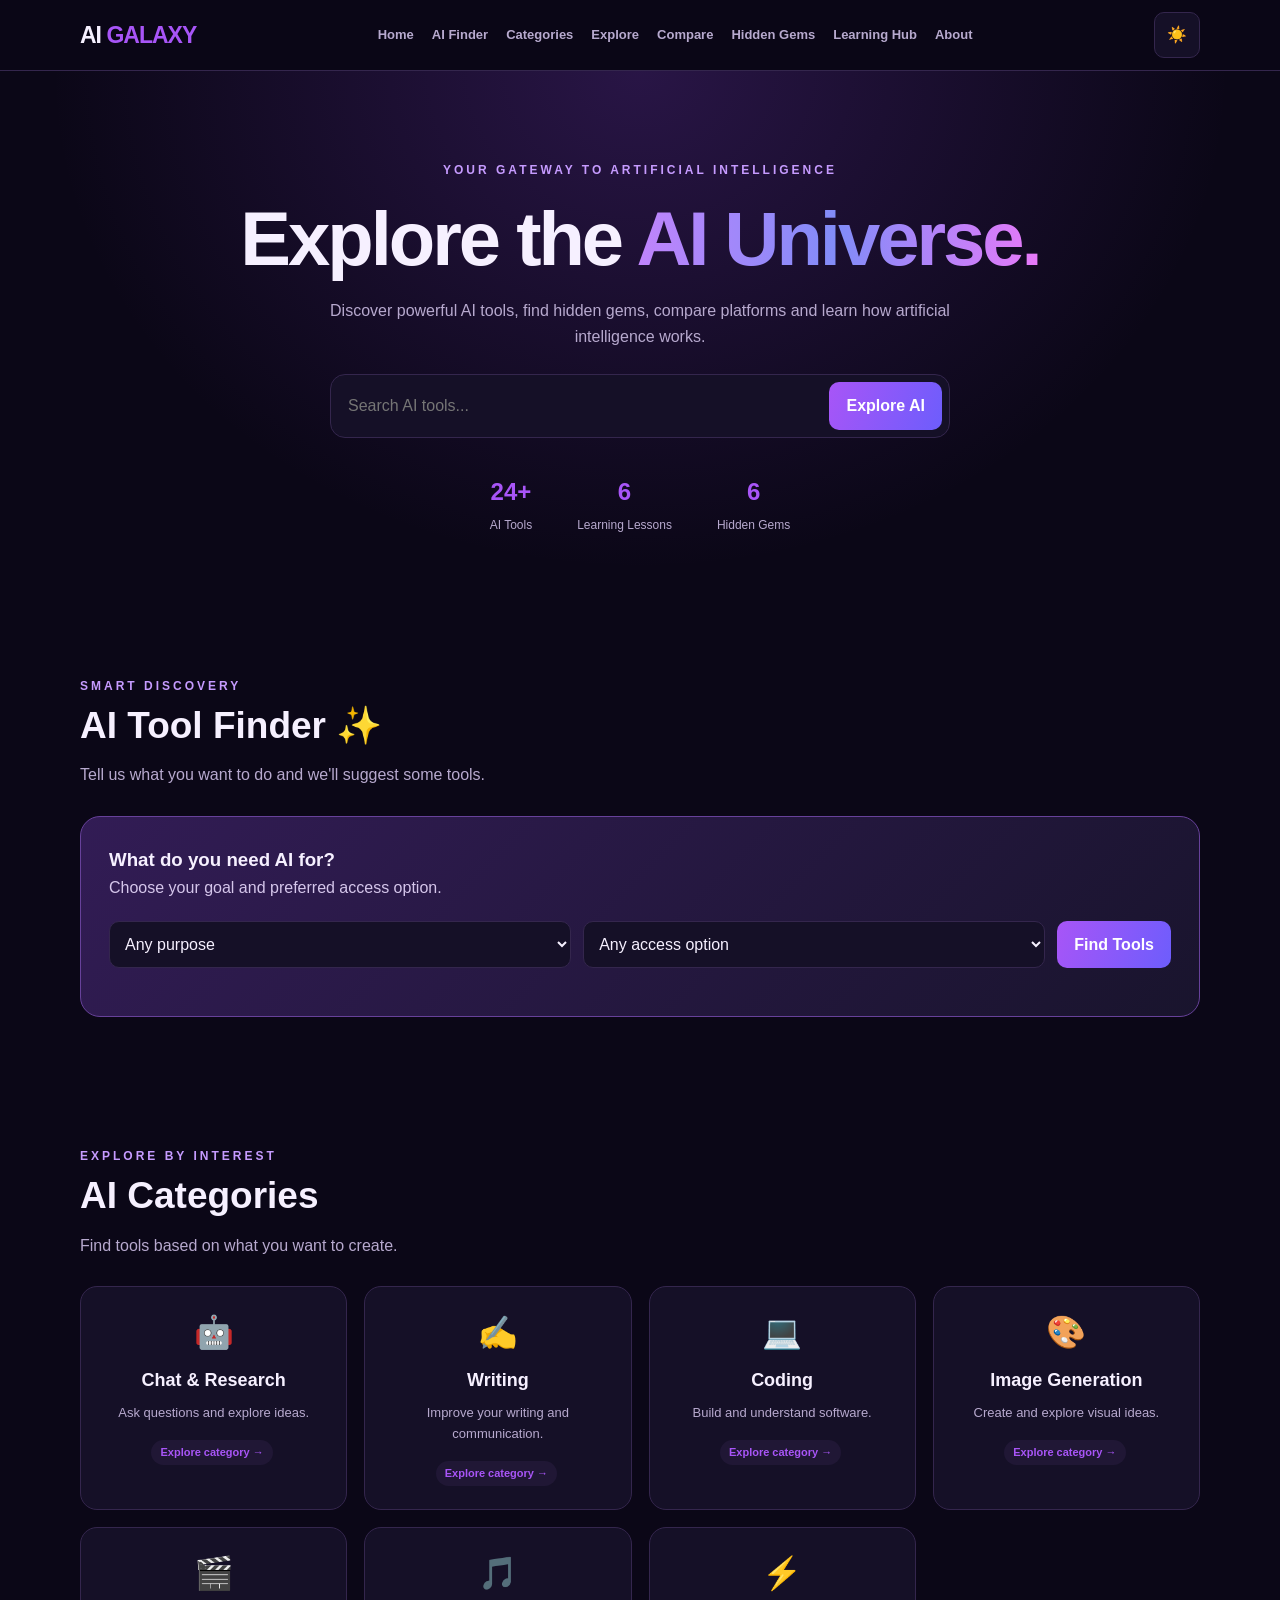
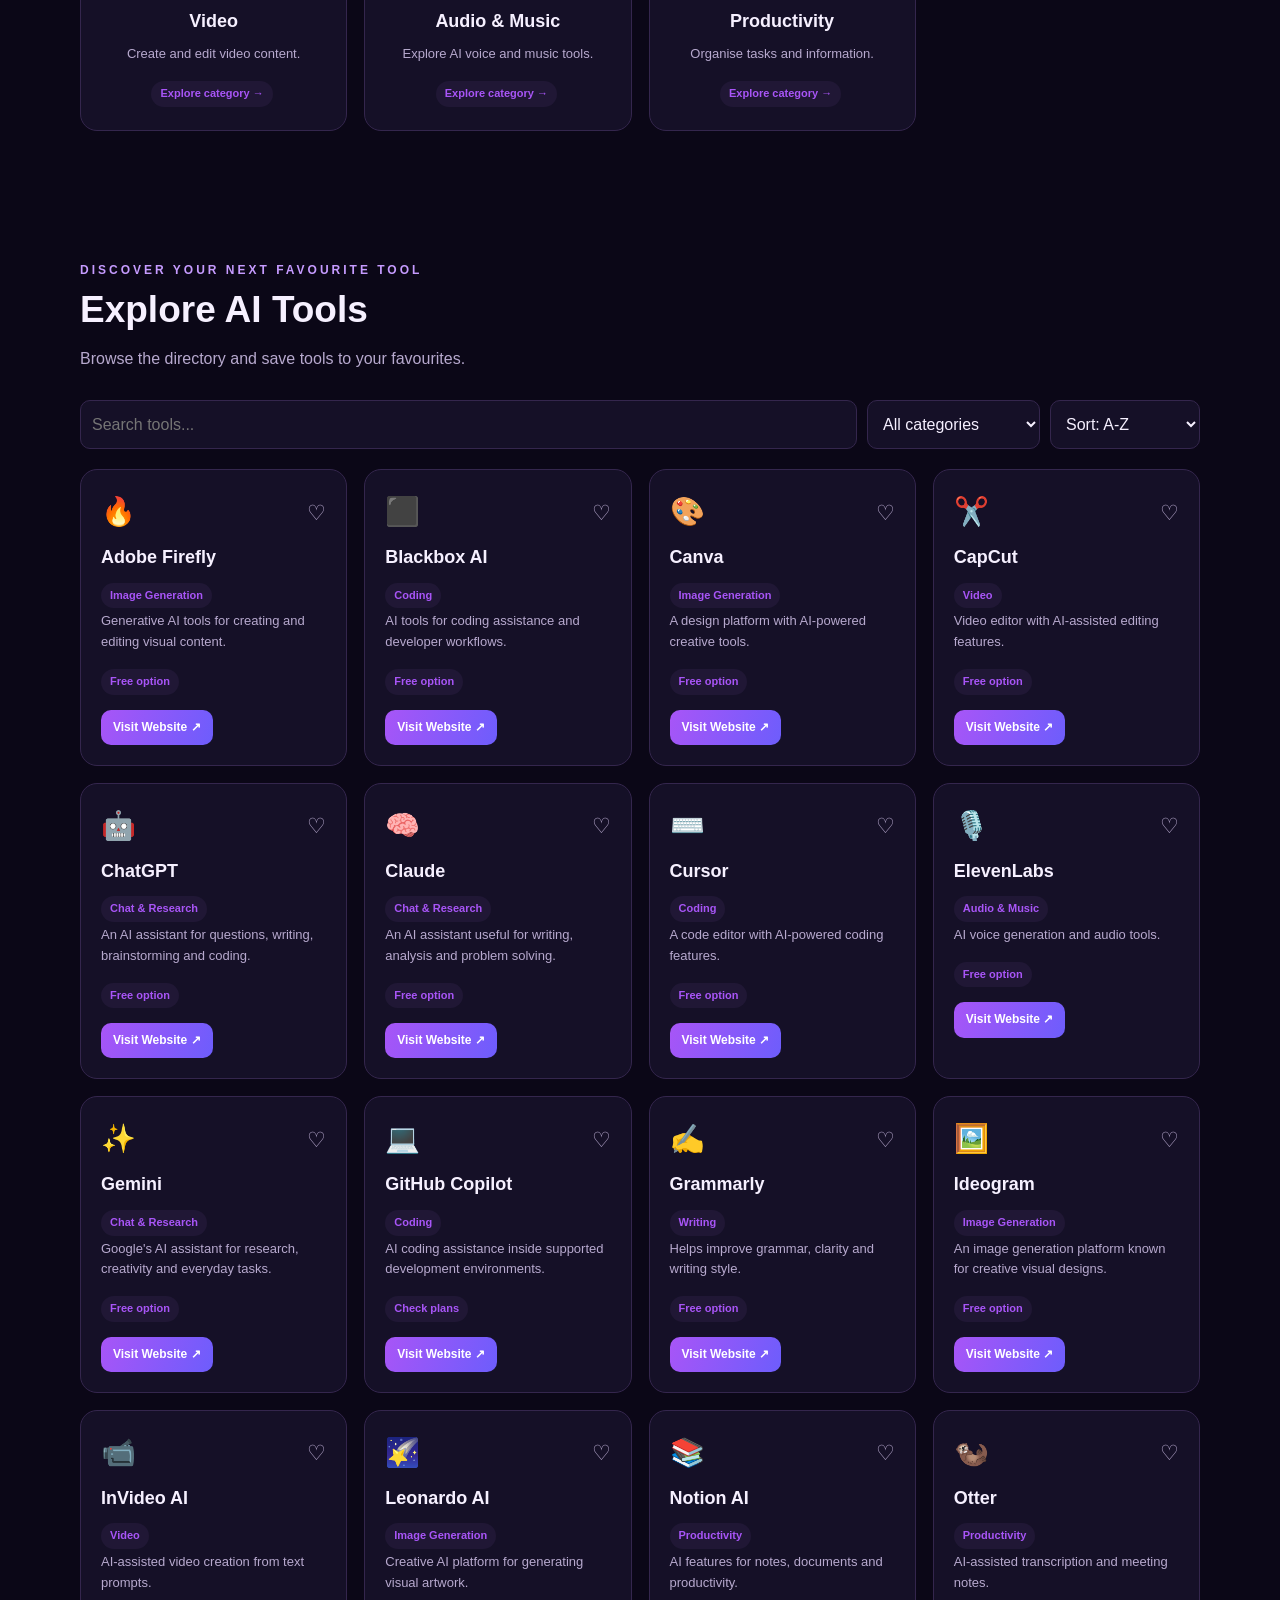
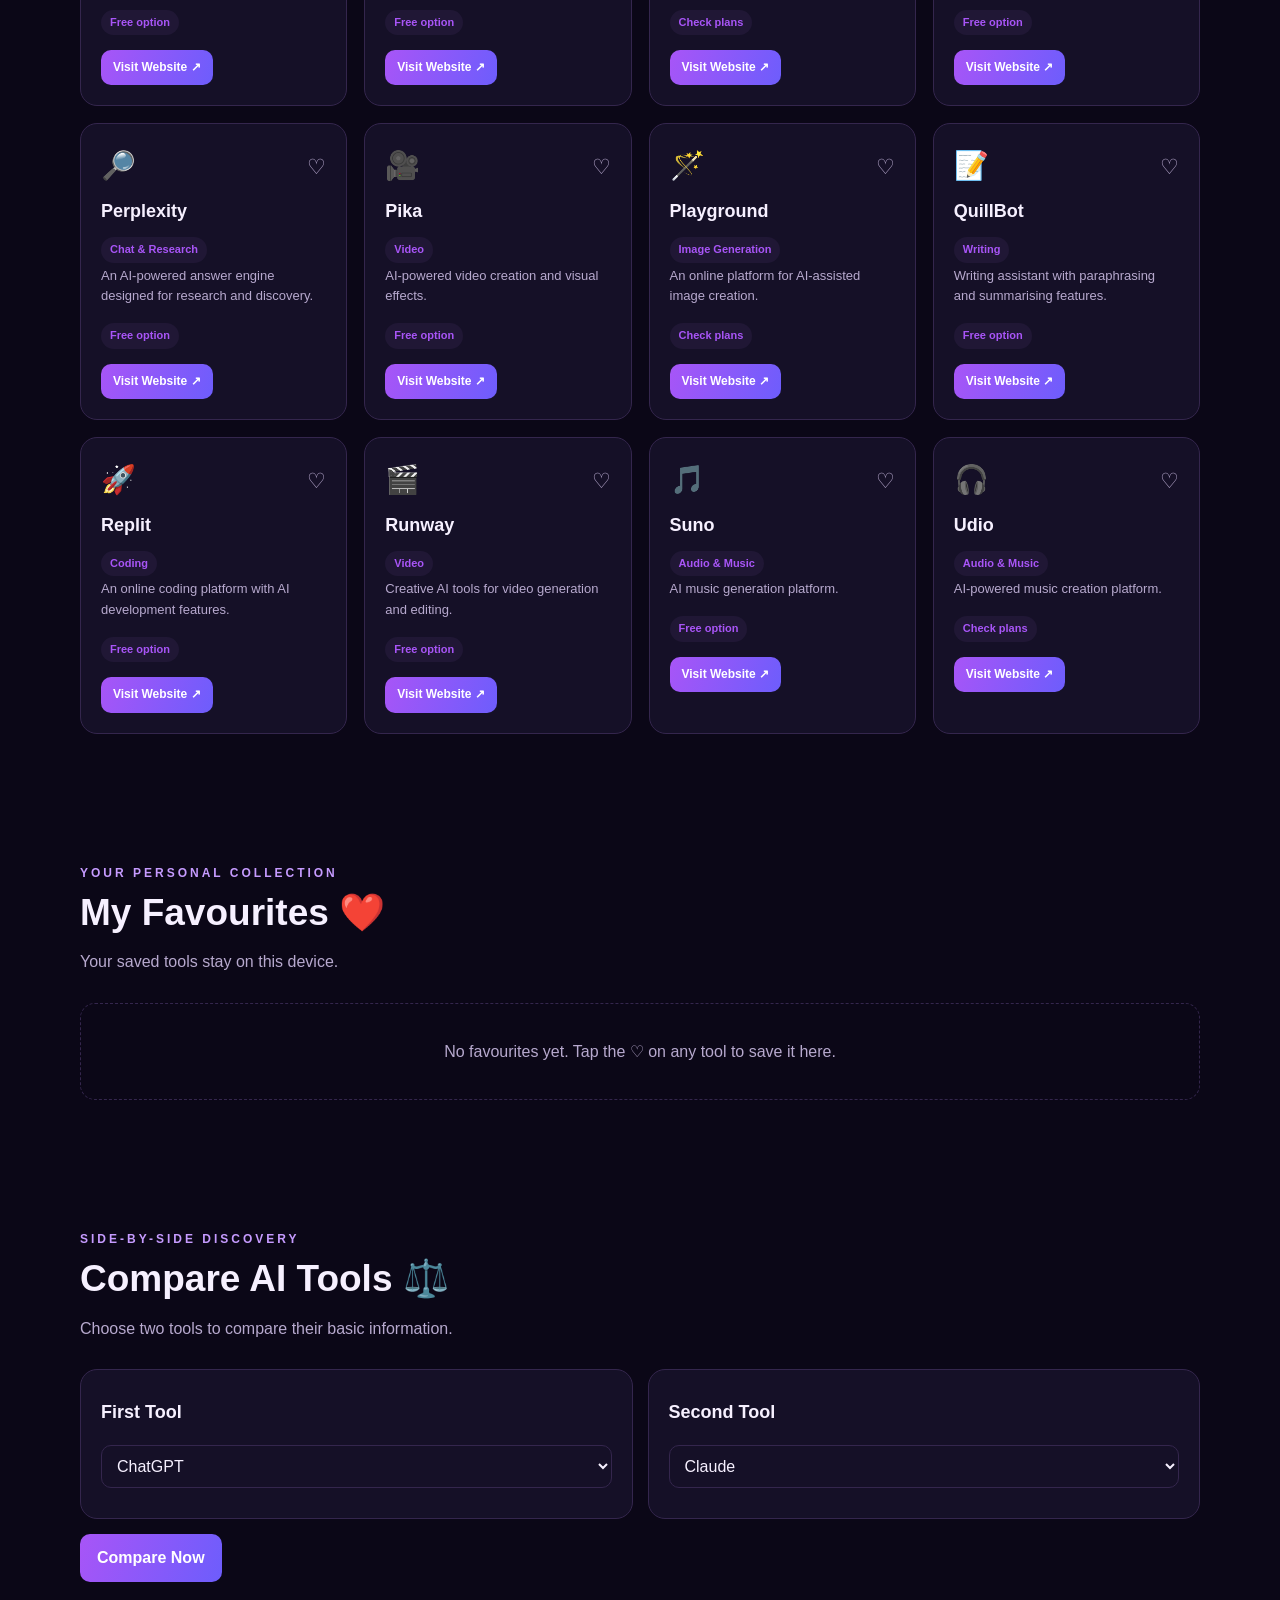
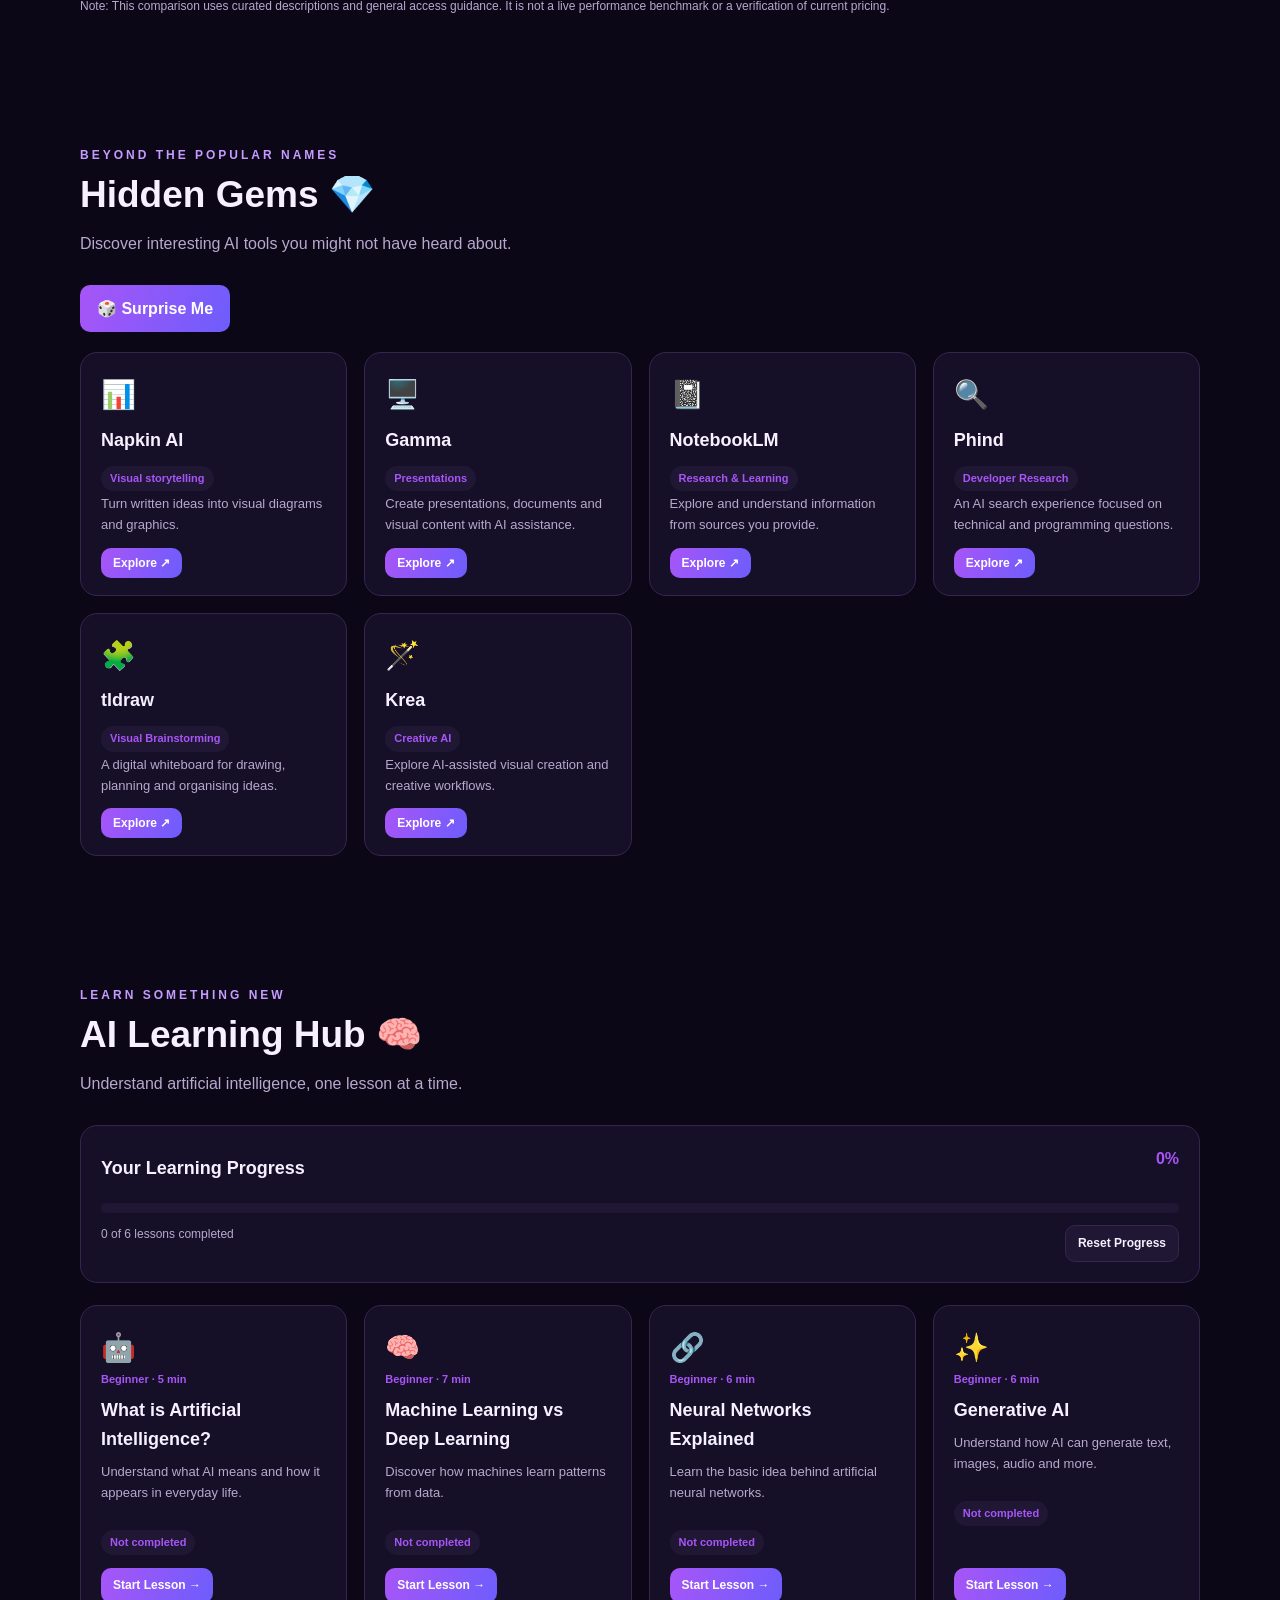
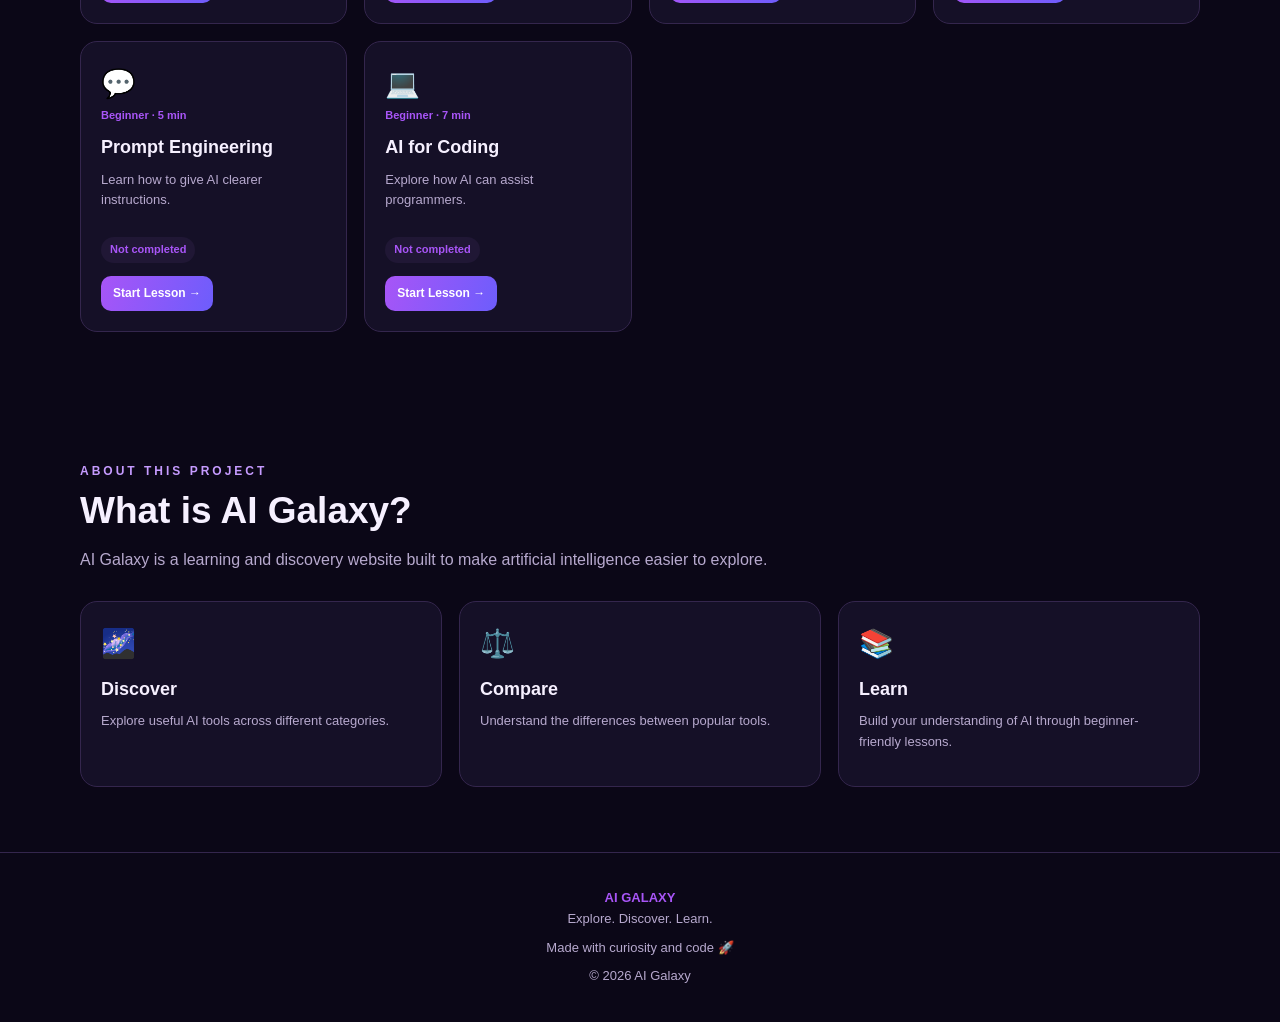
==== index.html @ e3baf044 "Add files via upload" ====
<!DOCTYPE html>
<html lang="en">
<head>
<meta charset="UTF-8">
<meta name="viewport" content="width=device-width, initial-scale=1.0">
<title>AI Galaxy | Explore the World of AI</title>
<meta name="description" content="Discover AI tools, compare platforms, explore hidden gems and learn artificial intelligence.">
<style>
:root {
  --bg:#0b0717;
  --surface:#151027;
  --surface2:#201735;
  --text:#f6f0ff;
  --muted:#b7a9ce;
  --primary:#a855f7;
  --secondary:#6d5dfc;
  --border:#34264d;
  --success:#4ade80;
}
body.light {
  --bg:#f5f0ff;
  --surface:#ffffff;
  --surface2:#eee6ff;
  --text:#211536;
  --muted:#685b7c;
  --primary:#8539d9;
  --secondary:#6151df;
  --border:#d9c9ef;
  --success:#168746;
}
* {box-sizing:border-box;margin:0;padding:0}
html {scroll-behavior:smooth;scroll-padding-top:90px}
body {
  font-family:Arial,Helvetica,sans-serif;
  background:var(--bg);
  color:var(--text);
  line-height:1.6;
  transition:background .25s,color .25s;
}
a {color:inherit;text-decoration:none}
button,select,input {font:inherit}
button {cursor:pointer}
.container {width:min(1120px,92%);margin:auto}
nav {
  position:sticky;top:0;z-index:100;
  background:color-mix(in srgb,var(--bg) 90%,transparent);
  backdrop-filter:blur(16px);
  border-bottom:1px solid var(--border);
}
.nav-inner {
  min-height:70px;display:flex;align-items:center;
  justify-content:space-between;gap:15px;
}
.logo {font-size:23px;font-weight:900;letter-spacing:-1px}
.logo span {color:var(--primary)}
.nav-links {display:flex;gap:18px;align-items:center;flex-wrap:wrap}
.nav-links a {font-size:13px;color:var(--muted);font-weight:700}
.nav-links a:hover {color:var(--primary)}
.theme-btn,.menu-btn {
  border:1px solid var(--border);background:var(--surface);
  color:var(--text);padding:9px 12px;border-radius:10px;
}
.menu-btn {display:none}
.hero {
  text-align:center;padding:90px 15px 75px;
  background:radial-gradient(ellipse at 50% 0%,#7137b84a,transparent 65%);
}
.eyebrow {
  color:#c69bff;font-size:12px;letter-spacing:3px;
  font-weight:800;text-transform:uppercase;
}
.hero h1 {
  font-size:clamp(40px,8vw,76px);
  line-height:1.08;margin:18px 0;
  letter-spacing:-3px;
}
.gradient {
  background:linear-gradient(90deg,#c084fc,#818cf8,#e879f9);
  -webkit-background-clip:text;background-clip:text;color:transparent;
}
.hero p {color:var(--muted);max-width:640px;margin:0 auto 25px}
.search-box {
  max-width:620px;margin:auto;display:flex;gap:8px;
  background:var(--surface);border:1px solid var(--border);
  padding:7px;border-radius:15px;
}
.search-box input {
  flex:1;min-width:0;background:transparent;border:0;
  outline:0;color:var(--text);padding:10px;
}
.btn {
  border:0;background:linear-gradient(110deg,var(--primary),var(--secondary));
  color:white;padding:11px 17px;border-radius:10px;
  font-weight:800;transition:.2s;
}
.btn:hover {transform:translateY(-2px);filter:brightness(1.12)}
.btn.secondary {
  background:var(--surface2);color:var(--text);
  border:1px solid var(--border);
}
.btn.small {padding:8px 12px;font-size:12px}
.stats {
  display:flex;justify-content:center;gap:45px;
  flex-wrap:wrap;margin-top:35px;
}
.stat strong {display:block;font-size:24px;color:var(--primary)}
.stat span {font-size:12px;color:var(--muted)}
section {padding:65px 0}
.section-head {margin-bottom:28px}
.section-head h2 {font-size:clamp(26px,5vw,37px);margin-bottom:7px}
.section-head p {color:var(--muted)}
.grid {
  display:grid;grid-template-columns:repeat(auto-fit,minmax(230px,1fr));
  gap:17px;
}
.card {
  background:var(--surface);border:1px solid var(--border);
  border-radius:17px;padding:20px;transition:.2s;
}
.card:hover {transform:translateY(-4px);border-color:var(--primary)}
.card h3 {font-size:18px;margin:8px 0}
.card p {font-size:13px;color:var(--muted);margin-bottom:13px}
.card-icon {font-size:28px}
.tag {
  display:inline-block;padding:4px 9px;border-radius:30px;
  background:var(--surface2);color:var(--primary);
  font-size:11px;font-weight:800;margin:3px 3px 3px 0;
}
.card-actions {display:flex;gap:8px;flex-wrap:wrap;margin-top:12px}
.category-card {text-align:center;cursor:pointer}
.category-card .card-icon {font-size:32px}
.toolbar {
  display:flex;gap:10px;flex-wrap:wrap;margin-bottom:20px;
}
.toolbar input,.toolbar select,.finder-box select,.compare-select {
  background:var(--surface);color:var(--text);
  border:1px solid var(--border);padding:11px;
  border-radius:10px;outline:none;
}
.toolbar input {flex:1;min-width:180px}
.toolbar select {min-width:150px}
.tool-top {display:flex;justify-content:space-between;gap:10px}
.fav-btn {
  border:0;background:transparent;color:var(--muted);
  font-size:21px;cursor:pointer;
}
.fav-btn.active {color:#ff6b9e}
.empty {
  text-align:center;color:var(--muted);
  padding:35px;border:1px dashed var(--border);
  border-radius:15px;grid-column:1/-1;
}
.finder-box {
  background:linear-gradient(135deg,#321c55,#19142d);
  border:1px solid #67419a;border-radius:20px;
  padding:28px;
}
.finder-box p {color:#d5c6eb}
.finder-controls {
  display:flex;gap:12px;flex-wrap:wrap;margin:20px 0;
}
.finder-controls select {flex:1;min-width:180px}
.result-box {
  background:#120d21;border:1px solid #68469a;
  border-radius:13px;padding:18px;margin-top:15px;
}
.compare-layout {
  display:grid;grid-template-columns:1fr 1fr;gap:15px;
}
.compare-select {width:100%;margin:10px 0}
.compare-result {
  display:grid;grid-template-columns:1fr 1fr;
  gap:12px;margin-top:20px;
}
.compare-result .card {min-width:0}
.compare-note {font-size:12px;color:var(--muted);margin-top:15px}
.lesson-card {display:flex;flex-direction:column}
.lesson-card .btn {margin-top:auto;align-self:flex-start}
.lesson-meta {font-size:11px;color:var(--primary);font-weight:800}
.progress-wrap {
  height:10px;background:var(--surface2);
  border-radius:20px;overflow:hidden;margin:12px 0;
}
.progress-bar {
  height:100%;width:0%;background:linear-gradient(90deg,#a855f7,#818cf8);
  transition:width .3s;
}
.progress-info {
  display:flex;justify-content:space-between;
  gap:10px;color:var(--muted);font-size:12px;
}
.lesson-panel {
  background:var(--surface);border:1px solid var(--primary);
  padding:25px;border-radius:18px;margin-top:22px;
}
.lesson-panel h3 {font-size:23px;margin:8px 0}
.lesson-content {color:var(--muted);margin:12px 0}
.lesson-content h4 {color:var(--text);margin-top:16px}
.lesson-content ul {padding-left:22px;margin:8px 0}
.quiz {
  background:var(--surface2);padding:18px;
  border-radius:13px;margin-top:20px;
}
.quiz-option {
  display:block;width:100%;text-align:left;
  background:var(--surface);border:1px solid var(--border);
  color:var(--text);padding:12px;border-radius:9px;
  margin:8px 0;
}
.quiz-option:hover {border-color:var(--primary)}
.quiz-option.correct {border-color:var(--success);background:#16874620}
.quiz-option.wrong {border-color:#ef6464;background:#ef646420}
.feedback {font-weight:700;margin-top:12px;font-size:13px}
footer {
  border-top:1px solid var(--border);padding:35px 0;
  text-align:center;color:var(--muted);font-size:13px;
}
footer strong {color:var(--primary)}
.hidden {display:none!important}
@media(max-width:850px) {
  .nav-links {
    display:none;position:absolute;top:70px;left:0;right:0;
    background:var(--surface);padding:20px;
    border-bottom:1px solid var(--border);
    flex-direction:column;align-items:flex-start;
  }
  .nav-links.open {display:flex}
  .menu-btn {display:block}
}
@media(max-width:600px) {
  .hero {padding-top:65px}
  .search-box {flex-direction:column}
  .stats {gap:20px}
  .compare-layout,.compare-result {grid-template-columns:1fr}
  section {padding:48px 0}
}
</style>
</head>

<body>
<nav>
 <div class="container nav-inner">
  <a class="logo" href="#home">AI <span>GALAXY</span></a>
  <div class="nav-links" id="navLinks">
   <a href="#home">Home</a>
   <a href="#finder">AI Finder</a>
   <a href="#categories">Categories</a>
   <a href="#explore">Explore</a>
   <a href="#compare">Compare</a>
   <a href="#gems">Hidden Gems</a>
   <a href="#learn">Learning Hub</a>
   <a href="#about">About</a>
  </div>
  <div style="display:flex;gap:8px">
   <button class="theme-btn" id="themeBtn" onclick="toggleTheme()">☀️</button>
   <button class="menu-btn" onclick="toggleMenu()">☰</button>
  </div>
 </div>
</nav>

<header class="hero" id="home">
 <div class="eyebrow">Your gateway to artificial intelligence</div>
 <h1>Explore the <span class="gradient">AI Universe.</span></h1>
 <p>Discover powerful AI tools, find hidden gems, compare platforms and learn how artificial intelligence works.</p>
 <div class="search-box">
  <input id="heroSearch" type="search" placeholder="Search AI tools...">
  <button class="btn" onclick="searchFromHero()">Explore AI</button>
 </div>
 <div class="stats">
  <div class="stat"><strong>24+</strong><span>AI Tools</span></div>
  <div class="stat"><strong>6</strong><span>Learning Lessons</span></div>
  <div class="stat"><strong>6</strong><span>Hidden Gems</span></div>
 </div>
</header>

<main class="container">

<section id="finder">
 <div class="section-head">
  <div class="eyebrow">Smart discovery</div>
  <h2>AI Tool Finder ✨</h2>
  <p>Tell us what you want to do and we'll suggest some tools.</p>
 </div>
 <div class="finder-box">
  <h3>What do you need AI for?</h3>
  <p>Choose your goal and preferred access option.</p>
  <div class="finder-controls">
   <select id="finderGoal">
    <option value="all">Any purpose</option>
    <option value="chat">Chat & Research</option>
    <option value="writing">Writing</option>
    <option value="coding">Coding</option>
    <option value="image">Image Generation</option>
    <option value="video">Video Editing</option>
    <option value="audio">Audio & Music</option>
    <option value="productivity">Productivity</option>
   </select>
   <select id="finderBudget">
    <option value="all">Any access option</option>
    <option value="free">Free option preferred</option>
   </select>
   <button class="btn" onclick="findTools()">Find Tools</button>
  </div>
  <div id="finderResults"></div>
 </div>
</section>

<section id="categories">
 <div class="section-head">
  <div class="eyebrow">Explore by interest</div>
  <h2>AI Categories</h2>
  <p>Find tools based on what you want to create.</p>
 </div>
 <div class="grid" id="categoryGrid"></div>
</section>

<section id="explore">
 <div class="section-head">
  <div class="eyebrow">Discover your next favourite tool</div>
  <h2>Explore AI Tools</h2>
  <p>Browse the directory and save tools to your favourites.</p>
 </div>
 <div class="toolbar">
  <input id="toolSearch" type="search" placeholder="Search tools..." oninput="renderTools()">
  <select id="categoryFilter" onchange="renderTools()">
   <option value="all">All categories</option>
   <option value="chat">Chat & Research</option>
   <option value="writing">Writing</option>
   <option value="coding">Coding</option>
   <option value="image">Image Generation</option>
   <option value="video">Video</option>
   <option value="audio">Audio & Music</option>
   <option value="productivity">Productivity</option>
  </select>
  <select id="sortFilter" onchange="renderTools()">
   <option value="name">Sort: A-Z</option>
   <option value="category">Sort: Category</option>
  </select>
 </div>
 <div class="grid" id="toolGrid"></div>
</section>

<section id="favourites">
 <div class="section-head">
  <div class="eyebrow">Your personal collection</div>
  <h2>My Favourites ❤️</h2>
  <p>Your saved tools stay on this device.</p>
 </div>
 <div class="grid" id="favouriteGrid"></div>
</section>

<section id="compare">
 <div class="section-head">
  <div class="eyebrow">Side-by-side discovery</div>
  <h2>Compare AI Tools ⚖️</h2>
  <p>Choose two tools to compare their basic information.</p>
 </div>
 <div class="compare-layout">
  <div class="card">
   <h3>First Tool</h3>
   <select id="compareA" class="compare-select"></select>
  </div>
  <div class="card">
   <h3>Second Tool</h3>
   <select id="compareB" class="compare-select"></select>
  </div>
 </div>
 <button class="btn" style="margin-top:15px" onclick="compareTools()">Compare Now</button>
 <div id="compareResult"></div>
 <p class="compare-note">Note: This comparison uses curated descriptions and general access guidance. It is not a live performance benchmark or a verification of current pricing.</p>
</section>

<section id="gems">
 <div class="section-head">
  <div class="eyebrow">Beyond the popular names</div>
  <h2>Hidden Gems 💎</h2>
  <p>Discover interesting AI tools you might not have heard about.</p>
 </div>
 <div style="margin-bottom:20px">
  <button class="btn" onclick="randomGem()">🎲 Surprise Me</button>
 </div>
 <div class="grid" id="gemGrid"></div>
</section>

<section id="learn">
 <div class="section-head">
  <div class="eyebrow">Learn something new</div>
  <h2>AI Learning Hub 🧠</h2>
  <p>Understand artificial intelligence, one lesson at a time.</p>
 </div>

 <div class="card" style="margin-bottom:22px">
  <div style="display:flex;justify-content:space-between;gap:10px;flex-wrap:wrap">
   <h3>Your Learning Progress</h3>
   <strong id="progressPercent" style="color:var(--primary)">0%</strong>
  </div>
  <div class="progress-wrap">
   <div class="progress-bar" id="progressBar"></div>
  </div>
  <div class="progress-info">
   <span id="progressText">0 of 6 lessons completed</span>
   <button class="btn secondary small" onclick="resetProgress()">Reset Progress</button>
  </div>
 </div>

 <div class="grid" id="lessonGrid"></div>
 <div id="lessonPanel"></div>
</section>

<section id="about">
 <div class="section-head">
  <div class="eyebrow">About this project</div>
  <h2>What is AI Galaxy?</h2>
  <p>AI Galaxy is a learning and discovery website built to make artificial intelligence easier to explore.</p>
 </div>
 <div class="grid">
  <div class="card">
   <div class="card-icon">🌌</div>
   <h3>Discover</h3>
   <p>Explore useful AI tools across different categories.</p>
  </div>
  <div class="card">
   <div class="card-icon">⚖️</div>
   <h3>Compare</h3>
   <p>Understand the differences between popular tools.</p>
  </div>
  <div class="card">
   <div class="card-icon">📚</div>
   <h3>Learn</h3>
   <p>Build your understanding of AI through beginner-friendly lessons.</p>
  </div>
 </div>
</section>
</main>

<footer>
 <div class="container">
  <strong>AI GALAXY</strong>
  <p>Explore. Discover. Learn.</p>
  <p style="margin-top:8px">Made with curiosity and code 🚀</p>
  <p style="margin-top:8px">© <span id="year"></span> AI Galaxy</p>
 </div>
</footer>

<script>
// -------------------- DATA --------------------

const tools = [
 {name:"ChatGPT",cat:"chat",icon:"🤖",desc:"An AI assistant for questions, writing, brainstorming and coding.",access:"Free option",url:"https://chatgpt.com"},
 {name:"Claude",cat:"chat",icon:"🧠",desc:"An AI assistant useful for writing, analysis and problem solving.",access:"Free option",url:"https://claude.ai"},
 {name:"Gemini",cat:"chat",icon:"✨",desc:"Google's AI assistant for research, creativity and everyday tasks.",access:"Free option",url:"https://gemini.google.com"},
 {name:"Perplexity",cat:"chat",icon:"🔎",desc:"An AI-powered answer engine designed for research and discovery.",access:"Free option",url:"https://www.perplexity.ai"},
 {name:"Grammarly",cat:"writing",icon:"✍️",desc:"Helps improve grammar, clarity and writing style.",access:"Free option",url:"https://www.grammarly.com"},
 {name:"QuillBot",cat:"writing",icon:"📝",desc:"Writing assistant with paraphrasing and summarising features.",access:"Free option",url:"https://quillbot.com"},
 {name:"GitHub Copilot",cat:"coding",icon:"💻",desc:"AI coding assistance inside supported development environments.",access:"Check plans",url:"https://github.com/features/copilot"},
 {name:"Cursor",cat:"coding",icon:"⌨️",desc:"A code editor with AI-powered coding features.",access:"Free option",url:"https://cursor.com"},
 {name:"Replit",cat:"coding",icon:"🚀",desc:"An online coding platform with AI development features.",access:"Free option",url:"https://replit.com"},
 {name:"Blackbox AI",cat:"coding",icon:"⬛",desc:"AI tools for coding assistance and developer workflows.",access:"Free option",url:"https://www.blackbox.ai"},
 {name:"Canva",cat:"image",icon:"🎨",desc:"A design platform with AI-powered creative tools.",access:"Free option",url:"https://www.canva.com"},
 {name:"Adobe Firefly",cat:"image",icon:"🔥",desc:"Generative AI tools for creating and editing visual content.",access:"Free option",url:"https://firefly.adobe.com"},
 {name:"Ideogram",cat:"image",icon:"🖼️",desc:"An image generation platform known for creative visual designs.",access:"Free option",url:"https://ideogram.ai"},
 {name:"Leonardo AI",cat:"image",icon:"🌠",desc:"Creative AI platform for generating visual artwork.",access:"Free option",url:"https://leonardo.ai"},
 {name:"Playground",cat:"image",icon:"🪄",desc:"An online platform for AI-assisted image creation.",access:"Check plans",url:"https://playground.com"},
 {name:"Runway",cat:"video",icon:"🎬",desc:"Creative AI tools for video generation and editing.",access:"Free option",url:"https://runwayml.com"},
 {name:"Pika",cat:"video",icon:"🎥",desc:"AI-powered video creation and visual effects.",access:"Free option",url:"https://pika.art"},
 {name:"CapCut",cat:"video",icon:"✂️",desc:"Video editor with AI-assisted editing features.",access:"Free option",url:"https://www.capcut.com"},
 {name:"InVideo AI",cat:"video",icon:"📹",desc:"AI-assisted video creation from text prompts.",access:"Free option",url:"https://invideo.io"},
 {name:"ElevenLabs",cat:"audio",icon:"🎙️",desc:"AI voice generation and audio tools.",access:"Free option",url:"https://elevenlabs.io"},
 {name:"Suno",cat:"audio",icon:"🎵",desc:"AI music generation platform.",access:"Free option",url:"https://suno.com"},
 {name:"Udio",cat:"audio",icon:"🎧",desc:"AI-powered music creation platform.",access:"Check plans",url:"https://www.udio.com"},
 {name:"Notion AI",cat:"productivity",icon:"📚",desc:"AI features for notes, documents and productivity.",access:"Check plans",url:"https://www.notion.com"},
 {name:"Otter",cat:"productivity",icon:"🦦",desc:"AI-assisted transcription and meeting notes.",access:"Free option",url:"https://otter.ai"}
];

const categories = [
 {id:"chat",name:"Chat & Research",icon:"🤖",desc:"Ask questions and explore ideas."},
 {id:"writing",name:"Writing",icon:"✍️",desc:"Improve your writing and communication."},
 {id:"coding",name:"Coding",icon:"💻",desc:"Build and understand software."},
 {id:"image",name:"Image Generation",icon:"🎨",desc:"Create and explore visual ideas."},
 {id:"video",name:"Video",icon:"🎬",desc:"Create and edit video content."},
 {id:"audio",name:"Audio & Music",icon:"🎵",desc:"Explore AI voice and music tools."},
 {id:"productivity",name:"Productivity",icon:"⚡",desc:"Organise tasks and information."}
];

const gems = [
 {name:"Napkin AI",icon:"📊",cat:"Visual storytelling",desc:"Turn written ideas into visual diagrams and graphics.",url:"https://www.napkin.ai"},
 {name:"Gamma",icon:"🖥️",cat:"Presentations",desc:"Create presentations, documents and visual content with AI assistance.",url:"https://gamma.app"},
 {name:"NotebookLM",icon:"📓",cat:"Research & Learning",desc:"Explore and understand information from sources you provide.",url:"https://notebooklm.google.com"},
 {name:"Phind",icon:"🔍",cat:"Developer Research",desc:"An AI search experience focused on technical and programming questions.",url:"https://www.phind.com"},
 {name:"tldraw",icon:"🧩",cat:"Visual Brainstorming",desc:"A digital whiteboard for drawing, planning and organising ideas.",url:"https://www.tldraw.com"},
 {name:"Krea",icon:"🪄",cat:"Creative AI",desc:"Explore AI-assisted visual creation and creative workflows.",url:"https://www.krea.ai"}
];

const lessons = [
 {
  id:1,title:"What is Artificial Intelligence?",icon:"🤖",level:"Beginner",time:"5 min",
  intro:"Understand what AI means and how it appears in everyday life.",
  content:`<p>Artificial Intelligence (AI) is a field of computer science that focuses on creating systems that can perform tasks normally associated with human intelligence.</p>
  <h4>Examples of AI</h4><ul><li>Voice assistants that understand questions.</li><li>Recommendation systems that suggest videos.</li><li>Computer programs that recognise objects in pictures.</li><li>Chatbots that generate responses.</li></ul>
  <h4>Does AI think exactly like a human?</h4><p>No. AI systems process information using algorithms and learned patterns. They can make mistakes and do not understand the world exactly as people do.</p>
  <h4>Remember</h4><p>AI is a broad field. Machine learning and deep learning are some of the technologies used within it.</p>`,
  question:"Which statement best describes Artificial Intelligence?",
  options:["A type of computer hardware","Computer systems performing tasks associated with human intelligence","A programming language","A computer screen"],answer:1,
  explanation:"AI describes computer systems designed to perform tasks associated with human intelligence."
 },
 {
  id:2,title:"Machine Learning vs Deep Learning",icon:"🧠",level:"Beginner",time:"7 min",
  intro:"Discover how machines learn patterns from data.",
  content:`<p>Machine Learning (ML) is a branch of AI in which systems learn patterns from data and use them to make predictions or decisions.</p>
  <h4>How does ML work?</h4><ul><li>Data is collected.</li><li>A model is trained using that data.</li><li>The model learns patterns.</li><li>It uses those patterns to make predictions on new data.</li></ul>
  <h4>What is Deep Learning?</h4><p>Deep Learning is a specialised part of machine learning. It uses neural networks with multiple layers to learn complex patterns.</p>
  <h4>Simple relationship</h4><p>AI is the broad field. ML is a part of AI. Deep Learning is a part of ML.</p>`,
  question:"Which statement is correct?",
  options:["ML is part of AI, and DL is part of ML","AI is part of DL","DL and AI are unrelated","ML is a type of computer monitor"],answer:0,
  explanation:"Machine learning is a branch of AI, and deep learning is a specialised branch of machine learning."
 },
 {
  id:3,title:"Neural Networks Explained",icon:"🔗",level:"Beginner",time:"6 min",
  intro:"Learn the basic idea behind artificial neural networks.",
  content:`<p>Artificial neural networks are computing systems loosely inspired by the way biological brains process information.</p>
  <h4>Basic structure</h4><ul><li><b>Input layer:</b> Receives information.</li><li><b>Hidden layers:</b> Process information and learn patterns.</li><li><b>Output layer:</b> Produces a result.</li></ul>
  <h4>Training</h4><p>During training, a network adjusts its internal parameters to reduce errors on training examples.</p>
  <h4>Where are they used?</h4><p>Image recognition, speech processing, translation and many generative AI systems use neural network techniques.</p>`,
  question:"Which layer receives the original information?",
  options:["Output layer","Input layer","Hidden layer","Storage layer"],answer:1,
  explanation:"The input layer receives the data that the network will process."
 },
 {
  id:4,title:"Generative AI",icon:"✨",level:"Beginner",time:"6 min",
  intro:"Understand how AI can generate text, images, audio and more.",
  content:`<p>Generative AI refers to systems that can create new content based on patterns learned during training.</p>
  <h4>What can it generate?</h4><ul><li>Text, explanations and summaries.</li><li>Images and illustrations.</li><li>Audio and synthetic voices.</li><li>Music and video.</li><li>Computer code.</li></ul>
  <h4>How does it work?</h4><p>Generative models learn statistical patterns from training data and use them to produce new outputs in response to an instruction or prompt.</p>
  <h4>Important limitation</h4><p>Generated content can be inaccurate, misleading or incomplete. Always check important information.</p>`,
  question:"What is a main purpose of generative AI?",
  options:["Only storing files","Creating new content based on learned patterns","Replacing computer hardware","Increasing internet speed"],answer:1,
  explanation:"Generative AI creates content such as text, images, audio and code."
 },
 {
  id:5,title:"Prompt Engineering",icon:"💬",level:"Beginner",time:"5 min",
  intro:"Learn how to give AI clearer instructions.",
  content:`<p>A prompt is the instruction or input you give to an AI system. Prompt engineering means designing clear and useful prompts to guide the system.</p>
  <h4>A useful prompt includes</h4><ul><li><b>Goal:</b> What do you want?</li><li><b>Context:</b> What background should the AI know?</li><li><b>Format:</b> Should the answer be a list, table or explanation?</li><li><b>Constraints:</b> What should it include or avoid?</li></ul>
  <h4>Example</h4><p>Instead of writing "Explain AI", try: "Explain artificial intelligence in simple language using three everyday examples and a short summary."</p>
  <h4>Tip</h4><p>If the response is not useful, refine your prompt and explain what needs to change.</p>`,
  question:"Which is generally the clearest prompt?",
  options:["Do something","AI help","Explain machine learning in simple language with two examples","Tell me everything"],answer:2,
  explanation:"A clear prompt specifies the topic, expected language and useful details."
 },
 {
  id:6,title:"AI for Coding",icon:"💻",level:"Beginner",time:"7 min",
  intro:"Explore how AI can assist programmers.",
  content:`<p>AI coding assistants can help programmers understand code, find errors, generate examples and explore unfamiliar concepts.</p>
  <h4>Common uses</h4><ul><li>Explain what a code block does.</li><li>Suggest ways to fix errors.</li><li>Generate starter examples.</li><li>Help write tests and documentation.</li><li>Explain programming concepts.</li></ul>
  <h4>Can AI replace learning to code?</h4><p>No. Understanding programming fundamentals is still important. AI-generated code can contain mistakes, so programmers need to review and test it.</p>
  <h4>Good practice</h4><p>Ask AI to explain the code, understand each part, then experiment and test it yourself.</p>`,
  question:"What should a programmer do with AI-generated code?",
  options:["Trust it without checking","Delete all their own code","Review, understand and test it","Assume it can never contain errors"],answer:2,
  explanation:"AI-generated code can contain mistakes. Review and test it before relying on it."
 }
];

// -------------------- THEME --------------------

function toggleTheme() {
 document.body.classList.toggle("light");
 const light = document.body.classList.contains("light");
 localStorage.setItem("aiGalaxyTheme",light?"light":"dark");
 document.getElementById("themeBtn").textContent=light?"🌙":"☀️";
}
if(localStorage.getItem("aiGalaxyTheme")==="light"){
 document.body.classList.add("light");
 document.getElementById("themeBtn").textContent="🌙";
}
function toggleMenu(){
 document.getElementById("navLinks").classList.toggle("open");
}
document.querySelectorAll(".nav-links a").forEach(a=>{
 a.addEventListener("click",()=>document.getElementById("navLinks").classList.remove("open"));
});
document.getElementById("year").textContent=new Date().getFullYear();

// -------------------- GENERAL HELPERS --------------------

function categoryName(id){
 const c=categories.find(x=>x.id===id);
 return c?c.name:id;
}
function toolCard(tool){
 const isFav=getFavourites().includes(tool.name);
 return `<article class="card">
  <div class="tool-top">
   <span class="card-icon">${tool.icon}</span>
   <button class="fav-btn ${isFav?"active":""}" title="Toggle favourite" onclick="toggleFavourite('${tool.name}')">${isFav?"♥":"♡"}</button>
  </div>
  <h3>${tool.name}</h3>
  <span class="tag">${categoryName(tool.cat)}</span>
  <p>${tool.desc}</p>
  <span class="tag">${tool.access}</span>
  <div class="card-actions">
   <a class="btn small" href="${tool.url}" target="_blank" rel="noopener noreferrer">Visit Website ↗</a>
  </div>
 </article>`;
}

// -------------------- CATEGORIES --------------------

function renderCategories(){
 document.getElementById("categoryGrid").innerHTML=categories.map(c=>`
 <div class="card category-card" onclick="filterCategory('${c.id}')">
  <div class="card-icon">${c.icon}</div>
  <h3>${c.name}</h3>
  <p>${c.desc}</p>
  <span class="tag">Explore category →</span>
 </div>`).join("");
}
function filterCategory(id){
 document.getElementById("categoryFilter").value=id;
 renderTools();
 document.getElementById("explore").scrollIntoView({behavior:"smooth"});
}

// -------------------- TOOL DIRECTORY --------------------

function renderTools(){
 let list=[...tools];
 const query=document.getElementById("toolSearch").value.toLowerCase().trim();
 const category=document.getElementById("categoryFilter").value;
 const sort=document.getElementById("sortFilter").value;
 if(query) list=list.filter(t=>(t.name+" "+t.desc+" "+categoryName(t.cat)).toLowerCase().includes(query));
 if(category!=="all") list=list.filter(t=>t.cat===category);
 list.sort((a,b)=>sort==="category"?(a.cat.localeCompare(b.cat)||a.name.localeCompare(b.name)):a.name.localeCompare(b.name));
 document.getElementById("toolGrid").innerHTML=list.length?list.map(toolCard).join(""):`<div class="empty">No tools found. Try another search.</div>`;
}
function searchFromHero(){
 document.getElementById("toolSearch").value=document.getElementById("heroSearch").value;
 document.getElementById("categoryFilter").value="all";
 renderTools();
 document.getElementById("explore").scrollIntoView({behavior:"smooth"});
}
document.getElementById("heroSearch").addEventListener("keydown",e=>{
 if(e.key==="Enter")searchFromHero();
});

// -------------------- FAVOURITES --------------------

function getFavourites(){
 try{return JSON.parse(localStorage.getItem("aiGalaxyFavourites")||"[]")}
 catch{return []}
}
function toggleFavourite(name){
 let favs=getFavourites();
 favs=favs.includes(name)?favs.filter(x=>x!==name):[...favs,name];
 localStorage.setItem("aiGalaxyFavourites",JSON.stringify(favs));
 renderTools();
 renderFavourites();
}
function renderFavourites(){
 const favs=getFavourites();
 const list=tools.filter(t=>favs.includes(t.name));
 document.getElementById("favouriteGrid").innerHTML=list.length?list.map(toolCard).join(""):`<div class="empty">No favourites yet. Tap the ♡ on any tool to save it here.</div>`;
}

// -------------------- AI FINDER --------------------

function findTools(){
 const goal=document.getElementById("finderGoal").value;
 const budget=document.getElementById("finderBudget").value;
 let list=tools;
 if(goal!=="all")list=list.filter(t=>t.cat===goal);
 if(budget==="free")list=list.filter(t=>t.access==="Free option");
 const results=document.getElementById("finderResults");
 results.innerHTML=list.length?`<div class="result-box"><h3>Here are some suggestions ✨</h3><div class="grid" style="margin-top:15px">${list.slice(0,4).map(toolCard).join("")}</div></div>`:`<div class="result-box">No matching tools found. Try changing your choices.</div>`;
}

// -------------------- COMPARISON --------------------

function setupCompare(){
 const options=tools.map(t=>`<option value="${t.name}">${t.name}</option>`).join("");
 document.getElementById("compareA").innerHTML=options;
 document.getElementById("compareB").innerHTML=options;
 document.getElementById("compareB").value="Claude";
}
function compareTools(){
 const a=tools.find(t=>t.name===document.getElementById("compareA").value);
 const b=tools.find(t=>t.name===document.getElementById("compareB").value);
 const result=document.getElementById("compareResult");
 if(!a||!b)return;
 if(a.name===b.name){
  result.innerHTML=`<div class="empty">Choose two different tools to compare.</div>`;
  return;
 }
 result.innerHTML=`<div class="compare-result">
 ${[a,b].map(t=>`<div class="card">
 <div class="card-icon">${t.icon}</div><h3>${t.name}</h3>
 <span class="tag">${categoryName(t.cat)}</span>
 <p>${t.desc}</p><strong>${t.access}</strong>
 <div class="card-actions"><a class="btn small" href="${t.url}" target="_blank" rel="noopener noreferrer">Visit ↗</a></div>
 </div>`).join("")}</div>`;
}

// -------------------- HIDDEN GEMS --------------------

function renderGems(){
 document.getElementById("gemGrid").innerHTML=gems.map(g=>`
 <article class="card">
  <div class="card-icon">${g.icon}</div>
  <h3>${g.name}</h3>
  <span class="tag">${g.cat}</span>
  <p>${g.desc}</p>
  <a class="btn small" href="${g.url}" target="_blank" rel="noopener noreferrer">Explore ↗</a>
 </article>`).join("");
}
function randomGem(){
 const gem=gems[Math.floor(Math.random()*gems.length)];
 document.getElementById("gemGrid").innerHTML=`
 <article class="card" style="border-color:var(--primary)">
  <div class="card-icon">${gem.icon}</div><h3>${gem.name}</h3>
  <span class="tag">${gem.cat}</span><p>${gem.desc}</p>
  <a class="btn small" href="${gem.url}" target="_blank" rel="noopener noreferrer">Explore ↗</a>
 </article>`+gems.filter(g=>g.name!==gem.name).map(g=>`
 <article class="card"><div class="card-icon">${g.icon}</div><h3>${g.name}</h3><span class="tag">${g.cat}</span><p>${g.desc}</p><a class="btn small" href="${g.url}" target="_blank" rel="noopener noreferrer">Explore ↗</a></article>`).join("");
}

// -------------------- LEARNING HUB --------------------

function getCompleted(){
 try{return JSON.parse(localStorage.getItem("aiGalaxyLessons")||"[]")}
 catch{return []}
}
function saveCompleted(list){
 localStorage.setItem("aiGalaxyLessons",JSON.stringify(list));
}
function renderProgress(){
 const completed=getCompleted();
 const percent=Math.round(completed.length/lessons.length*100);
 document.getElementById("progressBar").style.width=percent+"%";
 document.getElementById("progressPercent").textContent=percent+"%";
 document.getElementById("progressText").textContent=`${completed.length} of ${lessons.length} lessons completed`;
}
function renderLessons(){
 const completed=getCompleted();
 document.getElementById("lessonGrid").innerHTML=lessons.map(l=>`
 <article class="card lesson-card">
  <div class="card-icon">${l.icon}</div>
  <div class="lesson-meta">${l.level} · ${l.time}</div>
  <h3>${l.title}</h3>
  <p>${l.intro}</p>
  <div style="margin:10px 0">
   ${completed.includes(l.id)?'<span class="tag">✓ Completed</span>':'<span class="tag">Not completed</span>'}
  </div>
  <button class="btn small" onclick="openLesson(${l.id})">${completed.includes(l.id)?"Review Lesson":"Start Lesson"} →</button>
 </article>`).join("");
 renderProgress();
}
function openLesson(id){
 const lesson=lessons.find(l=>l.id===id);
 if(!lesson)return;
 document.getElementById("lessonPanel").innerHTML=`
 <div class="lesson-panel" id="activeLesson">
  <div class="lesson-meta">LESSON ${lesson.id} · ${lesson.time}</div>
  <h3>${lesson.icon} ${lesson.title}</h3>
  <div class="lesson-content">${lesson.content}</div>
  <div class="quiz">
   <h3>🧩 Quick Knowledge Check</h3>
   <p>${lesson.question}</p>
   <div id="quizOptions">
    ${lesson.options.map((o,i)=>`<button class="quiz-option" onclick="answerQuiz(${lesson.id},${i})">${String.fromCharCode(65+i)}. ${o}</button>`).join("")}
   </div>
   <div class="feedback" id="quizFeedback"></div>
  </div>
  <div style="display:flex;gap:10px;flex-wrap:wrap;margin-top:18px">
   <button class="btn secondary" onclick="closeLesson()">Close Lesson</button>
   <button class="btn" id="completeBtn" onclick="completeLesson(${lesson.id})">Mark as Completed ✓</button>
  </div>
 </div>`;
 document.getElementById("activeLesson").scrollIntoView({behavior:"smooth",block:"start"});
}
function answerQuiz(id,selected){
 const lesson=lessons.find(l=>l.id===id);
 if(!lesson)return;
 const buttons=document.querySelectorAll("#quizOptions .quiz-option");
 buttons.forEach((button,i)=>{
  button.disabled=true;
  if(i===lesson.answer)button.classList.add("correct");
  else if(i===selected)button.classList.add("wrong");
 });
 const feedback=document.getElementById("quizFeedback");
 if(selected===lesson.answer){
  feedback.textContent="✓ Correct! "+lesson.explanation;
  feedback.style.color="var(--success)";
 }else{
  feedback.textContent="Not quite! "+lesson.explanation;
  feedback.style.color="#ef7777";
 }
}
function completeLesson(id){
 const completed=getCompleted();
 if(!completed.includes(id))completed.push(id);
 saveCompleted(completed);
 renderLessons();
 const btn=document.getElementById("completeBtn");
 if(btn){btn.textContent="✓ Lesson Completed";btn.disabled=true;}
}
function closeLesson(){
 document.getElementById("lessonPanel").innerHTML="";
}
function resetProgress(){
 if(!confirm("Are you sure you want to reset all lesson progress?"))return;
 saveCompleted([]);
 renderLessons();
 closeLesson();
}

// -------------------- STARTUP --------------------

renderCategories();
renderTools();
renderFavourites();
setupCompare();
renderGems();
renderLessons();
</script>
</body>
</html>
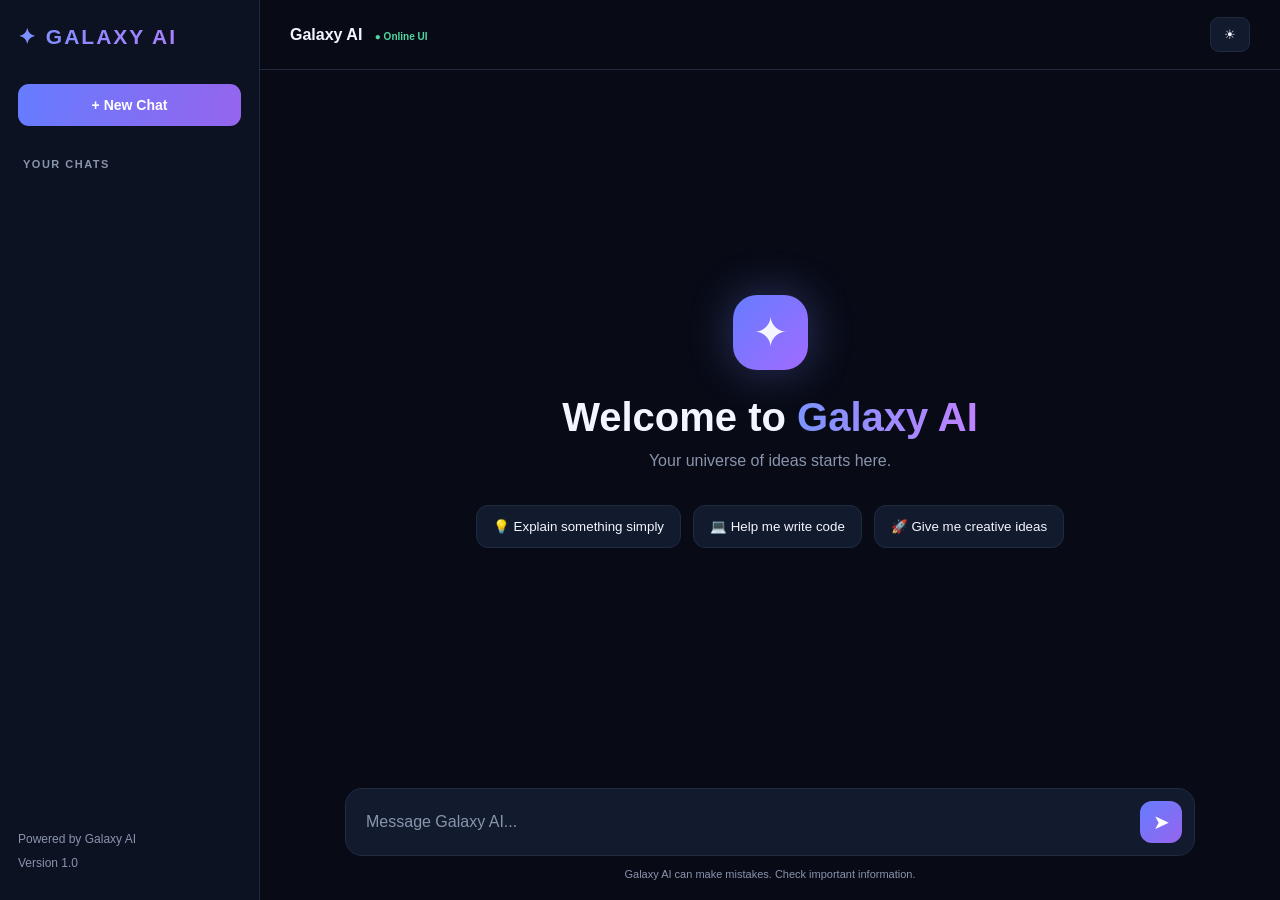
==== commit b2ee18bb: "Add files via upload" ====
--- a/index.html
+++ b/index.html
@@ -2,825 +2,68 @@
 <!DOCTYPE html>
 <html lang="en">
 <head>
-<meta charset="UTF-8">
-<meta name="viewport" content="width=device-width, initial-scale=1.0">
-<title>AI Galaxy | Explore the World of AI</title>
-<meta name="description" content="Discover AI tools, compare platforms, explore hidden gems and learn artificial intelligence.">
-<style>
-:root {
-  --bg:#0b0717;
-  --surface:#151027;
-  --surface2:#201735;
-  --text:#f6f0ff;
-  --muted:#b7a9ce;
-  --primary:#a855f7;
-  --secondary:#6d5dfc;
-  --border:#34264d;
-  --success:#4ade80;
-}
-body.light {
-  --bg:#f5f0ff;
-  --surface:#ffffff;
-  --surface2:#eee6ff;
-  --text:#211536;
-  --muted:#685b7c;
-  --primary:#8539d9;
-  --secondary:#6151df;
-  --border:#d9c9ef;
-  --success:#168746;
-}
-* {box-sizing:border-box;margin:0;padding:0}
-html {scroll-behavior:smooth;scroll-padding-top:90px}
-body {
-  font-family:Arial,Helvetica,sans-serif;
-  background:var(--bg);
-  color:var(--text);
-  line-height:1.6;
-  transition:background .25s,color .25s;
-}
-a {color:inherit;text-decoration:none}
-button,select,input {font:inherit}
-button {cursor:pointer}
-.container {width:min(1120px,92%);margin:auto}
-nav {
-  position:sticky;top:0;z-index:100;
-  background:color-mix(in srgb,var(--bg) 90%,transparent);
-  backdrop-filter:blur(16px);
-  border-bottom:1px solid var(--border);
-}
-.nav-inner {
-  min-height:70px;display:flex;align-items:center;
-  justify-content:space-between;gap:15px;
-}
-.logo {font-size:23px;font-weight:900;letter-spacing:-1px}
-.logo span {color:var(--primary)}
-.nav-links {display:flex;gap:18px;align-items:center;flex-wrap:wrap}
-.nav-links a {font-size:13px;color:var(--muted);font-weight:700}
-.nav-links a:hover {color:var(--primary)}
-.theme-btn,.menu-btn {
-  border:1px solid var(--border);background:var(--surface);
-  color:var(--text);padding:9px 12px;border-radius:10px;
-}
-.menu-btn {display:none}
-.hero {
-  text-align:center;padding:90px 15px 75px;
-  background:radial-gradient(ellipse at 50% 0%,#7137b84a,transparent 65%);
-}
-.eyebrow {
-  color:#c69bff;font-size:12px;letter-spacing:3px;
-  font-weight:800;text-transform:uppercase;
-}
-.hero h1 {
-  font-size:clamp(40px,8vw,76px);
-  line-height:1.08;margin:18px 0;
-  letter-spacing:-3px;
-}
-.gradient {
-  background:linear-gradient(90deg,#c084fc,#818cf8,#e879f9);
-  -webkit-background-clip:text;background-clip:text;color:transparent;
-}
-.hero p {color:var(--muted);max-width:640px;margin:0 auto 25px}
-.search-box {
-  max-width:620px;margin:auto;display:flex;gap:8px;
-  background:var(--surface);border:1px solid var(--border);
-  padding:7px;border-radius:15px;
-}
-.search-box input {
-  flex:1;min-width:0;background:transparent;border:0;
-  outline:0;color:var(--text);padding:10px;
-}
-.btn {
-  border:0;background:linear-gradient(110deg,var(--primary),var(--secondary));
-  color:white;padding:11px 17px;border-radius:10px;
-  font-weight:800;transition:.2s;
-}
-.btn:hover {transform:translateY(-2px);filter:brightness(1.12)}
-.btn.secondary {
-  background:var(--surface2);color:var(--text);
-  border:1px solid var(--border);
-}
-.btn.small {padding:8px 12px;font-size:12px}
-.stats {
-  display:flex;justify-content:center;gap:45px;
-  flex-wrap:wrap;margin-top:35px;
-}
-.stat strong {display:block;font-size:24px;color:var(--primary)}
-.stat span {font-size:12px;color:var(--muted)}
-section {padding:65px 0}
-.section-head {margin-bottom:28px}
-.section-head h2 {font-size:clamp(26px,5vw,37px);margin-bottom:7px}
-.section-head p {color:var(--muted)}
-.grid {
-  display:grid;grid-template-columns:repeat(auto-fit,minmax(230px,1fr));
-  gap:17px;
-}
-.card {
-  background:var(--surface);border:1px solid var(--border);
-  border-radius:17px;padding:20px;transition:.2s;
-}
-.card:hover {transform:translateY(-4px);border-color:var(--primary)}
-.card h3 {font-size:18px;margin:8px 0}
-.card p {font-size:13px;color:var(--muted);margin-bottom:13px}
-.card-icon {font-size:28px}
-.tag {
-  display:inline-block;padding:4px 9px;border-radius:30px;
-  background:var(--surface2);color:var(--primary);
-  font-size:11px;font-weight:800;margin:3px 3px 3px 0;
-}
-.card-actions {display:flex;gap:8px;flex-wrap:wrap;margin-top:12px}
-.category-card {text-align:center;cursor:pointer}
-.category-card .card-icon {font-size:32px}
-.toolbar {
-  display:flex;gap:10px;flex-wrap:wrap;margin-bottom:20px;
-}
-.toolbar input,.toolbar select,.finder-box select,.compare-select {
-  background:var(--surface);color:var(--text);
-  border:1px solid var(--border);padding:11px;
-  border-radius:10px;outline:none;
-}
-.toolbar input {flex:1;min-width:180px}
-.toolbar select {min-width:150px}
-.tool-top {display:flex;justify-content:space-between;gap:10px}
-.fav-btn {
-  border:0;background:transparent;color:var(--muted);
-  font-size:21px;cursor:pointer;
-}
-.fav-btn.active {color:#ff6b9e}
-.empty {
-  text-align:center;color:var(--muted);
-  padding:35px;border:1px dashed var(--border);
-  border-radius:15px;grid-column:1/-1;
-}
-.finder-box {
-  background:linear-gradient(135deg,#321c55,#19142d);
-  border:1px solid #67419a;border-radius:20px;
-  padding:28px;
-}
-.finder-box p {color:#d5c6eb}
-.finder-controls {
-  display:flex;gap:12px;flex-wrap:wrap;margin:20px 0;
-}
-.finder-controls select {flex:1;min-width:180px}
-.result-box {
-  background:#120d21;border:1px solid #68469a;
-  border-radius:13px;padding:18px;margin-top:15px;
-}
-.compare-layout {
-  display:grid;grid-template-columns:1fr 1fr;gap:15px;
-}
-.compare-select {width:100%;margin:10px 0}
-.compare-result {
-  display:grid;grid-template-columns:1fr 1fr;
-  gap:12px;margin-top:20px;
-}
-.compare-result .card {min-width:0}
-.compare-note {font-size:12px;color:var(--muted);margin-top:15px}
-.lesson-card {display:flex;flex-direction:column}
-.lesson-card .btn {margin-top:auto;align-self:flex-start}
-.lesson-meta {font-size:11px;color:var(--primary);font-weight:800}
-.progress-wrap {
-  height:10px;background:var(--surface2);
-  border-radius:20px;overflow:hidden;margin:12px 0;
-}
-.progress-bar {
-  height:100%;width:0%;background:linear-gradient(90deg,#a855f7,#818cf8);
-  transition:width .3s;
-}
-.progress-info {
-  display:flex;justify-content:space-between;
-  gap:10px;color:var(--muted);font-size:12px;
-}
-.lesson-panel {
-  background:var(--surface);border:1px solid var(--primary);
-  padding:25px;border-radius:18px;margin-top:22px;
-}
-.lesson-panel h3 {font-size:23px;margin:8px 0}
-.lesson-content {color:var(--muted);margin:12px 0}
-.lesson-content h4 {color:var(--text);margin-top:16px}
-.lesson-content ul {padding-left:22px;margin:8px 0}
-.quiz {
-  background:var(--surface2);padding:18px;
-  border-radius:13px;margin-top:20px;
-}
-.quiz-option {
-  display:block;width:100%;text-align:left;
-  background:var(--surface);border:1px solid var(--border);
-  color:var(--text);padding:12px;border-radius:9px;
-  margin:8px 0;
-}
-.quiz-option:hover {border-color:var(--primary)}
-.quiz-option.correct {border-color:var(--success);background:#16874620}
-.quiz-option.wrong {border-color:#ef6464;background:#ef646420}
-.feedback {font-weight:700;margin-top:12px;font-size:13px}
-footer {
-  border-top:1px solid var(--border);padding:35px 0;
-  text-align:center;color:var(--muted);font-size:13px;
-}
-footer strong {color:var(--primary)}
-.hidden {display:none!important}
-@media(max-width:850px) {
-  .nav-links {
-    display:none;position:absolute;top:70px;left:0;right:0;
-    background:var(--surface);padding:20px;
-    border-bottom:1px solid var(--border);
-    flex-direction:column;align-items:flex-start;
-  }
-  .nav-links.open {display:flex}
-  .menu-btn {display:block}
-}
-@media(max-width:600px) {
-  .hero {padding-top:65px}
-  .search-box {flex-direction:column}
-  .stats {gap:20px}
-  .compare-layout,.compare-result {grid-template-columns:1fr}
-  section {padding:48px 0}
-}
-</style>
+  <meta charset="UTF-8">
+  <meta name="viewport" content="width=device-width, initial-scale=1.0">
+  <title>Galaxy AI</title>
+  <link rel="stylesheet" href="style.css">
 </head>
+<body>
 
-<body>
-<nav>
- <div class="container nav-inner">
-  <a class="logo" href="#home">AI <span>GALAXY</span></a>
-  <div class="nav-links" id="navLinks">
-   <a href="#home">Home</a>
-   <a href="#finder">AI Finder</a>
-   <a href="#categories">Categories</a>
-   <a href="#explore">Explore</a>
-   <a href="#compare">Compare</a>
-   <a href="#gems">Hidden Gems</a>
-   <a href="#learn">Learning Hub</a>
-   <a href="#about">About</a>
-  </div>
-  <div style="display:flex;gap:8px">
-   <button class="theme-btn" id="themeBtn" onclick="toggleTheme()">☀️</button>
-   <button class="menu-btn" onclick="toggleMenu()">☰</button>
-  </div>
- </div>
-</nav>
+  <aside class="sidebar">
+    <div class="brand">✦ GALAXY AI</div>
 
-<header class="hero" id="home">
- <div class="eyebrow">Your gateway to artificial intelligence</div>
- <h1>Explore the <span class="gradient">AI Universe.</span></h1>
- <p>Discover powerful AI tools, find hidden gems, compare platforms and learn how artificial intelligence works.</p>
- <div class="search-box">
-  <input id="heroSearch" type="search" placeholder="Search AI tools...">
-  <button class="btn" onclick="searchFromHero()">Explore AI</button>
- </div>
- <div class="stats">
-  <div class="stat"><strong>24+</strong><span>AI Tools</span></div>
-  <div class="stat"><strong>6</strong><span>Learning Lessons</span></div>
-  <div class="stat"><strong>6</strong><span>Hidden Gems</span></div>
- </div>
-</header>
+    <button id="newChatBtn" class="new-chat">
+      + New Chat
+    </button>
 
-<main class="container">
+    <h3>YOUR CHATS</h3>
+    <div id="history" class="history"></div>
 
-<section id="finder">
- <div class="section-head">
-  <div class="eyebrow">Smart discovery</div>
-  <h2>AI Tool Finder ✨</h2>
-  <p>Tell us what you want to do and we'll suggest some tools.</p>
- </div>
- <div class="finder-box">
-  <h3>What do you need AI for?</h3>
-  <p>Choose your goal and preferred access option.</p>
-  <div class="finder-controls">
-   <select id="finderGoal">
-    <option value="all">Any purpose</option>
-    <option value="chat">Chat & Research</option>
-    <option value="writing">Writing</option>
-    <option value="coding">Coding</option>
-    <option value="image">Image Generation</option>
-    <option value="video">Video Editing</option>
-    <option value="audio">Audio & Music</option>
-    <option value="productivity">Productivity</option>
-   </select>
-   <select id="finderBudget">
-    <option value="all">Any access option</option>
-    <option value="free">Free option preferred</option>
-   </select>
-   <button class="btn" onclick="findTools()">Find Tools</button>
-  </div>
-  <div id="finderResults"></div>
- </div>
-</section>
+    <div class="sidebar-bottom">
+      <p>Powered by Galaxy AI</p>
+      <span>Version 1.0</span>
+    </div>
+  </aside>
 
-<section id="categories">
- <div class="section-head">
-  <div class="eyebrow">Explore by interest</div>
-  <h2>AI Categories</h2>
-  <p>Find tools based on what you want to create.</p>
- </div>
- <div class="grid" id="categoryGrid"></div>
-</section>
+  <main class="main">
+    <header>
+      <button id="menuBtn" class="menu-btn">☰</button>
+      <div class="model-name">Galaxy AI <span>● Online UI</span></div>
+      <button id="themeBtn" class="theme-btn">☀</button>
+    </header>
 
-<section id="explore">
- <div class="section-head">
-  <div class="eyebrow">Discover your next favourite tool</div>
-  <h2>Explore AI Tools</h2>
-  <p>Browse the directory and save tools to your favourites.</p>
- </div>
- <div class="toolbar">
-  <input id="toolSearch" type="search" placeholder="Search tools..." oninput="renderTools()">
-  <select id="categoryFilter" onchange="renderTools()">
-   <option value="all">All categories</option>
-   <option value="chat">Chat & Research</option>
-   <option value="writing">Writing</option>
-   <option value="coding">Coding</option>
-   <option value="image">Image Generation</option>
-   <option value="video">Video</option>
-   <option value="audio">Audio & Music</option>
-   <option value="productivity">Productivity</option>
-  </select>
-  <select id="sortFilter" onchange="renderTools()">
-   <option value="name">Sort: A-Z</option>
-   <option value="category">Sort: Category</option>
-  </select>
- </div>
- <div class="grid" id="toolGrid"></div>
-</section>
+    <section id="chatArea" class="chat-area">
+      <div id="welcome" class="welcome">
+        <div class="logo">✦</div>
+        <h1>Welcome to <span>Galaxy AI</span></h1>
+        <p>Your universe of ideas starts here.</p>
 
-<section id="favourites">
- <div class="section-head">
-  <div class="eyebrow">Your personal collection</div>
-  <h2>My Favourites ❤️</h2>
-  <p>Your saved tools stay on this device.</p>
- </div>
- <div class="grid" id="favouriteGrid"></div>
-</section>
+        <div class="suggestions">
+          <button class="suggestion">💡 Explain something simply</button>
+          <button class="suggestion">💻 Help me write code</button>
+          <button class="suggestion">🚀 Give me creative ideas</button>
+        </div>
+      </div>
 
-<section id="compare">
- <div class="section-head">
-  <div class="eyebrow">Side-by-side discovery</div>
-  <h2>Compare AI Tools ⚖️</h2>
-  <p>Choose two tools to compare their basic information.</p>
- </div>
- <div class="compare-layout">
-  <div class="card">
-   <h3>First Tool</h3>
-   <select id="compareA" class="compare-select"></select>
-  </div>
-  <div class="card">
-   <h3>Second Tool</h3>
-   <select id="compareB" class="compare-select"></select>
-  </div>
- </div>
- <button class="btn" style="margin-top:15px" onclick="compareTools()">Compare Now</button>
- <div id="compareResult"></div>
- <p class="compare-note">Note: This comparison uses curated descriptions and general access guidance. It is not a live performance benchmark or a verification of current pricing.</p>
-</section>
+      <div id="messages" class="messages"></div>
+    </section>
 
-<section id="gems">
- <div class="section-head">
-  <div class="eyebrow">Beyond the popular names</div>
-  <h2>Hidden Gems 💎</h2>
-  <p>Discover interesting AI tools you might not have heard about.</p>
- </div>
- <div style="margin-bottom:20px">
-  <button class="btn" onclick="randomGem()">🎲 Surprise Me</button>
- </div>
- <div class="grid" id="gemGrid"></div>
-</section>
+    <div class="composer-area">
+      <form id="chatForm" class="composer">
+        <textarea
+          id="userInput"
+          placeholder="Message Galaxy AI..."
+          rows="1"
+          required
+        ></textarea>
+        <button type="submit" id="sendBtn">➤</button>
+      </form>
+      <p class="disclaimer">
+        Galaxy AI can make mistakes. Check important information.
+      </p>
+    </div>
+  </main>
 
-<section id="learn">
- <div class="section-head">
-  <div class="eyebrow">Learn something new</div>
-  <h2>AI Learning Hub 🧠</h2>
-  <p>Understand artificial intelligence, one lesson at a time.</p>
- </div>
-
- <div class="card" style="margin-bottom:22px">
-  <div style="display:flex;justify-content:space-between;gap:10px;flex-wrap:wrap">
-   <h3>Your Learning Progress</h3>
-   <strong id="progressPercent" style="color:var(--primary)">0%</strong>
-  </div>
-  <div class="progress-wrap">
-   <div class="progress-bar" id="progressBar"></div>
-  </div>
-  <div class="progress-info">
-   <span id="progressText">0 of 6 lessons completed</span>
-   <button class="btn secondary small" onclick="resetProgress()">Reset Progress</button>
-  </div>
- </div>
-
- <div class="grid" id="lessonGrid"></div>
- <div id="lessonPanel"></div>
-</section>
-
-<section id="about">
- <div class="section-head">
-  <div class="eyebrow">About this project</div>
-  <h2>What is AI Galaxy?</h2>
-  <p>AI Galaxy is a learning and discovery website built to make artificial intelligence easier to explore.</p>
- </div>
- <div class="grid">
-  <div class="card">
-   <div class="card-icon">🌌</div>
-   <h3>Discover</h3>
-   <p>Explore useful AI tools across different categories.</p>
-  </div>
-  <div class="card">
-   <div class="card-icon">⚖️</div>
-   <h3>Compare</h3>
-   <p>Understand the differences between popular tools.</p>
-  </div>
-  <div class="card">
-   <div class="card-icon">📚</div>
-   <h3>Learn</h3>
-   <p>Build your understanding of AI through beginner-friendly lessons.</p>
-  </div>
- </div>
-</section>
-</main>
-
-<footer>
- <div class="container">
-  <strong>AI GALAXY</strong>
-  <p>Explore. Discover. Learn.</p>
-  <p style="margin-top:8px">Made with curiosity and code 🚀</p>
-  <p style="margin-top:8px">© <span id="year"></span> AI Galaxy</p>
- </div>
-</footer>
-
-<script>
-// -------------------- DATA --------------------
-
-const tools = [
- {name:"ChatGPT",cat:"chat",icon:"🤖",desc:"An AI assistant for questions, writing, brainstorming and coding.",access:"Free option",url:"https://chatgpt.com"},
- {name:"Claude",cat:"chat",icon:"🧠",desc:"An AI assistant useful for writing, analysis and problem solving.",access:"Free option",url:"https://claude.ai"},
- {name:"Gemini",cat:"chat",icon:"✨",desc:"Google's AI assistant for research, creativity and everyday tasks.",access:"Free option",url:"https://gemini.google.com"},
- {name:"Perplexity",cat:"chat",icon:"🔎",desc:"An AI-powered answer engine designed for research and discovery.",access:"Free option",url:"https://www.perplexity.ai"},
- {name:"Grammarly",cat:"writing",icon:"✍️",desc:"Helps improve grammar, clarity and writing style.",access:"Free option",url:"https://www.grammarly.com"},
- {name:"QuillBot",cat:"writing",icon:"📝",desc:"Writing assistant with paraphrasing and summarising features.",access:"Free option",url:"https://quillbot.com"},
- {name:"GitHub Copilot",cat:"coding",icon:"💻",desc:"AI coding assistance inside supported development environments.",access:"Check plans",url:"https://github.com/features/copilot"},
- {name:"Cursor",cat:"coding",icon:"⌨️",desc:"A code editor with AI-powered coding features.",access:"Free option",url:"https://cursor.com"},
- {name:"Replit",cat:"coding",icon:"🚀",desc:"An online coding platform with AI development features.",access:"Free option",url:"https://replit.com"},
- {name:"Blackbox AI",cat:"coding",icon:"⬛",desc:"AI tools for coding assistance and developer workflows.",access:"Free option",url:"https://www.blackbox.ai"},
- {name:"Canva",cat:"image",icon:"🎨",desc:"A design platform with AI-powered creative tools.",access:"Free option",url:"https://www.canva.com"},
- {name:"Adobe Firefly",cat:"image",icon:"🔥",desc:"Generative AI tools for creating and editing visual content.",access:"Free option",url:"https://firefly.adobe.com"},
- {name:"Ideogram",cat:"image",icon:"🖼️",desc:"An image generation platform known for creative visual designs.",access:"Free option",url:"https://ideogram.ai"},
- {name:"Leonardo AI",cat:"image",icon:"🌠",desc:"Creative AI platform for generating visual artwork.",access:"Free option",url:"https://leonardo.ai"},
- {name:"Playground",cat:"image",icon:"🪄",desc:"An online platform for AI-assisted image creation.",access:"Check plans",url:"https://playground.com"},
- {name:"Runway",cat:"video",icon:"🎬",desc:"Creative AI tools for video generation and editing.",access:"Free option",url:"https://runwayml.com"},
- {name:"Pika",cat:"video",icon:"🎥",desc:"AI-powered video creation and visual effects.",access:"Free option",url:"https://pika.art"},
- {name:"CapCut",cat:"video",icon:"✂️",desc:"Video editor with AI-assisted editing features.",access:"Free option",url:"https://www.capcut.com"},
- {name:"InVideo AI",cat:"video",icon:"📹",desc:"AI-assisted video creation from text prompts.",access:"Free option",url:"https://invideo.io"},
- {name:"ElevenLabs",cat:"audio",icon:"🎙️",desc:"AI voice generation and audio tools.",access:"Free option",url:"https://elevenlabs.io"},
- {name:"Suno",cat:"audio",icon:"🎵",desc:"AI music generation platform.",access:"Free option",url:"https://suno.com"},
- {name:"Udio",cat:"audio",icon:"🎧",desc:"AI-powered music creation platform.",access:"Check plans",url:"https://www.udio.com"},
- {name:"Notion AI",cat:"productivity",icon:"📚",desc:"AI features for notes, documents and productivity.",access:"Check plans",url:"https://www.notion.com"},
- {name:"Otter",cat:"productivity",icon:"🦦",desc:"AI-assisted transcription and meeting notes.",access:"Free option",url:"https://otter.ai"}
-];
-
-const categories = [
- {id:"chat",name:"Chat & Research",icon:"🤖",desc:"Ask questions and explore ideas."},
- {id:"writing",name:"Writing",icon:"✍️",desc:"Improve your writing and communication."},
- {id:"coding",name:"Coding",icon:"💻",desc:"Build and understand software."},
- {id:"image",name:"Image Generation",icon:"🎨",desc:"Create and explore visual ideas."},
- {id:"video",name:"Video",icon:"🎬",desc:"Create and edit video content."},
- {id:"audio",name:"Audio & Music",icon:"🎵",desc:"Explore AI voice and music tools."},
- {id:"productivity",name:"Productivity",icon:"⚡",desc:"Organise tasks and information."}
-];
-
-const gems = [
- {name:"Napkin AI",icon:"📊",cat:"Visual storytelling",desc:"Turn written ideas into visual diagrams and graphics.",url:"https://www.napkin.ai"},
- {name:"Gamma",icon:"🖥️",cat:"Presentations",desc:"Create presentations, documents and visual content with AI assistance.",url:"https://gamma.app"},
- {name:"NotebookLM",icon:"📓",cat:"Research & Learning",desc:"Explore and understand information from sources you provide.",url:"https://notebooklm.google.com"},
- {name:"Phind",icon:"🔍",cat:"Developer Research",desc:"An AI search experience focused on technical and programming questions.",url:"https://www.phind.com"},
- {name:"tldraw",icon:"🧩",cat:"Visual Brainstorming",desc:"A digital whiteboard for drawing, planning and organising ideas.",url:"https://www.tldraw.com"},
- {name:"Krea",icon:"🪄",cat:"Creative AI",desc:"Explore AI-assisted visual creation and creative workflows.",url:"https://www.krea.ai"}
-];
-
-const lessons = [
- {
-  id:1,title:"What is Artificial Intelligence?",icon:"🤖",level:"Beginner",time:"5 min",
-  intro:"Understand what AI means and how it appears in everyday life.",
-  content:`<p>Artificial Intelligence (AI) is a field of computer science that focuses on creating systems that can perform tasks normally associated with human intelligence.</p>
-  <h4>Examples of AI</h4><ul><li>Voice assistants that understand questions.</li><li>Recommendation systems that suggest videos.</li><li>Computer programs that recognise objects in pictures.</li><li>Chatbots that generate responses.</li></ul>
-  <h4>Does AI think exactly like a human?</h4><p>No. AI systems process information using algorithms and learned patterns. They can make mistakes and do not understand the world exactly as people do.</p>
-  <h4>Remember</h4><p>AI is a broad field. Machine learning and deep learning are some of the technologies used within it.</p>`,
-  question:"Which statement best describes Artificial Intelligence?",
-  options:["A type of computer hardware","Computer systems performing tasks associated with human intelligence","A programming language","A computer screen"],answer:1,
-  explanation:"AI describes computer systems designed to perform tasks associated with human intelligence."
- },
- {
-  id:2,title:"Machine Learning vs Deep Learning",icon:"🧠",level:"Beginner",time:"7 min",
-  intro:"Discover how machines learn patterns from data.",
-  content:`<p>Machine Learning (ML) is a branch of AI in which systems learn patterns from data and use them to make predictions or decisions.</p>
-  <h4>How does ML work?</h4><ul><li>Data is collected.</li><li>A model is trained using that data.</li><li>The model learns patterns.</li><li>It uses those patterns to make predictions on new data.</li></ul>
-  <h4>What is Deep Learning?</h4><p>Deep Learning is a specialised part of machine learning. It uses neural networks with multiple layers to learn complex patterns.</p>
-  <h4>Simple relationship</h4><p>AI is the broad field. ML is a part of AI. Deep Learning is a part of ML.</p>`,
-  question:"Which statement is correct?",
-  options:["ML is part of AI, and DL is part of ML","AI is part of DL","DL and AI are unrelated","ML is a type of computer monitor"],answer:0,
-  explanation:"Machine learning is a branch of AI, and deep learning is a specialised branch of machine learning."
- },
- {
-  id:3,title:"Neural Networks Explained",icon:"🔗",level:"Beginner",time:"6 min",
-  intro:"Learn the basic idea behind artificial neural networks.",
-  content:`<p>Artificial neural networks are computing systems loosely inspired by the way biological brains process information.</p>
-  <h4>Basic structure</h4><ul><li><b>Input layer:</b> Receives information.</li><li><b>Hidden layers:</b> Process information and learn patterns.</li><li><b>Output layer:</b> Produces a result.</li></ul>
-  <h4>Training</h4><p>During training, a network adjusts its internal parameters to reduce errors on training examples.</p>
-  <h4>Where are they used?</h4><p>Image recognition, speech processing, translation and many generative AI systems use neural network techniques.</p>`,
-  question:"Which layer receives the original information?",
-  options:["Output layer","Input layer","Hidden layer","Storage layer"],answer:1,
-  explanation:"The input layer receives the data that the network will process."
- },
- {
-  id:4,title:"Generative AI",icon:"✨",level:"Beginner",time:"6 min",
-  intro:"Understand how AI can generate text, images, audio and more.",
-  content:`<p>Generative AI refers to systems that can create new content based on patterns learned during training.</p>
-  <h4>What can it generate?</h4><ul><li>Text, explanations and summaries.</li><li>Images and illustrations.</li><li>Audio and synthetic voices.</li><li>Music and video.</li><li>Computer code.</li></ul>
-  <h4>How does it work?</h4><p>Generative models learn statistical patterns from training data and use them to produce new outputs in response to an instruction or prompt.</p>
-  <h4>Important limitation</h4><p>Generated content can be inaccurate, misleading or incomplete. Always check important information.</p>`,
-  question:"What is a main purpose of generative AI?",
-  options:["Only storing files","Creating new content based on learned patterns","Replacing computer hardware","Increasing internet speed"],answer:1,
-  explanation:"Generative AI creates content such as text, images, audio and code."
- },
- {
-  id:5,title:"Prompt Engineering",icon:"💬",level:"Beginner",time:"5 min",
-  intro:"Learn how to give AI clearer instructions.",
-  content:`<p>A prompt is the instruction or input you give to an AI system. Prompt engineering means designing clear and useful prompts to guide the system.</p>
-  <h4>A useful prompt includes</h4><ul><li><b>Goal:</b> What do you want?</li><li><b>Context:</b> What background should the AI know?</li><li><b>Format:</b> Should the answer be a list, table or explanation?</li><li><b>Constraints:</b> What should it include or avoid?</li></ul>
-  <h4>Example</h4><p>Instead of writing "Explain AI", try: "Explain artificial intelligence in simple language using three everyday examples and a short summary."</p>
-  <h4>Tip</h4><p>If the response is not useful, refine your prompt and explain what needs to change.</p>`,
-  question:"Which is generally the clearest prompt?",
-  options:["Do something","AI help","Explain machine learning in simple language with two examples","Tell me everything"],answer:2,
-  explanation:"A clear prompt specifies the topic, expected language and useful details."
- },
- {
-  id:6,title:"AI for Coding",icon:"💻",level:"Beginner",time:"7 min",
-  intro:"Explore how AI can assist programmers.",
-  content:`<p>AI coding assistants can help programmers understand code, find errors, generate examples and explore unfamiliar concepts.</p>
-  <h4>Common uses</h4><ul><li>Explain what a code block does.</li><li>Suggest ways to fix errors.</li><li>Generate starter examples.</li><li>Help write tests and documentation.</li><li>Explain programming concepts.</li></ul>
-  <h4>Can AI replace learning to code?</h4><p>No. Understanding programming fundamentals is still important. AI-generated code can contain mistakes, so programmers need to review and test it.</p>
-  <h4>Good practice</h4><p>Ask AI to explain the code, understand each part, then experiment and test it yourself.</p>`,
-  question:"What should a programmer do with AI-generated code?",
-  options:["Trust it without checking","Delete all their own code","Review, understand and test it","Assume it can never contain errors"],answer:2,
-  explanation:"AI-generated code can contain mistakes. Review and test it before relying on it."
- }
-];
-
-// -------------------- THEME --------------------
-
-function toggleTheme() {
- document.body.classList.toggle("light");
- const light = document.body.classList.contains("light");
- localStorage.setItem("aiGalaxyTheme",light?"light":"dark");
- document.getElementById("themeBtn").textContent=light?"🌙":"☀️";
-}
-if(localStorage.getItem("aiGalaxyTheme")==="light"){
- document.body.classList.add("light");
- document.getElementById("themeBtn").textContent="🌙";
-}
-function toggleMenu(){
- document.getElementById("navLinks").classList.toggle("open");
-}
-document.querySelectorAll(".nav-links a").forEach(a=>{
- a.addEventListener("click",()=>document.getElementById("navLinks").classList.remove("open"));
-});
-document.getElementById("year").textContent=new Date().getFullYear();
-
-// -------------------- GENERAL HELPERS --------------------
-
-function categoryName(id){
- const c=categories.find(x=>x.id===id);
- return c?c.name:id;
-}
-function toolCard(tool){
- const isFav=getFavourites().includes(tool.name);
- return `<article class="card">
-  <div class="tool-top">
-   <span class="card-icon">${tool.icon}</span>
-   <button class="fav-btn ${isFav?"active":""}" title="Toggle favourite" onclick="toggleFavourite('${tool.name}')">${isFav?"♥":"♡"}</button>
-  </div>
-  <h3>${tool.name}</h3>
-  <span class="tag">${categoryName(tool.cat)}</span>
-  <p>${tool.desc}</p>
-  <span class="tag">${tool.access}</span>
-  <div class="card-actions">
-   <a class="btn small" href="${tool.url}" target="_blank" rel="noopener noreferrer">Visit Website ↗</a>
-  </div>
- </article>`;
-}
-
-// -------------------- CATEGORIES --------------------
-
-function renderCategories(){
- document.getElementById("categoryGrid").innerHTML=categories.map(c=>`
- <div class="card category-card" onclick="filterCategory('${c.id}')">
-  <div class="card-icon">${c.icon}</div>
-  <h3>${c.name}</h3>
-  <p>${c.desc}</p>
-  <span class="tag">Explore category →</span>
- </div>`).join("");
-}
-function filterCategory(id){
- document.getElementById("categoryFilter").value=id;
- renderTools();
- document.getElementById("explore").scrollIntoView({behavior:"smooth"});
-}
-
-// -------------------- TOOL DIRECTORY --------------------
-
-function renderTools(){
- let list=[...tools];
- const query=document.getElementById("toolSearch").value.toLowerCase().trim();
- const category=document.getElementById("categoryFilter").value;
- const sort=document.getElementById("sortFilter").value;
- if(query) list=list.filter(t=>(t.name+" "+t.desc+" "+categoryName(t.cat)).toLowerCase().includes(query));
- if(category!=="all") list=list.filter(t=>t.cat===category);
- list.sort((a,b)=>sort==="category"?(a.cat.localeCompare(b.cat)||a.name.localeCompare(b.name)):a.name.localeCompare(b.name));
- document.getElementById("toolGrid").innerHTML=list.length?list.map(toolCard).join(""):`<div class="empty">No tools found. Try another search.</div>`;
-}
-function searchFromHero(){
- document.getElementById("toolSearch").value=document.getElementById("heroSearch").value;
- document.getElementById("categoryFilter").value="all";
- renderTools();
- document.getElementById("explore").scrollIntoView({behavior:"smooth"});
-}
-document.getElementById("heroSearch").addEventListener("keydown",e=>{
- if(e.key==="Enter")searchFromHero();
-});
-
-// -------------------- FAVOURITES --------------------
-
-function getFavourites(){
- try{return JSON.parse(localStorage.getItem("aiGalaxyFavourites")||"[]")}
- catch{return []}
-}
-function toggleFavourite(name){
- let favs=getFavourites();
- favs=favs.includes(name)?favs.filter(x=>x!==name):[...favs,name];
- localStorage.setItem("aiGalaxyFavourites",JSON.stringify(favs));
- renderTools();
- renderFavourites();
-}
-function renderFavourites(){
- const favs=getFavourites();
- const list=tools.filter(t=>favs.includes(t.name));
- document.getElementById("favouriteGrid").innerHTML=list.length?list.map(toolCard).join(""):`<div class="empty">No favourites yet. Tap the ♡ on any tool to save it here.</div>`;
-}
-
-// -------------------- AI FINDER --------------------
-
-function findTools(){
- const goal=document.getElementById("finderGoal").value;
- const budget=document.getElementById("finderBudget").value;
- let list=tools;
- if(goal!=="all")list=list.filter(t=>t.cat===goal);
- if(budget==="free")list=list.filter(t=>t.access==="Free option");
- const results=document.getElementById("finderResults");
- results.innerHTML=list.length?`<div class="result-box"><h3>Here are some suggestions ✨</h3><div class="grid" style="margin-top:15px">${list.slice(0,4).map(toolCard).join("")}</div></div>`:`<div class="result-box">No matching tools found. Try changing your choices.</div>`;
-}
-
-// -------------------- COMPARISON --------------------
-
-function setupCompare(){
- const options=tools.map(t=>`<option value="${t.name}">${t.name}</option>`).join("");
- document.getElementById("compareA").innerHTML=options;
- document.getElementById("compareB").innerHTML=options;
- document.getElementById("compareB").value="Claude";
-}
-function compareTools(){
- const a=tools.find(t=>t.name===document.getElementById("compareA").value);
- const b=tools.find(t=>t.name===document.getElementById("compareB").value);
- const result=document.getElementById("compareResult");
- if(!a||!b)return;
- if(a.name===b.name){
-  result.innerHTML=`<div class="empty">Choose two different tools to compare.</div>`;
-  return;
- }
- result.innerHTML=`<div class="compare-result">
- ${[a,b].map(t=>`<div class="card">
- <div class="card-icon">${t.icon}</div><h3>${t.name}</h3>
- <span class="tag">${categoryName(t.cat)}</span>
- <p>${t.desc}</p><strong>${t.access}</strong>
- <div class="card-actions"><a class="btn small" href="${t.url}" target="_blank" rel="noopener noreferrer">Visit ↗</a></div>
- </div>`).join("")}</div>`;
-}
-
-// -------------------- HIDDEN GEMS --------------------
-
-function renderGems(){
- document.getElementById("gemGrid").innerHTML=gems.map(g=>`
- <article class="card">
-  <div class="card-icon">${g.icon}</div>
-  <h3>${g.name}</h3>
-  <span class="tag">${g.cat}</span>
-  <p>${g.desc}</p>
-  <a class="btn small" href="${g.url}" target="_blank" rel="noopener noreferrer">Explore ↗</a>
- </article>`).join("");
-}
-function randomGem(){
- const gem=gems[Math.floor(Math.random()*gems.length)];
- document.getElementById("gemGrid").innerHTML=`
- <article class="card" style="border-color:var(--primary)">
-  <div class="card-icon">${gem.icon}</div><h3>${gem.name}</h3>
-  <span class="tag">${gem.cat}</span><p>${gem.desc}</p>
-  <a class="btn small" href="${gem.url}" target="_blank" rel="noopener noreferrer">Explore ↗</a>
- </article>`+gems.filter(g=>g.name!==gem.name).map(g=>`
- <article class="card"><div class="card-icon">${g.icon}</div><h3>${g.name}</h3><span class="tag">${g.cat}</span><p>${g.desc}</p><a class="btn small" href="${g.url}" target="_blank" rel="noopener noreferrer">Explore ↗</a></article>`).join("");
-}
-
-// -------------------- LEARNING HUB --------------------
-
-function getCompleted(){
- try{return JSON.parse(localStorage.getItem("aiGalaxyLessons")||"[]")}
- catch{return []}
-}
-function saveCompleted(list){
- localStorage.setItem("aiGalaxyLessons",JSON.stringify(list));
-}
-function renderProgress(){
- const completed=getCompleted();
- const percent=Math.round(completed.length/lessons.length*100);
- document.getElementById("progressBar").style.width=percent+"%";
- document.getElementById("progressPercent").textContent=percent+"%";
- document.getElementById("progressText").textContent=`${completed.length} of ${lessons.length} lessons completed`;
-}
-function renderLessons(){
- const completed=getCompleted();
- document.getElementById("lessonGrid").innerHTML=lessons.map(l=>`
- <article class="card lesson-card">
-  <div class="card-icon">${l.icon}</div>
-  <div class="lesson-meta">${l.level} · ${l.time}</div>
-  <h3>${l.title}</h3>
-  <p>${l.intro}</p>
-  <div style="margin:10px 0">
-   ${completed.includes(l.id)?'<span class="tag">✓ Completed</span>':'<span class="tag">Not completed</span>'}
-  </div>
-  <button class="btn small" onclick="openLesson(${l.id})">${completed.includes(l.id)?"Review Lesson":"Start Lesson"} →</button>
- </article>`).join("");
- renderProgress();
-}
-function openLesson(id){
- const lesson=lessons.find(l=>l.id===id);
- if(!lesson)return;
- document.getElementById("lessonPanel").innerHTML=`
- <div class="lesson-panel" id="activeLesson">
-  <div class="lesson-meta">LESSON ${lesson.id} · ${lesson.time}</div>
-  <h3>${lesson.icon} ${lesson.title}</h3>
-  <div class="lesson-content">${lesson.content}</div>
-  <div class="quiz">
-   <h3>🧩 Quick Knowledge Check</h3>
-   <p>${lesson.question}</p>
-   <div id="quizOptions">
-    ${lesson.options.map((o,i)=>`<button class="quiz-option" onclick="answerQuiz(${lesson.id},${i})">${String.fromCharCode(65+i)}. ${o}</button>`).join("")}
-   </div>
-   <div class="feedback" id="quizFeedback"></div>
-  </div>
-  <div style="display:flex;gap:10px;flex-wrap:wrap;margin-top:18px">
-   <button class="btn secondary" onclick="closeLesson()">Close Lesson</button>
-   <button class="btn" id="completeBtn" onclick="completeLesson(${lesson.id})">Mark as Completed ✓</button>
-  </div>
- </div>`;
- document.getElementById("activeLesson").scrollIntoView({behavior:"smooth",block:"start"});
-}
-function answerQuiz(id,selected){
- const lesson=lessons.find(l=>l.id===id);
- if(!lesson)return;
- const buttons=document.querySelectorAll("#quizOptions .quiz-option");
- buttons.forEach((button,i)=>{
-  button.disabled=true;
-  if(i===lesson.answer)button.classList.add("correct");
-  else if(i===selected)button.classList.add("wrong");
- });
- const feedback=document.getElementById("quizFeedback");
- if(selected===lesson.answer){
-  feedback.textContent="✓ Correct! "+lesson.explanation;
-  feedback.style.color="var(--success)";
- }else{
-  feedback.textContent="Not quite! "+lesson.explanation;
-  feedback.style.color="#ef7777";
- }
-}
-function completeLesson(id){
- const completed=getCompleted();
- if(!completed.includes(id))completed.push(id);
- saveCompleted(completed);
- renderLessons();
- const btn=document.getElementById("completeBtn");
- if(btn){btn.textContent="✓ Lesson Completed";btn.disabled=true;}
-}
-function closeLesson(){
- document.getElementById("lessonPanel").innerHTML="";
-}
-function resetProgress(){
- if(!confirm("Are you sure you want to reset all lesson progress?"))return;
- saveCompleted([]);
- renderLessons();
- closeLesson();
-}
-
-// -------------------- STARTUP --------------------
-
-renderCategories();
-renderTools();
-renderFavourites();
-setupCompare();
-renderGems();
-renderLessons();
-</script>
+  <script src="script.js"></script>
 </body>
 </html>
--- a/style.css
+++ b/style.css
@@ -0,0 +1,323 @@
+
+* {
+  margin: 0;
+  padding: 0;
+  box-sizing: border-box;
+}
+
+:root {
+  --bg: #080b16;
+  --sidebar: #0d1222;
+  --card: #121a2d;
+  --border: #202b42;
+  --text: #f4f6ff;
+  --muted: #8994ad;
+  --accent: #7887ff;
+  --accent2: #a16bff;
+}
+
+body {
+  min-height: 100vh;
+  display: flex;
+  background: var(--bg);
+  color: var(--text);
+  font-family: Inter, Arial, sans-serif;
+  overflow: hidden;
+}
+
+.sidebar {
+  width: 260px;
+  background: var(--sidebar);
+  border-right: 1px solid var(--border);
+  padding: 25px 18px;
+  display: flex;
+  flex-direction: column;
+}
+
+.brand {
+  font-size: 21px;
+  font-weight: 800;
+  letter-spacing: 2px;
+  margin-bottom: 35px;
+  background: linear-gradient(90deg, #7a91ff, #bd78ff);
+  background-clip: text;
+  -webkit-text-fill-color: transparent;
+}
+
+.new-chat {
+  background: linear-gradient(100deg, #667cff, #9565ed);
+  border: none;
+  color: white;
+  padding: 13px;
+  border-radius: 11px;
+  font-size: 14px;
+  cursor: pointer;
+  font-weight: 700;
+}
+
+.sidebar h3 {
+  font-size: 11px;
+  color: var(--muted);
+  margin: 32px 5px 15px;
+  letter-spacing: 1.5px;
+}
+
+.history {
+  display: flex;
+  flex-direction: column;
+  gap: 8px;
+  overflow-y: auto;
+}
+
+.history button {
+  background: transparent;
+  color: var(--muted);
+  border: none;
+  text-align: left;
+  padding: 11px;
+  border-radius: 8px;
+  cursor: pointer;
+}
+
+.history button:hover {
+  background: var(--card);
+  color: var(--text);
+}
+
+.sidebar-bottom {
+  margin-top: auto;
+  color: var(--muted);
+  font-size: 12px;
+  line-height: 2;
+}
+
+.main {
+  flex: 1;
+  display: flex;
+  flex-direction: column;
+  min-width: 0;
+}
+
+header {
+  height: 70px;
+  border-bottom: 1px solid var(--border);
+  display: flex;
+  align-items: center;
+  justify-content: space-between;
+  padding: 0 30px;
+}
+
+.model-name {
+  font-weight: 700;
+  font-size: 16px;
+}
+
+.model-name span {
+  color: #51d6a1;
+  font-size: 10px;
+  margin-left: 8px;
+}
+
+.theme-btn,
+.menu-btn {
+  background: var(--card);
+  color: var(--text);
+  border: 1px solid var(--border);
+  padding: 9px 13px;
+  border-radius: 9px;
+  cursor: pointer;
+}
+
+.menu-btn {
+  display: none;
+}
+
+.chat-area {
+  flex: 1;
+  overflow-y: auto;
+  padding: 30px 20px;
+}
+
+.welcome {
+  min-height: 100%;
+  display: flex;
+  align-items: center;
+  justify-content: center;
+  flex-direction: column;
+  text-align: center;
+}
+
+.logo {
+  width: 75px;
+  height: 75px;
+  border-radius: 24px;
+  display: grid;
+  place-items: center;
+  font-size: 42px;
+  background: linear-gradient(135deg, #667cff, #a16bff);
+  box-shadow: 0 0 45px #7887ff55;
+  margin-bottom: 25px;
+}
+
+.welcome h1 {
+  font-size: clamp(25px, 5vw, 40px);
+  margin-bottom: 12px;
+}
+
+.welcome h1 span {
+  background: linear-gradient(90deg, #7c94ff, #bf81ff);
+  background-clip: text;
+  -webkit-text-fill-color: transparent;
+}
+
+.welcome p {
+  color: var(--muted);
+  margin-bottom: 35px;
+}
+
+.suggestions {
+  display: flex;
+  justify-content: center;
+  flex-wrap: wrap;
+  gap: 12px;
+  max-width: 650px;
+}
+
+.suggestion {
+  background: var(--card);
+  border: 1px solid var(--border);
+  color: var(--text);
+  padding: 13px 16px;
+  border-radius: 12px;
+  cursor: pointer;
+}
+
+.suggestion:hover {
+  border-color: var(--accent);
+}
+
+.messages {
+  max-width: 850px;
+  margin: auto;
+}
+
+.message {
+  padding: 16px 20px;
+  margin: 15px 0;
+  border-radius: 15px;
+  line-height: 1.7;
+  white-space: pre-wrap;
+  overflow-wrap: anywhere;
+}
+
+.user-message {
+  background: #222e50;
+  margin-left: auto;
+  max-width: 80%;
+}
+
+.ai-message {
+  background: var(--card);
+  border: 1px solid var(--border);
+  margin-right: auto;
+  max-width: 90%;
+}
+
+.composer-area {
+  padding: 15px 20px 20px;
+}
+
+.composer {
+  max-width: 850px;
+  margin: auto;
+  display: flex;
+  align-items: center;
+  gap: 10px;
+  background: var(--card);
+  border: 1px solid var(--border);
+  border-radius: 17px;
+  padding: 12px;
+}
+
+.composer:focus-within {
+  border-color: var(--accent);
+}
+
+.composer textarea {
+  flex: 1;
+  resize: none;
+  background: transparent;
+  border: none;
+  outline: none;
+  color: var(--text);
+  font: inherit;
+  max-height: 140px;
+  padding: 8px;
+}
+
+.composer textarea::placeholder {
+  color: var(--muted);
+}
+
+.composer button {
+  background: linear-gradient(135deg, #667cff, #9565ed);
+  color: white;
+  border: none;
+  width: 42px;
+  height: 42px;
+  border-radius: 12px;
+  cursor: pointer;
+  font-size: 20px;
+}
+
+.disclaimer {
+  text-align: center;
+  color: var(--muted);
+  font-size: 11px;
+  margin-top: 12px;
+}
+
+body.light {
+  --bg: #f4f6fc;
+  --sidebar: #ffffff;
+  --card: #ffffff;
+  --border: #e0e5f0;
+  --text: #192139;
+  --muted: #68738b;
+}
+
+@media (max-width: 700px) {
+  .sidebar {
+    position: fixed;
+    z-index: 5;
+    left: -270px;
+    top: 0;
+    bottom: 0;
+    transition: left 0.25s;
+  }
+
+  .sidebar.open {
+    left: 0;
+  }
+
+  .menu-btn {
+    display: block;
+  }
+
+  header {
+    padding: 0 15px;
+  }
+
+  .chat-area {
+    padding: 20px 12px;
+  }
+
+  .suggestions {
+    flex-direction: column;
+    width: 100%;
+  }
+
+  .suggestion {
+    width: 100%;
+  }
+}
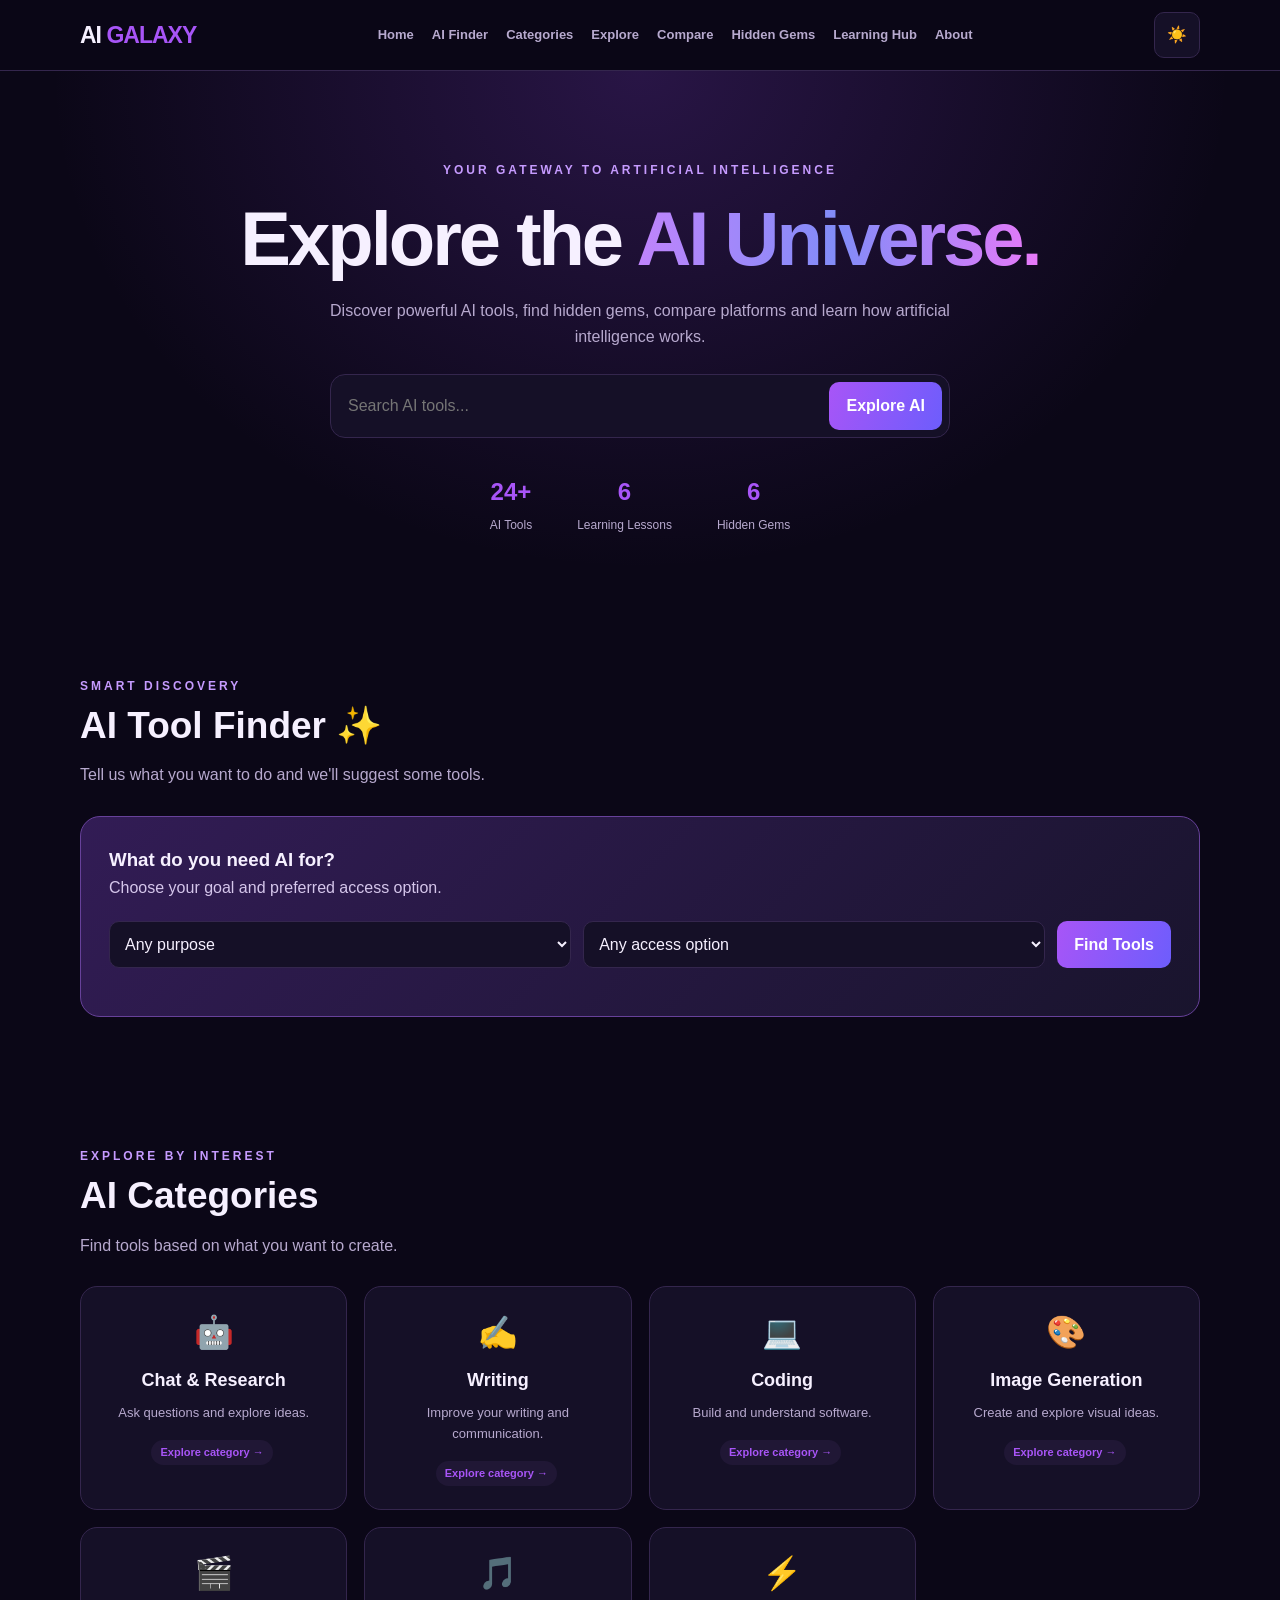
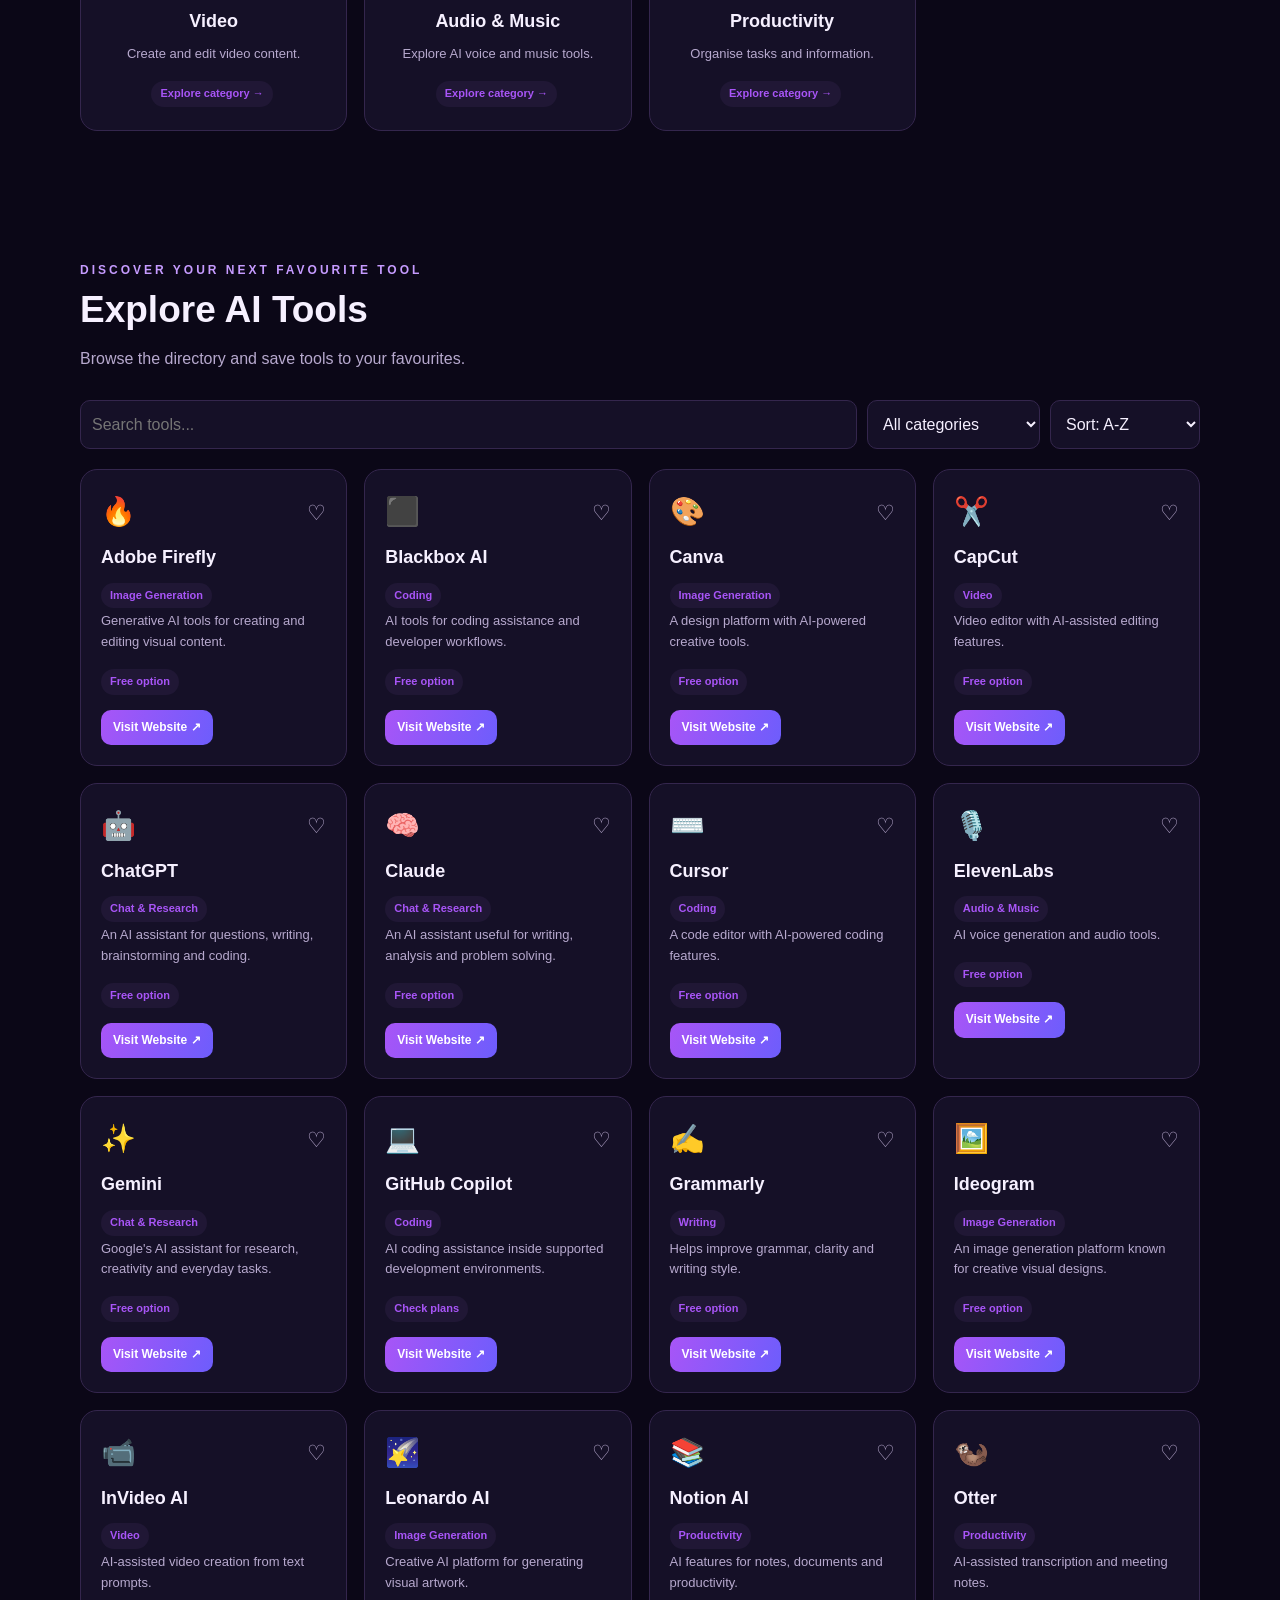
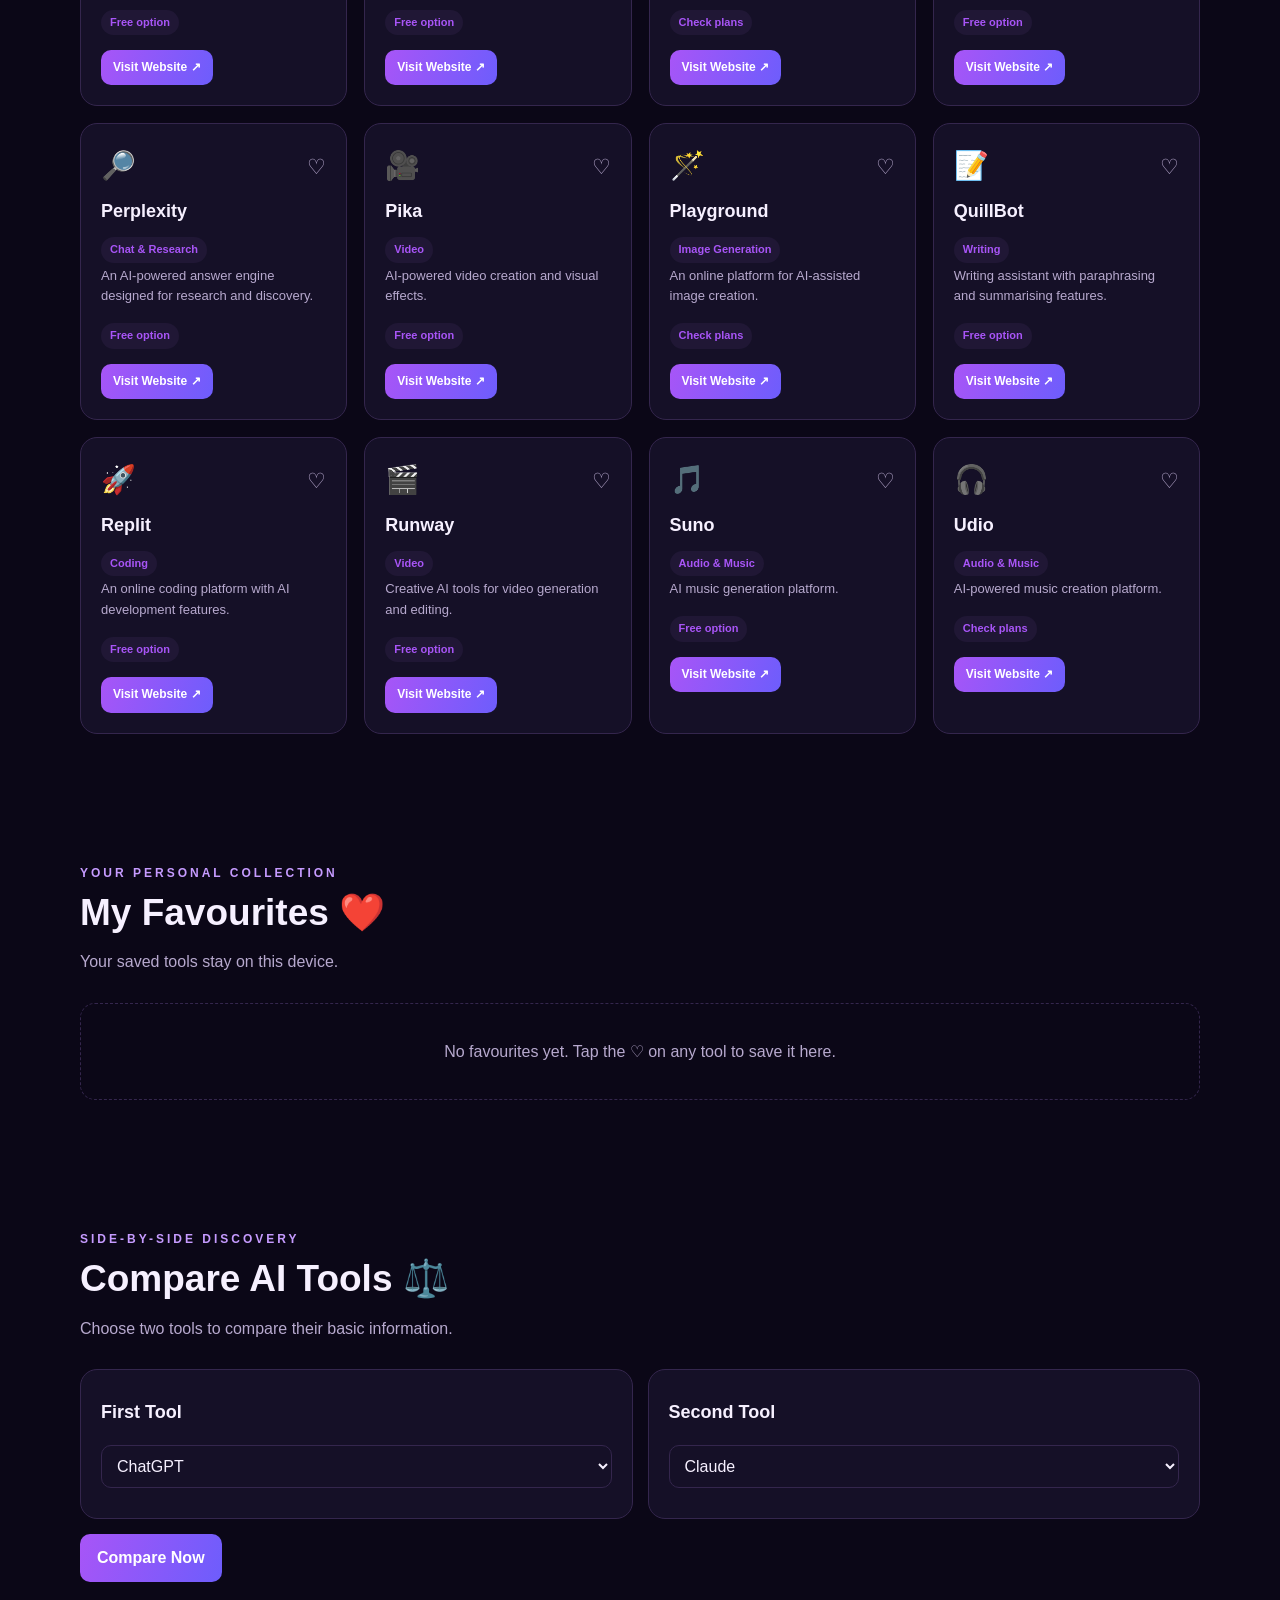
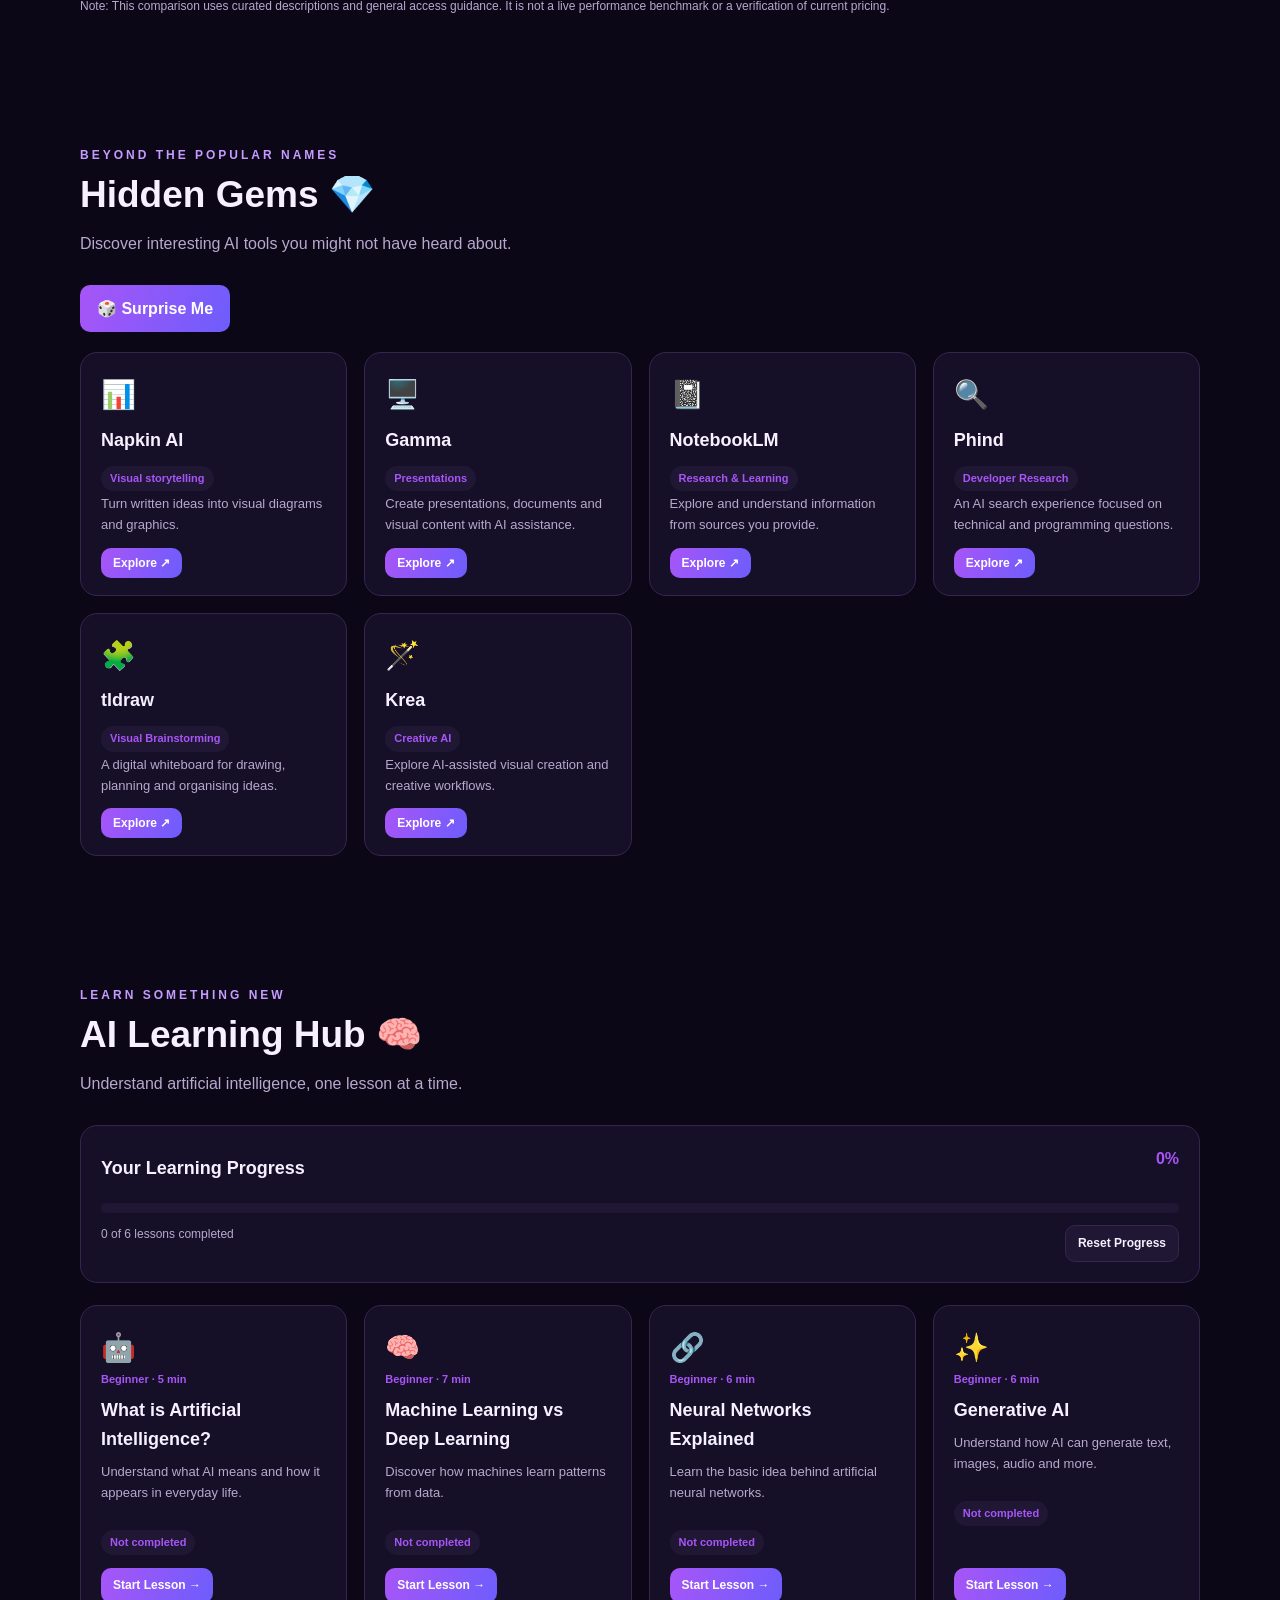
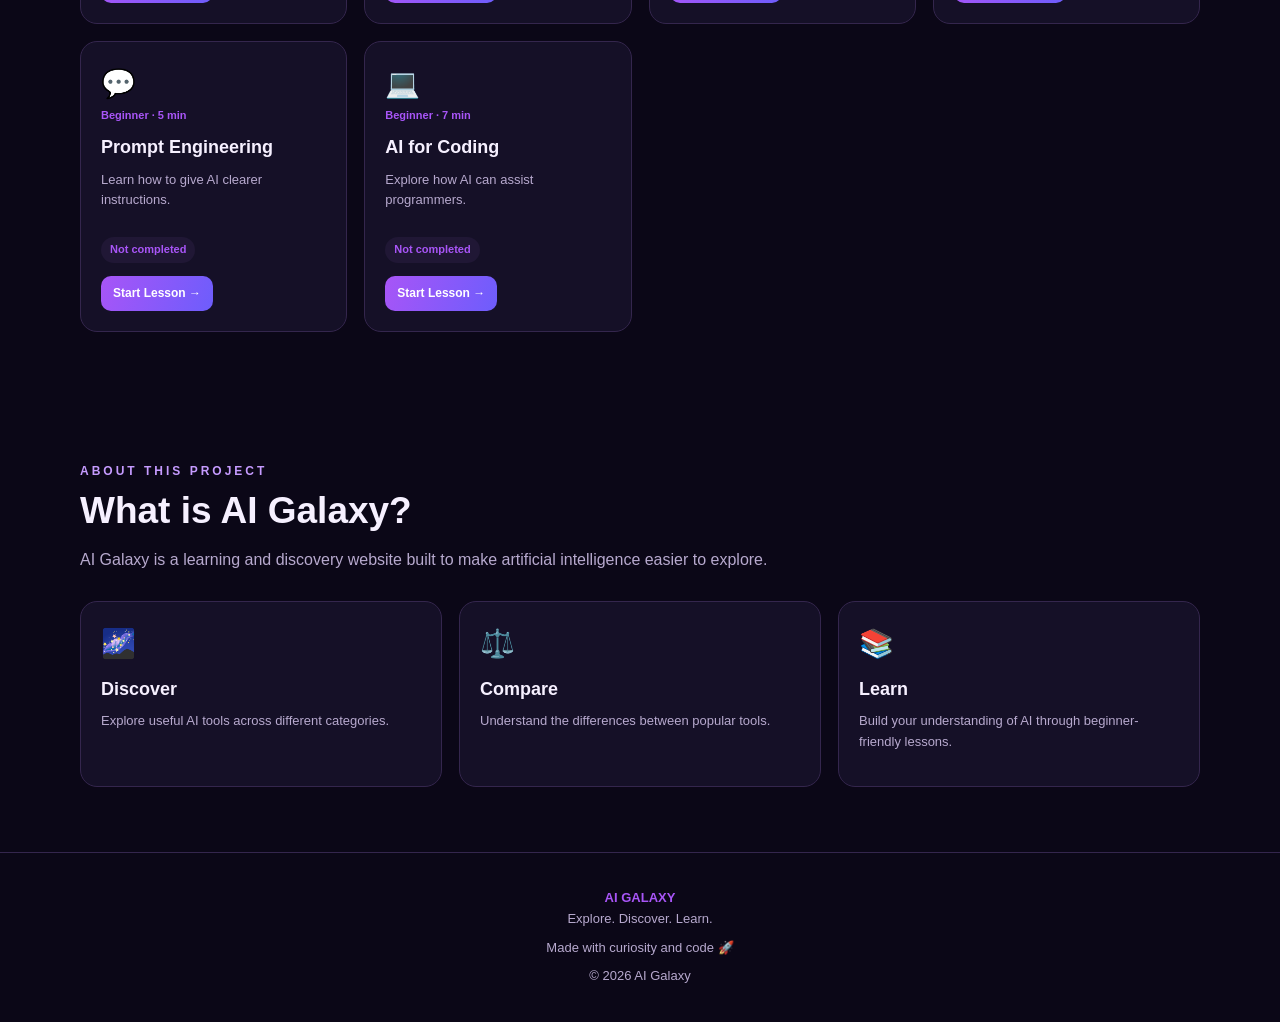
==== commit d1150c76: "Create index.html" ====
--- a/index.html
+++ b/index.html
@@ -1,69 +1,826 @@
-
-<!DOCTYPE html>
-<html lang="en">
-<head>
-  <meta charset="UTF-8">
-  <meta name="viewport" content="width=device-width, initial-scale=1.0">
-  <title>Galaxy AI</title>
-  <link rel="stylesheet" href="style.css">
-</head>
-<body>
-
-  <aside class="sidebar">
-    <div class="brand">✦ GALAXY AI</div>
-
-    <button id="newChatBtn" class="new-chat">
-      + New Chat
-    </button>
-
-    <h3>YOUR CHATS</h3>
-    <div id="history" class="history"></div>
-
-    <div class="sidebar-bottom">
-      <p>Powered by Galaxy AI</p>
-      <span>Version 1.0</span>
-    </div>
-  </aside>
-
-  <main class="main">
-    <header>
-      <button id="menuBtn" class="menu-btn">☰</button>
-      <div class="model-name">Galaxy AI <span>● Online UI</span></div>
-      <button id="themeBtn" class="theme-btn">☀</button>
-    </header>
-
-    <section id="chatArea" class="chat-area">
-      <div id="welcome" class="welcome">
-        <div class="logo">✦</div>
-        <h1>Welcome to <span>Galaxy AI</span></h1>
-        <p>Your universe of ideas starts here.</p>
-
-        <div class="suggestions">
-          <button class="suggestion">💡 Explain something simply</button>
-          <button class="suggestion">💻 Help me write code</button>
-          <button class="suggestion">🚀 Give me creative ideas</button>
-        </div>
-      </div>
-
-      <div id="messages" class="messages"></div>
-    </section>
-
-    <div class="composer-area">
-      <form id="chatForm" class="composer">
-        <textarea
-          id="userInput"
-          placeholder="Message Galaxy AI..."
-          rows="1"
-          required
-        ></textarea>
-        <button type="submit" id="sendBtn">➤</button>
-      </form>
-      <p class="disclaimer">
-        Galaxy AI can make mistakes. Check important information.
-      </p>
-    </div>
-  </main>
-
-  <script src="script.js"></script>
-</body>
-</html>
+
+<!DOCTYPE html>
+<html lang="en">
+<head>
+<meta charset="UTF-8">
+<meta name="viewport" content="width=device-width, initial-scale=1.0">
+<title>AI Galaxy | Explore the World of AI</title>
+<meta name="description" content="Discover AI tools, compare platforms, explore hidden gems and learn artificial intelligence.">
+<style>
+:root {
+  --bg:#0b0717;
+  --surface:#151027;
+  --surface2:#201735;
+  --text:#f6f0ff;
+  --muted:#b7a9ce;
+  --primary:#a855f7;
+  --secondary:#6d5dfc;
+  --border:#34264d;
+  --success:#4ade80;
+}
+body.light {
+  --bg:#f5f0ff;
+  --surface:#ffffff;
+  --surface2:#eee6ff;
+  --text:#211536;
+  --muted:#685b7c;
+  --primary:#8539d9;
+  --secondary:#6151df;
+  --border:#d9c9ef;
+  --success:#168746;
+}
+* {box-sizing:border-box;margin:0;padding:0}
+html {scroll-behavior:smooth;scroll-padding-top:90px}
+body {
+  font-family:Arial,Helvetica,sans-serif;
+  background:var(--bg);
+  color:var(--text);
+  line-height:1.6;
+  transition:background .25s,color .25s;
+}
+a {color:inherit;text-decoration:none}
+button,select,input {font:inherit}
+button {cursor:pointer}
+.container {width:min(1120px,92%);margin:auto}
+nav {
+  position:sticky;top:0;z-index:100;
+  background:color-mix(in srgb,var(--bg) 90%,transparent);
+  backdrop-filter:blur(16px);
+  border-bottom:1px solid var(--border);
+}
+.nav-inner {
+  min-height:70px;display:flex;align-items:center;
+  justify-content:space-between;gap:15px;
+}
+.logo {font-size:23px;font-weight:900;letter-spacing:-1px}
+.logo span {color:var(--primary)}
+.nav-links {display:flex;gap:18px;align-items:center;flex-wrap:wrap}
+.nav-links a {font-size:13px;color:var(--muted);font-weight:700}
+.nav-links a:hover {color:var(--primary)}
+.theme-btn,.menu-btn {
+  border:1px solid var(--border);background:var(--surface);
+  color:var(--text);padding:9px 12px;border-radius:10px;
+}
+.menu-btn {display:none}
+.hero {
+  text-align:center;padding:90px 15px 75px;
+  background:radial-gradient(ellipse at 50% 0%,#7137b84a,transparent 65%);
+}
+.eyebrow {
+  color:#c69bff;font-size:12px;letter-spacing:3px;
+  font-weight:800;text-transform:uppercase;
+}
+.hero h1 {
+  font-size:clamp(40px,8vw,76px);
+  line-height:1.08;margin:18px 0;
+  letter-spacing:-3px;
+}
+.gradient {
+  background:linear-gradient(90deg,#c084fc,#818cf8,#e879f9);
+  -webkit-background-clip:text;background-clip:text;color:transparent;
+}
+.hero p {color:var(--muted);max-width:640px;margin:0 auto 25px}
+.search-box {
+  max-width:620px;margin:auto;display:flex;gap:8px;
+  background:var(--surface);border:1px solid var(--border);
+  padding:7px;border-radius:15px;
+}
+.search-box input {
+  flex:1;min-width:0;background:transparent;border:0;
+  outline:0;color:var(--text);padding:10px;
+}
+.btn {
+  border:0;background:linear-gradient(110deg,var(--primary),var(--secondary));
+  color:white;padding:11px 17px;border-radius:10px;
+  font-weight:800;transition:.2s;
+}
+.btn:hover {transform:translateY(-2px);filter:brightness(1.12)}
+.btn.secondary {
+  background:var(--surface2);color:var(--text);
+  border:1px solid var(--border);
+}
+.btn.small {padding:8px 12px;font-size:12px}
+.stats {
+  display:flex;justify-content:center;gap:45px;
+  flex-wrap:wrap;margin-top:35px;
+}
+.stat strong {display:block;font-size:24px;color:var(--primary)}
+.stat span {font-size:12px;color:var(--muted)}
+section {padding:65px 0}
+.section-head {margin-bottom:28px}
+.section-head h2 {font-size:clamp(26px,5vw,37px);margin-bottom:7px}
+.section-head p {color:var(--muted)}
+.grid {
+  display:grid;grid-template-columns:repeat(auto-fit,minmax(230px,1fr));
+  gap:17px;
+}
+.card {
+  background:var(--surface);border:1px solid var(--border);
+  border-radius:17px;padding:20px;transition:.2s;
+}
+.card:hover {transform:translateY(-4px);border-color:var(--primary)}
+.card h3 {font-size:18px;margin:8px 0}
+.card p {font-size:13px;color:var(--muted);margin-bottom:13px}
+.card-icon {font-size:28px}
+.tag {
+  display:inline-block;padding:4px 9px;border-radius:30px;
+  background:var(--surface2);color:var(--primary);
+  font-size:11px;font-weight:800;margin:3px 3px 3px 0;
+}
+.card-actions {display:flex;gap:8px;flex-wrap:wrap;margin-top:12px}
+.category-card {text-align:center;cursor:pointer}
+.category-card .card-icon {font-size:32px}
+.toolbar {
+  display:flex;gap:10px;flex-wrap:wrap;margin-bottom:20px;
+}
+.toolbar input,.toolbar select,.finder-box select,.compare-select {
+  background:var(--surface);color:var(--text);
+  border:1px solid var(--border);padding:11px;
+  border-radius:10px;outline:none;
+}
+.toolbar input {flex:1;min-width:180px}
+.toolbar select {min-width:150px}
+.tool-top {display:flex;justify-content:space-between;gap:10px}
+.fav-btn {
+  border:0;background:transparent;color:var(--muted);
+  font-size:21px;cursor:pointer;
+}
+.fav-btn.active {color:#ff6b9e}
+.empty {
+  text-align:center;color:var(--muted);
+  padding:35px;border:1px dashed var(--border);
+  border-radius:15px;grid-column:1/-1;
+}
+.finder-box {
+  background:linear-gradient(135deg,#321c55,#19142d);
+  border:1px solid #67419a;border-radius:20px;
+  padding:28px;
+}
+.finder-box p {color:#d5c6eb}
+.finder-controls {
+  display:flex;gap:12px;flex-wrap:wrap;margin:20px 0;
+}
+.finder-controls select {flex:1;min-width:180px}
+.result-box {
+  background:#120d21;border:1px solid #68469a;
+  border-radius:13px;padding:18px;margin-top:15px;
+}
+.compare-layout {
+  display:grid;grid-template-columns:1fr 1fr;gap:15px;
+}
+.compare-select {width:100%;margin:10px 0}
+.compare-result {
+  display:grid;grid-template-columns:1fr 1fr;
+  gap:12px;margin-top:20px;
+}
+.compare-result .card {min-width:0}
+.compare-note {font-size:12px;color:var(--muted);margin-top:15px}
+.lesson-card {display:flex;flex-direction:column}
+.lesson-card .btn {margin-top:auto;align-self:flex-start}
+.lesson-meta {font-size:11px;color:var(--primary);font-weight:800}
+.progress-wrap {
+  height:10px;background:var(--surface2);
+  border-radius:20px;overflow:hidden;margin:12px 0;
+}
+.progress-bar {
+  height:100%;width:0%;background:linear-gradient(90deg,#a855f7,#818cf8);
+  transition:width .3s;
+}
+.progress-info {
+  display:flex;justify-content:space-between;
+  gap:10px;color:var(--muted);font-size:12px;
+}
+.lesson-panel {
+  background:var(--surface);border:1px solid var(--primary);
+  padding:25px;border-radius:18px;margin-top:22px;
+}
+.lesson-panel h3 {font-size:23px;margin:8px 0}
+.lesson-content {color:var(--muted);margin:12px 0}
+.lesson-content h4 {color:var(--text);margin-top:16px}
+.lesson-content ul {padding-left:22px;margin:8px 0}
+.quiz {
+  background:var(--surface2);padding:18px;
+  border-radius:13px;margin-top:20px;
+}
+.quiz-option {
+  display:block;width:100%;text-align:left;
+  background:var(--surface);border:1px solid var(--border);
+  color:var(--text);padding:12px;border-radius:9px;
+  margin:8px 0;
+}
+.quiz-option:hover {border-color:var(--primary)}
+.quiz-option.correct {border-color:var(--success);background:#16874620}
+.quiz-option.wrong {border-color:#ef6464;background:#ef646420}
+.feedback {font-weight:700;margin-top:12px;font-size:13px}
+footer {
+  border-top:1px solid var(--border);padding:35px 0;
+  text-align:center;color:var(--muted);font-size:13px;
+}
+footer strong {color:var(--primary)}
+.hidden {display:none!important}
+@media(max-width:850px) {
+  .nav-links {
+    display:none;position:absolute;top:70px;left:0;right:0;
+    background:var(--surface);padding:20px;
+    border-bottom:1px solid var(--border);
+    flex-direction:column;align-items:flex-start;
+  }
+  .nav-links.open {display:flex}
+  .menu-btn {display:block}
+}
+@media(max-width:600px) {
+  .hero {padding-top:65px}
+  .search-box {flex-direction:column}
+  .stats {gap:20px}
+  .compare-layout,.compare-result {grid-template-columns:1fr}
+  section {padding:48px 0}
+}
+</style>
+</head>
+
+<body>
+<nav>
+ <div class="container nav-inner">
+  <a class="logo" href="#home">AI <span>GALAXY</span></a>
+  <div class="nav-links" id="navLinks">
+   <a href="#home">Home</a>
+   <a href="#finder">AI Finder</a>
+   <a href="#categories">Categories</a>
+   <a href="#explore">Explore</a>
+   <a href="#compare">Compare</a>
+   <a href="#gems">Hidden Gems</a>
+   <a href="#learn">Learning Hub</a>
+   <a href="#about">About</a>
+  </div>
+  <div style="display:flex;gap:8px">
+   <button class="theme-btn" id="themeBtn" onclick="toggleTheme()">☀️</button>
+   <button class="menu-btn" onclick="toggleMenu()">☰</button>
+  </div>
+ </div>
+</nav>
+
+<header class="hero" id="home">
+ <div class="eyebrow">Your gateway to artificial intelligence</div>
+ <h1>Explore the <span class="gradient">AI Universe.</span></h1>
+ <p>Discover powerful AI tools, find hidden gems, compare platforms and learn how artificial intelligence works.</p>
+ <div class="search-box">
+  <input id="heroSearch" type="search" placeholder="Search AI tools...">
+  <button class="btn" onclick="searchFromHero()">Explore AI</button>
+ </div>
+ <div class="stats">
+  <div class="stat"><strong>24+</strong><span>AI Tools</span></div>
+  <div class="stat"><strong>6</strong><span>Learning Lessons</span></div>
+  <div class="stat"><strong>6</strong><span>Hidden Gems</span></div>
+ </div>
+</header>
+
+<main class="container">
+
+<section id="finder">
+ <div class="section-head">
+  <div class="eyebrow">Smart discovery</div>
+  <h2>AI Tool Finder ✨</h2>
+  <p>Tell us what you want to do and we'll suggest some tools.</p>
+ </div>
+ <div class="finder-box">
+  <h3>What do you need AI for?</h3>
+  <p>Choose your goal and preferred access option.</p>
+  <div class="finder-controls">
+   <select id="finderGoal">
+    <option value="all">Any purpose</option>
+    <option value="chat">Chat & Research</option>
+    <option value="writing">Writing</option>
+    <option value="coding">Coding</option>
+    <option value="image">Image Generation</option>
+    <option value="video">Video Editing</option>
+    <option value="audio">Audio & Music</option>
+    <option value="productivity">Productivity</option>
+   </select>
+   <select id="finderBudget">
+    <option value="all">Any access option</option>
+    <option value="free">Free option preferred</option>
+   </select>
+   <button class="btn" onclick="findTools()">Find Tools</button>
+  </div>
+  <div id="finderResults"></div>
+ </div>
+</section>
+
+<section id="categories">
+ <div class="section-head">
+  <div class="eyebrow">Explore by interest</div>
+  <h2>AI Categories</h2>
+  <p>Find tools based on what you want to create.</p>
+ </div>
+ <div class="grid" id="categoryGrid"></div>
+</section>
+
+<section id="explore">
+ <div class="section-head">
+  <div class="eyebrow">Discover your next favourite tool</div>
+  <h2>Explore AI Tools</h2>
+  <p>Browse the directory and save tools to your favourites.</p>
+ </div>
+ <div class="toolbar">
+  <input id="toolSearch" type="search" placeholder="Search tools..." oninput="renderTools()">
+  <select id="categoryFilter" onchange="renderTools()">
+   <option value="all">All categories</option>
+   <option value="chat">Chat & Research</option>
+   <option value="writing">Writing</option>
+   <option value="coding">Coding</option>
+   <option value="image">Image Generation</option>
+   <option value="video">Video</option>
+   <option value="audio">Audio & Music</option>
+   <option value="productivity">Productivity</option>
+  </select>
+  <select id="sortFilter" onchange="renderTools()">
+   <option value="name">Sort: A-Z</option>
+   <option value="category">Sort: Category</option>
+  </select>
+ </div>
+ <div class="grid" id="toolGrid"></div>
+</section>
+
+<section id="favourites">
+ <div class="section-head">
+  <div class="eyebrow">Your personal collection</div>
+  <h2>My Favourites ❤️</h2>
+  <p>Your saved tools stay on this device.</p>
+ </div>
+ <div class="grid" id="favouriteGrid"></div>
+</section>
+
+<section id="compare">
+ <div class="section-head">
+  <div class="eyebrow">Side-by-side discovery</div>
+  <h2>Compare AI Tools ⚖️</h2>
+  <p>Choose two tools to compare their basic information.</p>
+ </div>
+ <div class="compare-layout">
+  <div class="card">
+   <h3>First Tool</h3>
+   <select id="compareA" class="compare-select"></select>
+  </div>
+  <div class="card">
+   <h3>Second Tool</h3>
+   <select id="compareB" class="compare-select"></select>
+  </div>
+ </div>
+ <button class="btn" style="margin-top:15px" onclick="compareTools()">Compare Now</button>
+ <div id="compareResult"></div>
+ <p class="compare-note">Note: This comparison uses curated descriptions and general access guidance. It is not a live performance benchmark or a verification of current pricing.</p>
+</section>
+
+<section id="gems">
+ <div class="section-head">
+  <div class="eyebrow">Beyond the popular names</div>
+  <h2>Hidden Gems 💎</h2>
+  <p>Discover interesting AI tools you might not have heard about.</p>
+ </div>
+ <div style="margin-bottom:20px">
+  <button class="btn" onclick="randomGem()">🎲 Surprise Me</button>
+ </div>
+ <div class="grid" id="gemGrid"></div>
+</section>
+
+<section id="learn">
+ <div class="section-head">
+  <div class="eyebrow">Learn something new</div>
+  <h2>AI Learning Hub 🧠</h2>
+  <p>Understand artificial intelligence, one lesson at a time.</p>
+ </div>
+
+ <div class="card" style="margin-bottom:22px">
+  <div style="display:flex;justify-content:space-between;gap:10px;flex-wrap:wrap">
+   <h3>Your Learning Progress</h3>
+   <strong id="progressPercent" style="color:var(--primary)">0%</strong>
+  </div>
+  <div class="progress-wrap">
+   <div class="progress-bar" id="progressBar"></div>
+  </div>
+  <div class="progress-info">
+   <span id="progressText">0 of 6 lessons completed</span>
+   <button class="btn secondary small" onclick="resetProgress()">Reset Progress</button>
+  </div>
+ </div>
+
+ <div class="grid" id="lessonGrid"></div>
+ <div id="lessonPanel"></div>
+</section>
+
+<section id="about">
+ <div class="section-head">
+  <div class="eyebrow">About this project</div>
+  <h2>What is AI Galaxy?</h2>
+  <p>AI Galaxy is a learning and discovery website built to make artificial intelligence easier to explore.</p>
+ </div>
+ <div class="grid">
+  <div class="card">
+   <div class="card-icon">🌌</div>
+   <h3>Discover</h3>
+   <p>Explore useful AI tools across different categories.</p>
+  </div>
+  <div class="card">
+   <div class="card-icon">⚖️</div>
+   <h3>Compare</h3>
+   <p>Understand the differences between popular tools.</p>
+  </div>
+  <div class="card">
+   <div class="card-icon">📚</div>
+   <h3>Learn</h3>
+   <p>Build your understanding of AI through beginner-friendly lessons.</p>
+  </div>
+ </div>
+</section>
+</main>
+
+<footer>
+ <div class="container">
+  <strong>AI GALAXY</strong>
+  <p>Explore. Discover. Learn.</p>
+  <p style="margin-top:8px">Made with curiosity and code 🚀</p>
+  <p style="margin-top:8px">© <span id="year"></span> AI Galaxy</p>
+ </div>
+</footer>
+
+<script>
+// -------------------- DATA --------------------
+
+const tools = [
+ {name:"ChatGPT",cat:"chat",icon:"🤖",desc:"An AI assistant for questions, writing, brainstorming and coding.",access:"Free option",url:"https://chatgpt.com"},
+ {name:"Claude",cat:"chat",icon:"🧠",desc:"An AI assistant useful for writing, analysis and problem solving.",access:"Free option",url:"https://claude.ai"},
+ {name:"Gemini",cat:"chat",icon:"✨",desc:"Google's AI assistant for research, creativity and everyday tasks.",access:"Free option",url:"https://gemini.google.com"},
+ {name:"Perplexity",cat:"chat",icon:"🔎",desc:"An AI-powered answer engine designed for research and discovery.",access:"Free option",url:"https://www.perplexity.ai"},
+ {name:"Grammarly",cat:"writing",icon:"✍️",desc:"Helps improve grammar, clarity and writing style.",access:"Free option",url:"https://www.grammarly.com"},
+ {name:"QuillBot",cat:"writing",icon:"📝",desc:"Writing assistant with paraphrasing and summarising features.",access:"Free option",url:"https://quillbot.com"},
+ {name:"GitHub Copilot",cat:"coding",icon:"💻",desc:"AI coding assistance inside supported development environments.",access:"Check plans",url:"https://github.com/features/copilot"},
+ {name:"Cursor",cat:"coding",icon:"⌨️",desc:"A code editor with AI-powered coding features.",access:"Free option",url:"https://cursor.com"},
+ {name:"Replit",cat:"coding",icon:"🚀",desc:"An online coding platform with AI development features.",access:"Free option",url:"https://replit.com"},
+ {name:"Blackbox AI",cat:"coding",icon:"⬛",desc:"AI tools for coding assistance and developer workflows.",access:"Free option",url:"https://www.blackbox.ai"},
+ {name:"Canva",cat:"image",icon:"🎨",desc:"A design platform with AI-powered creative tools.",access:"Free option",url:"https://www.canva.com"},
+ {name:"Adobe Firefly",cat:"image",icon:"🔥",desc:"Generative AI tools for creating and editing visual content.",access:"Free option",url:"https://firefly.adobe.com"},
+ {name:"Ideogram",cat:"image",icon:"🖼️",desc:"An image generation platform known for creative visual designs.",access:"Free option",url:"https://ideogram.ai"},
+ {name:"Leonardo AI",cat:"image",icon:"🌠",desc:"Creative AI platform for generating visual artwork.",access:"Free option",url:"https://leonardo.ai"},
+ {name:"Playground",cat:"image",icon:"🪄",desc:"An online platform for AI-assisted image creation.",access:"Check plans",url:"https://playground.com"},
+ {name:"Runway",cat:"video",icon:"🎬",desc:"Creative AI tools for video generation and editing.",access:"Free option",url:"https://runwayml.com"},
+ {name:"Pika",cat:"video",icon:"🎥",desc:"AI-powered video creation and visual effects.",access:"Free option",url:"https://pika.art"},
+ {name:"CapCut",cat:"video",icon:"✂️",desc:"Video editor with AI-assisted editing features.",access:"Free option",url:"https://www.capcut.com"},
+ {name:"InVideo AI",cat:"video",icon:"📹",desc:"AI-assisted video creation from text prompts.",access:"Free option",url:"https://invideo.io"},
+ {name:"ElevenLabs",cat:"audio",icon:"🎙️",desc:"AI voice generation and audio tools.",access:"Free option",url:"https://elevenlabs.io"},
+ {name:"Suno",cat:"audio",icon:"🎵",desc:"AI music generation platform.",access:"Free option",url:"https://suno.com"},
+ {name:"Udio",cat:"audio",icon:"🎧",desc:"AI-powered music creation platform.",access:"Check plans",url:"https://www.udio.com"},
+ {name:"Notion AI",cat:"productivity",icon:"📚",desc:"AI features for notes, documents and productivity.",access:"Check plans",url:"https://www.notion.com"},
+ {name:"Otter",cat:"productivity",icon:"🦦",desc:"AI-assisted transcription and meeting notes.",access:"Free option",url:"https://otter.ai"}
+];
+
+const categories = [
+ {id:"chat",name:"Chat & Research",icon:"🤖",desc:"Ask questions and explore ideas."},
+ {id:"writing",name:"Writing",icon:"✍️",desc:"Improve your writing and communication."},
+ {id:"coding",name:"Coding",icon:"💻",desc:"Build and understand software."},
+ {id:"image",name:"Image Generation",icon:"🎨",desc:"Create and explore visual ideas."},
+ {id:"video",name:"Video",icon:"🎬",desc:"Create and edit video content."},
+ {id:"audio",name:"Audio & Music",icon:"🎵",desc:"Explore AI voice and music tools."},
+ {id:"productivity",name:"Productivity",icon:"⚡",desc:"Organise tasks and information."}
+];
+
+const gems = [
+ {name:"Napkin AI",icon:"📊",cat:"Visual storytelling",desc:"Turn written ideas into visual diagrams and graphics.",url:"https://www.napkin.ai"},
+ {name:"Gamma",icon:"🖥️",cat:"Presentations",desc:"Create presentations, documents and visual content with AI assistance.",url:"https://gamma.app"},
+ {name:"NotebookLM",icon:"📓",cat:"Research & Learning",desc:"Explore and understand information from sources you provide.",url:"https://notebooklm.google.com"},
+ {name:"Phind",icon:"🔍",cat:"Developer Research",desc:"An AI search experience focused on technical and programming questions.",url:"https://www.phind.com"},
+ {name:"tldraw",icon:"🧩",cat:"Visual Brainstorming",desc:"A digital whiteboard for drawing, planning and organising ideas.",url:"https://www.tldraw.com"},
+ {name:"Krea",icon:"🪄",cat:"Creative AI",desc:"Explore AI-assisted visual creation and creative workflows.",url:"https://www.krea.ai"}
+];
+
+const lessons = [
+ {
+  id:1,title:"What is Artificial Intelligence?",icon:"🤖",level:"Beginner",time:"5 min",
+  intro:"Understand what AI means and how it appears in everyday life.",
+  content:`<p>Artificial Intelligence (AI) is a field of computer science that focuses on creating systems that can perform tasks normally associated with human intelligence.</p>
+  <h4>Examples of AI</h4><ul><li>Voice assistants that understand questions.</li><li>Recommendation systems that suggest videos.</li><li>Computer programs that recognise objects in pictures.</li><li>Chatbots that generate responses.</li></ul>
+  <h4>Does AI think exactly like a human?</h4><p>No. AI systems process information using algorithms and learned patterns. They can make mistakes and do not understand the world exactly as people do.</p>
+  <h4>Remember</h4><p>AI is a broad field. Machine learning and deep learning are some of the technologies used within it.</p>`,
+  question:"Which statement best describes Artificial Intelligence?",
+  options:["A type of computer hardware","Computer systems performing tasks associated with human intelligence","A programming language","A computer screen"],answer:1,
+  explanation:"AI describes computer systems designed to perform tasks associated with human intelligence."
+ },
+ {
+  id:2,title:"Machine Learning vs Deep Learning",icon:"🧠",level:"Beginner",time:"7 min",
+  intro:"Discover how machines learn patterns from data.",
+  content:`<p>Machine Learning (ML) is a branch of AI in which systems learn patterns from data and use them to make predictions or decisions.</p>
+  <h4>How does ML work?</h4><ul><li>Data is collected.</li><li>A model is trained using that data.</li><li>The model learns patterns.</li><li>It uses those patterns to make predictions on new data.</li></ul>
+  <h4>What is Deep Learning?</h4><p>Deep Learning is a specialised part of machine learning. It uses neural networks with multiple layers to learn complex patterns.</p>
+  <h4>Simple relationship</h4><p>AI is the broad field. ML is a part of AI. Deep Learning is a part of ML.</p>`,
+  question:"Which statement is correct?",
+  options:["ML is part of AI, and DL is part of ML","AI is part of DL","DL and AI are unrelated","ML is a type of computer monitor"],answer:0,
+  explanation:"Machine learning is a branch of AI, and deep learning is a specialised branch of machine learning."
+ },
+ {
+  id:3,title:"Neural Networks Explained",icon:"🔗",level:"Beginner",time:"6 min",
+  intro:"Learn the basic idea behind artificial neural networks.",
+  content:`<p>Artificial neural networks are computing systems loosely inspired by the way biological brains process information.</p>
+  <h4>Basic structure</h4><ul><li><b>Input layer:</b> Receives information.</li><li><b>Hidden layers:</b> Process information and learn patterns.</li><li><b>Output layer:</b> Produces a result.</li></ul>
+  <h4>Training</h4><p>During training, a network adjusts its internal parameters to reduce errors on training examples.</p>
+  <h4>Where are they used?</h4><p>Image recognition, speech processing, translation and many generative AI systems use neural network techniques.</p>`,
+  question:"Which layer receives the original information?",
+  options:["Output layer","Input layer","Hidden layer","Storage layer"],answer:1,
+  explanation:"The input layer receives the data that the network will process."
+ },
+ {
+  id:4,title:"Generative AI",icon:"✨",level:"Beginner",time:"6 min",
+  intro:"Understand how AI can generate text, images, audio and more.",
+  content:`<p>Generative AI refers to systems that can create new content based on patterns learned during training.</p>
+  <h4>What can it generate?</h4><ul><li>Text, explanations and summaries.</li><li>Images and illustrations.</li><li>Audio and synthetic voices.</li><li>Music and video.</li><li>Computer code.</li></ul>
+  <h4>How does it work?</h4><p>Generative models learn statistical patterns from training data and use them to produce new outputs in response to an instruction or prompt.</p>
+  <h4>Important limitation</h4><p>Generated content can be inaccurate, misleading or incomplete. Always check important information.</p>`,
+  question:"What is a main purpose of generative AI?",
+  options:["Only storing files","Creating new content based on learned patterns","Replacing computer hardware","Increasing internet speed"],answer:1,
+  explanation:"Generative AI creates content such as text, images, audio and code."
+ },
+ {
+  id:5,title:"Prompt Engineering",icon:"💬",level:"Beginner",time:"5 min",
+  intro:"Learn how to give AI clearer instructions.",
+  content:`<p>A prompt is the instruction or input you give to an AI system. Prompt engineering means designing clear and useful prompts to guide the system.</p>
+  <h4>A useful prompt includes</h4><ul><li><b>Goal:</b> What do you want?</li><li><b>Context:</b> What background should the AI know?</li><li><b>Format:</b> Should the answer be a list, table or explanation?</li><li><b>Constraints:</b> What should it include or avoid?</li></ul>
+  <h4>Example</h4><p>Instead of writing "Explain AI", try: "Explain artificial intelligence in simple language using three everyday examples and a short summary."</p>
+  <h4>Tip</h4><p>If the response is not useful, refine your prompt and explain what needs to change.</p>`,
+  question:"Which is generally the clearest prompt?",
+  options:["Do something","AI help","Explain machine learning in simple language with two examples","Tell me everything"],answer:2,
+  explanation:"A clear prompt specifies the topic, expected language and useful details."
+ },
+ {
+  id:6,title:"AI for Coding",icon:"💻",level:"Beginner",time:"7 min",
+  intro:"Explore how AI can assist programmers.",
+  content:`<p>AI coding assistants can help programmers understand code, find errors, generate examples and explore unfamiliar concepts.</p>
+  <h4>Common uses</h4><ul><li>Explain what a code block does.</li><li>Suggest ways to fix errors.</li><li>Generate starter examples.</li><li>Help write tests and documentation.</li><li>Explain programming concepts.</li></ul>
+  <h4>Can AI replace learning to code?</h4><p>No. Understanding programming fundamentals is still important. AI-generated code can contain mistakes, so programmers need to review and test it.</p>
+  <h4>Good practice</h4><p>Ask AI to explain the code, understand each part, then experiment and test it yourself.</p>`,
+  question:"What should a programmer do with AI-generated code?",
+  options:["Trust it without checking","Delete all their own code","Review, understand and test it","Assume it can never contain errors"],answer:2,
+  explanation:"AI-generated code can contain mistakes. Review and test it before relying on it."
+ }
+];
+
+// -------------------- THEME --------------------
+
+function toggleTheme() {
+ document.body.classList.toggle("light");
+ const light = document.body.classList.contains("light");
+ localStorage.setItem("aiGalaxyTheme",light?"light":"dark");
+ document.getElementById("themeBtn").textContent=light?"🌙":"☀️";
+}
+if(localStorage.getItem("aiGalaxyTheme")==="light"){
+ document.body.classList.add("light");
+ document.getElementById("themeBtn").textContent="🌙";
+}
+function toggleMenu(){
+ document.getElementById("navLinks").classList.toggle("open");
+}
+document.querySelectorAll(".nav-links a").forEach(a=>{
+ a.addEventListener("click",()=>document.getElementById("navLinks").classList.remove("open"));
+});
+document.getElementById("year").textContent=new Date().getFullYear();
+
+// -------------------- GENERAL HELPERS --------------------
+
+function categoryName(id){
+ const c=categories.find(x=>x.id===id);
+ return c?c.name:id;
+}
+function toolCard(tool){
+ const isFav=getFavourites().includes(tool.name);
+ return `<article class="card">
+  <div class="tool-top">
+   <span class="card-icon">${tool.icon}</span>
+   <button class="fav-btn ${isFav?"active":""}" title="Toggle favourite" onclick="toggleFavourite('${tool.name}')">${isFav?"♥":"♡"}</button>
+  </div>
+  <h3>${tool.name}</h3>
+  <span class="tag">${categoryName(tool.cat)}</span>
+  <p>${tool.desc}</p>
+  <span class="tag">${tool.access}</span>
+  <div class="card-actions">
+   <a class="btn small" href="${tool.url}" target="_blank" rel="noopener noreferrer">Visit Website ↗</a>
+  </div>
+ </article>`;
+}
+
+// -------------------- CATEGORIES --------------------
+
+function renderCategories(){
+ document.getElementById("categoryGrid").innerHTML=categories.map(c=>`
+ <div class="card category-card" onclick="filterCategory('${c.id}')">
+  <div class="card-icon">${c.icon}</div>
+  <h3>${c.name}</h3>
+  <p>${c.desc}</p>
+  <span class="tag">Explore category →</span>
+ </div>`).join("");
+}
+function filterCategory(id){
+ document.getElementById("categoryFilter").value=id;
+ renderTools();
+ document.getElementById("explore").scrollIntoView({behavior:"smooth"});
+}
+
+// -------------------- TOOL DIRECTORY --------------------
+
+function renderTools(){
+ let list=[...tools];
+ const query=document.getElementById("toolSearch").value.toLowerCase().trim();
+ const category=document.getElementById("categoryFilter").value;
+ const sort=document.getElementById("sortFilter").value;
+ if(query) list=list.filter(t=>(t.name+" "+t.desc+" "+categoryName(t.cat)).toLowerCase().includes(query));
+ if(category!=="all") list=list.filter(t=>t.cat===category);
+ list.sort((a,b)=>sort==="category"?(a.cat.localeCompare(b.cat)||a.name.localeCompare(b.name)):a.name.localeCompare(b.name));
+ document.getElementById("toolGrid").innerHTML=list.length?list.map(toolCard).join(""):`<div class="empty">No tools found. Try another search.</div>`;
+}
+function searchFromHero(){
+ document.getElementById("toolSearch").value=document.getElementById("heroSearch").value;
+ document.getElementById("categoryFilter").value="all";
+ renderTools();
+ document.getElementById("explore").scrollIntoView({behavior:"smooth"});
+}
+document.getElementById("heroSearch").addEventListener("keydown",e=>{
+ if(e.key==="Enter")searchFromHero();
+});
+
+// -------------------- FAVOURITES --------------------
+
+function getFavourites(){
+ try{return JSON.parse(localStorage.getItem("aiGalaxyFavourites")||"[]")}
+ catch{return []}
+}
+function toggleFavourite(name){
+ let favs=getFavourites();
+ favs=favs.includes(name)?favs.filter(x=>x!==name):[...favs,name];
+ localStorage.setItem("aiGalaxyFavourites",JSON.stringify(favs));
+ renderTools();
+ renderFavourites();
+}
+function renderFavourites(){
+ const favs=getFavourites();
+ const list=tools.filter(t=>favs.includes(t.name));
+ document.getElementById("favouriteGrid").innerHTML=list.length?list.map(toolCard).join(""):`<div class="empty">No favourites yet. Tap the ♡ on any tool to save it here.</div>`;
+}
+
+// -------------------- AI FINDER --------------------
+
+function findTools(){
+ const goal=document.getElementById("finderGoal").value;
+ const budget=document.getElementById("finderBudget").value;
+ let list=tools;
+ if(goal!=="all")list=list.filter(t=>t.cat===goal);
+ if(budget==="free")list=list.filter(t=>t.access==="Free option");
+ const results=document.getElementById("finderResults");
+ results.innerHTML=list.length?`<div class="result-box"><h3>Here are some suggestions ✨</h3><div class="grid" style="margin-top:15px">${list.slice(0,4).map(toolCard).join("")}</div></div>`:`<div class="result-box">No matching tools found. Try changing your choices.</div>`;
+}
+
+// -------------------- COMPARISON --------------------
+
+function setupCompare(){
+ const options=tools.map(t=>`<option value="${t.name}">${t.name}</option>`).join("");
+ document.getElementById("compareA").innerHTML=options;
+ document.getElementById("compareB").innerHTML=options;
+ document.getElementById("compareB").value="Claude";
+}
+function compareTools(){
+ const a=tools.find(t=>t.name===document.getElementById("compareA").value);
+ const b=tools.find(t=>t.name===document.getElementById("compareB").value);
+ const result=document.getElementById("compareResult");
+ if(!a||!b)return;
+ if(a.name===b.name){
+  result.innerHTML=`<div class="empty">Choose two different tools to compare.</div>`;
+  return;
+ }
+ result.innerHTML=`<div class="compare-result">
+ ${[a,b].map(t=>`<div class="card">
+ <div class="card-icon">${t.icon}</div><h3>${t.name}</h3>
+ <span class="tag">${categoryName(t.cat)}</span>
+ <p>${t.desc}</p><strong>${t.access}</strong>
+ <div class="card-actions"><a class="btn small" href="${t.url}" target="_blank" rel="noopener noreferrer">Visit ↗</a></div>
+ </div>`).join("")}</div>`;
+}
+
+// -------------------- HIDDEN GEMS --------------------
+
+function renderGems(){
+ document.getElementById("gemGrid").innerHTML=gems.map(g=>`
+ <article class="card">
+  <div class="card-icon">${g.icon}</div>
+  <h3>${g.name}</h3>
+  <span class="tag">${g.cat}</span>
+  <p>${g.desc}</p>
+  <a class="btn small" href="${g.url}" target="_blank" rel="noopener noreferrer">Explore ↗</a>
+ </article>`).join("");
+}
+function randomGem(){
+ const gem=gems[Math.floor(Math.random()*gems.length)];
+ document.getElementById("gemGrid").innerHTML=`
+ <article class="card" style="border-color:var(--primary)">
+  <div class="card-icon">${gem.icon}</div><h3>${gem.name}</h3>
+  <span class="tag">${gem.cat}</span><p>${gem.desc}</p>
+  <a class="btn small" href="${gem.url}" target="_blank" rel="noopener noreferrer">Explore ↗</a>
+ </article>`+gems.filter(g=>g.name!==gem.name).map(g=>`
+ <article class="card"><div class="card-icon">${g.icon}</div><h3>${g.name}</h3><span class="tag">${g.cat}</span><p>${g.desc}</p><a class="btn small" href="${g.url}" target="_blank" rel="noopener noreferrer">Explore ↗</a></article>`).join("");
+}
+
+// -------------------- LEARNING HUB --------------------
+
+function getCompleted(){
+ try{return JSON.parse(localStorage.getItem("aiGalaxyLessons")||"[]")}
+ catch{return []}
+}
+function saveCompleted(list){
+ localStorage.setItem("aiGalaxyLessons",JSON.stringify(list));
+}
+function renderProgress(){
+ const completed=getCompleted();
+ const percent=Math.round(completed.length/lessons.length*100);
+ document.getElementById("progressBar").style.width=percent+"%";
+ document.getElementById("progressPercent").textContent=percent+"%";
+ document.getElementById("progressText").textContent=`${completed.length} of ${lessons.length} lessons completed`;
+}
+function renderLessons(){
+ const completed=getCompleted();
+ document.getElementById("lessonGrid").innerHTML=lessons.map(l=>`
+ <article class="card lesson-card">
+  <div class="card-icon">${l.icon}</div>
+  <div class="lesson-meta">${l.level} · ${l.time}</div>
+  <h3>${l.title}</h3>
+  <p>${l.intro}</p>
+  <div style="margin:10px 0">
+   ${completed.includes(l.id)?'<span class="tag">✓ Completed</span>':'<span class="tag">Not completed</span>'}
+  </div>
+  <button class="btn small" onclick="openLesson(${l.id})">${completed.includes(l.id)?"Review Lesson":"Start Lesson"} →</button>
+ </article>`).join("");
+ renderProgress();
+}
+function openLesson(id){
+ const lesson=lessons.find(l=>l.id===id);
+ if(!lesson)return;
+ document.getElementById("lessonPanel").innerHTML=`
+ <div class="lesson-panel" id="activeLesson">
+  <div class="lesson-meta">LESSON ${lesson.id} · ${lesson.time}</div>
+  <h3>${lesson.icon} ${lesson.title}</h3>
+  <div class="lesson-content">${lesson.content}</div>
+  <div class="quiz">
+   <h3>🧩 Quick Knowledge Check</h3>
+   <p>${lesson.question}</p>
+   <div id="quizOptions">
+    ${lesson.options.map((o,i)=>`<button class="quiz-option" onclick="answerQuiz(${lesson.id},${i})">${String.fromCharCode(65+i)}. ${o}</button>`).join("")}
+   </div>
+   <div class="feedback" id="quizFeedback"></div>
+  </div>
+  <div style="display:flex;gap:10px;flex-wrap:wrap;margin-top:18px">
+   <button class="btn secondary" onclick="closeLesson()">Close Lesson</button>
+   <button class="btn" id="completeBtn" onclick="completeLesson(${lesson.id})">Mark as Completed ✓</button>
+  </div>
+ </div>`;
+ document.getElementById("activeLesson").scrollIntoView({behavior:"smooth",block:"start"});
+}
+function answerQuiz(id,selected){
+ const lesson=lessons.find(l=>l.id===id);
+ if(!lesson)return;
+ const buttons=document.querySelectorAll("#quizOptions .quiz-option");
+ buttons.forEach((button,i)=>{
+  button.disabled=true;
+  if(i===lesson.answer)button.classList.add("correct");
+  else if(i===selected)button.classList.add("wrong");
+ });
+ const feedback=document.getElementById("quizFeedback");
+ if(selected===lesson.answer){
+  feedback.textContent="✓ Correct! "+lesson.explanation;
+  feedback.style.color="var(--success)";
+ }else{
+  feedback.textContent="Not quite! "+lesson.explanation;
+  feedback.style.color="#ef7777";
+ }
+}
+function completeLesson(id){
+ const completed=getCompleted();
+ if(!completed.includes(id))completed.push(id);
+ saveCompleted(completed);
+ renderLessons();
+ const btn=document.getElementById("completeBtn");
+ if(btn){btn.textContent="✓ Lesson Completed";btn.disabled=true;}
+}
+function closeLesson(){
+ document.getElementById("lessonPanel").innerHTML="";
+}
+function resetProgress(){
+ if(!confirm("Are you sure you want to reset all lesson progress?"))return;
+ saveCompleted([]);
+ renderLessons();
+ closeLesson();
+}
+
+// -------------------- STARTUP --------------------
+
+renderCategories();
+renderTools();
+renderFavourites();
+setupCompare();
+renderGems();
+renderLessons();
+</script>
+</body>
+</html>
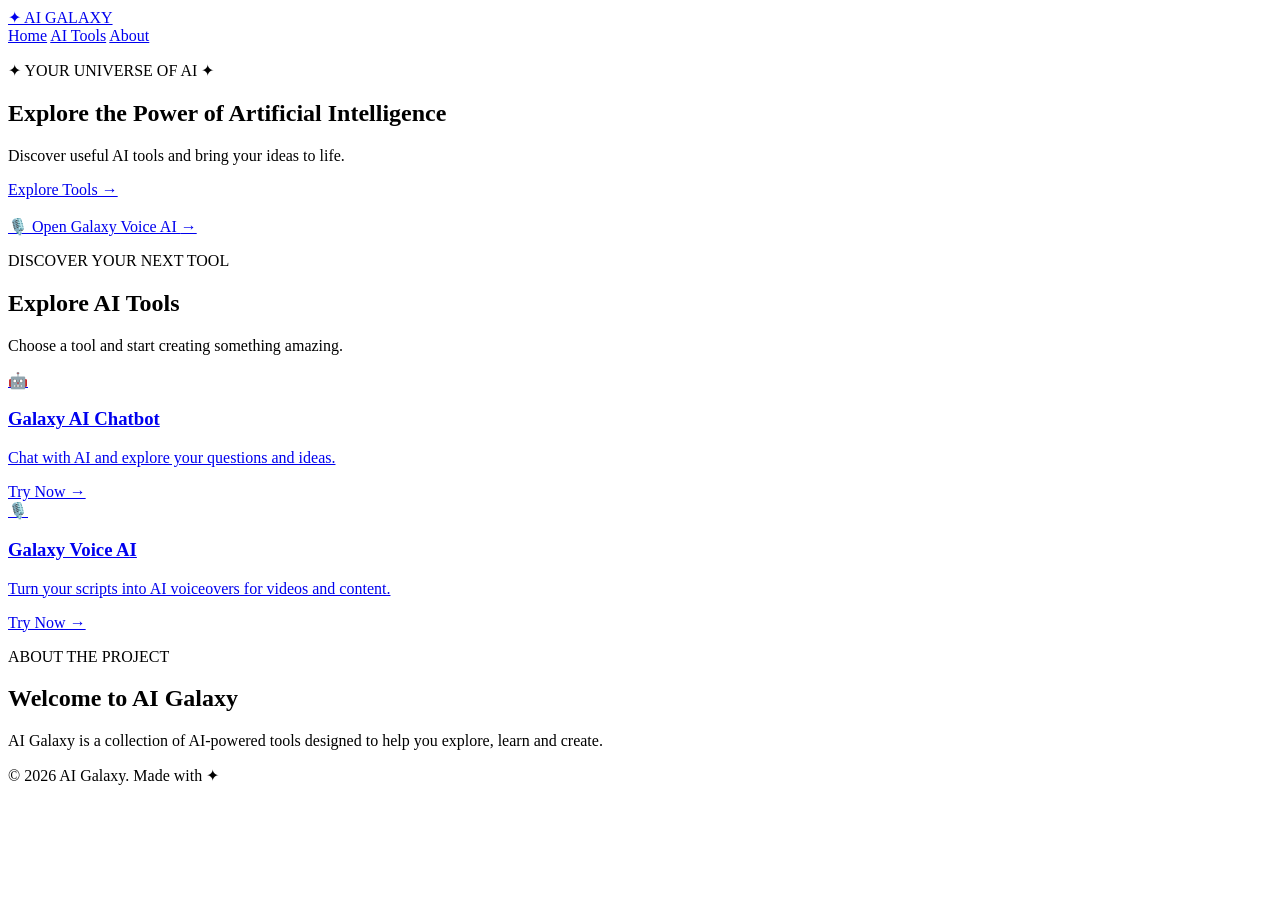
==== commit 001ec5de: "Update index.html" ====
--- a/index.html
+++ b/index.html
@@ -2,825 +2,76 @@
 <!DOCTYPE html>
 <html lang="en">
 <head>
-<meta charset="UTF-8">
-<meta name="viewport" content="width=device-width, initial-scale=1.0">
-<title>AI Galaxy | Explore the World of AI</title>
-<meta name="description" content="Discover AI tools, compare platforms, explore hidden gems and learn artificial intelligence.">
-<style>
-:root {
-  --bg:#0b0717;
-  --surface:#151027;
-  --surface2:#201735;
-  --text:#f6f0ff;
-  --muted:#b7a9ce;
-  --primary:#a855f7;
-  --secondary:#6d5dfc;
-  --border:#34264d;
-  --success:#4ade80;
-}
-body.light {
-  --bg:#f5f0ff;
-  --surface:#ffffff;
-  --surface2:#eee6ff;
-  --text:#211536;
-  --muted:#685b7c;
-  --primary:#8539d9;
-  --secondary:#6151df;
-  --border:#d9c9ef;
-  --success:#168746;
-}
-* {box-sizing:border-box;margin:0;padding:0}
-html {scroll-behavior:smooth;scroll-padding-top:90px}
-body {
-  font-family:Arial,Helvetica,sans-serif;
-  background:var(--bg);
-  color:var(--text);
-  line-height:1.6;
-  transition:background .25s,color .25s;
-}
-a {color:inherit;text-decoration:none}
-button,select,input {font:inherit}
-button {cursor:pointer}
-.container {width:min(1120px,92%);margin:auto}
-nav {
-  position:sticky;top:0;z-index:100;
-  background:color-mix(in srgb,var(--bg) 90%,transparent);
-  backdrop-filter:blur(16px);
-  border-bottom:1px solid var(--border);
-}
-.nav-inner {
-  min-height:70px;display:flex;align-items:center;
-  justify-content:space-between;gap:15px;
-}
-.logo {font-size:23px;font-weight:900;letter-spacing:-1px}
-.logo span {color:var(--primary)}
-.nav-links {display:flex;gap:18px;align-items:center;flex-wrap:wrap}
-.nav-links a {font-size:13px;color:var(--muted);font-weight:700}
-.nav-links a:hover {color:var(--primary)}
-.theme-btn,.menu-btn {
-  border:1px solid var(--border);background:var(--surface);
-  color:var(--text);padding:9px 12px;border-radius:10px;
-}
-.menu-btn {display:none}
-.hero {
-  text-align:center;padding:90px 15px 75px;
-  background:radial-gradient(ellipse at 50% 0%,#7137b84a,transparent 65%);
-}
-.eyebrow {
-  color:#c69bff;font-size:12px;letter-spacing:3px;
-  font-weight:800;text-transform:uppercase;
-}
-.hero h1 {
-  font-size:clamp(40px,8vw,76px);
-  line-height:1.08;margin:18px 0;
-  letter-spacing:-3px;
-}
-.gradient {
-  background:linear-gradient(90deg,#c084fc,#818cf8,#e879f9);
-  -webkit-background-clip:text;background-clip:text;color:transparent;
-}
-.hero p {color:var(--muted);max-width:640px;margin:0 auto 25px}
-.search-box {
-  max-width:620px;margin:auto;display:flex;gap:8px;
-  background:var(--surface);border:1px solid var(--border);
-  padding:7px;border-radius:15px;
-}
-.search-box input {
-  flex:1;min-width:0;background:transparent;border:0;
-  outline:0;color:var(--text);padding:10px;
-}
-.btn {
-  border:0;background:linear-gradient(110deg,var(--primary),var(--secondary));
-  color:white;padding:11px 17px;border-radius:10px;
-  font-weight:800;transition:.2s;
-}
-.btn:hover {transform:translateY(-2px);filter:brightness(1.12)}
-.btn.secondary {
-  background:var(--surface2);color:var(--text);
-  border:1px solid var(--border);
-}
-.btn.small {padding:8px 12px;font-size:12px}
-.stats {
-  display:flex;justify-content:center;gap:45px;
-  flex-wrap:wrap;margin-top:35px;
-}
-.stat strong {display:block;font-size:24px;color:var(--primary)}
-.stat span {font-size:12px;color:var(--muted)}
-section {padding:65px 0}
-.section-head {margin-bottom:28px}
-.section-head h2 {font-size:clamp(26px,5vw,37px);margin-bottom:7px}
-.section-head p {color:var(--muted)}
-.grid {
-  display:grid;grid-template-columns:repeat(auto-fit,minmax(230px,1fr));
-  gap:17px;
-}
-.card {
-  background:var(--surface);border:1px solid var(--border);
-  border-radius:17px;padding:20px;transition:.2s;
-}
-.card:hover {transform:translateY(-4px);border-color:var(--primary)}
-.card h3 {font-size:18px;margin:8px 0}
-.card p {font-size:13px;color:var(--muted);margin-bottom:13px}
-.card-icon {font-size:28px}
-.tag {
-  display:inline-block;padding:4px 9px;border-radius:30px;
-  background:var(--surface2);color:var(--primary);
-  font-size:11px;font-weight:800;margin:3px 3px 3px 0;
-}
-.card-actions {display:flex;gap:8px;flex-wrap:wrap;margin-top:12px}
-.category-card {text-align:center;cursor:pointer}
-.category-card .card-icon {font-size:32px}
-.toolbar {
-  display:flex;gap:10px;flex-wrap:wrap;margin-bottom:20px;
-}
-.toolbar input,.toolbar select,.finder-box select,.compare-select {
-  background:var(--surface);color:var(--text);
-  border:1px solid var(--border);padding:11px;
-  border-radius:10px;outline:none;
-}
-.toolbar input {flex:1;min-width:180px}
-.toolbar select {min-width:150px}
-.tool-top {display:flex;justify-content:space-between;gap:10px}
-.fav-btn {
-  border:0;background:transparent;color:var(--muted);
-  font-size:21px;cursor:pointer;
-}
-.fav-btn.active {color:#ff6b9e}
-.empty {
-  text-align:center;color:var(--muted);
-  padding:35px;border:1px dashed var(--border);
-  border-radius:15px;grid-column:1/-1;
-}
-.finder-box {
-  background:linear-gradient(135deg,#321c55,#19142d);
-  border:1px solid #67419a;border-radius:20px;
-  padding:28px;
-}
-.finder-box p {color:#d5c6eb}
-.finder-controls {
-  display:flex;gap:12px;flex-wrap:wrap;margin:20px 0;
-}
-.finder-controls select {flex:1;min-width:180px}
-.result-box {
-  background:#120d21;border:1px solid #68469a;
-  border-radius:13px;padding:18px;margin-top:15px;
-}
-.compare-layout {
-  display:grid;grid-template-columns:1fr 1fr;gap:15px;
-}
-.compare-select {width:100%;margin:10px 0}
-.compare-result {
-  display:grid;grid-template-columns:1fr 1fr;
-  gap:12px;margin-top:20px;
-}
-.compare-result .card {min-width:0}
-.compare-note {font-size:12px;color:var(--muted);margin-top:15px}
-.lesson-card {display:flex;flex-direction:column}
-.lesson-card .btn {margin-top:auto;align-self:flex-start}
-.lesson-meta {font-size:11px;color:var(--primary);font-weight:800}
-.progress-wrap {
-  height:10px;background:var(--surface2);
-  border-radius:20px;overflow:hidden;margin:12px 0;
-}
-.progress-bar {
-  height:100%;width:0%;background:linear-gradient(90deg,#a855f7,#818cf8);
-  transition:width .3s;
-}
-.progress-info {
-  display:flex;justify-content:space-between;
-  gap:10px;color:var(--muted);font-size:12px;
-}
-.lesson-panel {
-  background:var(--surface);border:1px solid var(--primary);
-  padding:25px;border-radius:18px;margin-top:22px;
-}
-.lesson-panel h3 {font-size:23px;margin:8px 0}
-.lesson-content {color:var(--muted);margin:12px 0}
-.lesson-content h4 {color:var(--text);margin-top:16px}
-.lesson-content ul {padding-left:22px;margin:8px 0}
-.quiz {
-  background:var(--surface2);padding:18px;
-  border-radius:13px;margin-top:20px;
-}
-.quiz-option {
-  display:block;width:100%;text-align:left;
-  background:var(--surface);border:1px solid var(--border);
-  color:var(--text);padding:12px;border-radius:9px;
-  margin:8px 0;
-}
-.quiz-option:hover {border-color:var(--primary)}
-.quiz-option.correct {border-color:var(--success);background:#16874620}
-.quiz-option.wrong {border-color:#ef6464;background:#ef646420}
-.feedback {font-weight:700;margin-top:12px;font-size:13px}
-footer {
-  border-top:1px solid var(--border);padding:35px 0;
-  text-align:center;color:var(--muted);font-size:13px;
-}
-footer strong {color:var(--primary)}
-.hidden {display:none!important}
-@media(max-width:850px) {
-  .nav-links {
-    display:none;position:absolute;top:70px;left:0;right:0;
-    background:var(--surface);padding:20px;
-    border-bottom:1px solid var(--border);
-    flex-direction:column;align-items:flex-start;
-  }
-  .nav-links.open {display:flex}
-  .menu-btn {display:block}
-}
-@media(max-width:600px) {
-  .hero {padding-top:65px}
-  .search-box {flex-direction:column}
-  .stats {gap:20px}
-  .compare-layout,.compare-result {grid-template-columns:1fr}
-  section {padding:48px 0}
-}
-</style>
+    <meta charset="UTF-8">
+    <meta name="viewport" content="width=device-width, initial-scale=1.0">
+    <title>AI Galaxy | Explore AI</title>
+    <link rel="stylesheet" href="style.css">
 </head>
+<body>
 
-<body>
-<nav>
- <div class="container nav-inner">
-  <a class="logo" href="#home">AI <span>GALAXY</span></a>
-  <div class="nav-links" id="navLinks">
-   <a href="#home">Home</a>
-   <a href="#finder">AI Finder</a>
-   <a href="#categories">Categories</a>
-   <a href="#explore">Explore</a>
-   <a href="#compare">Compare</a>
-   <a href="#gems">Hidden Gems</a>
-   <a href="#learn">Learning Hub</a>
-   <a href="#about">About</a>
-  </div>
-  <div style="display:flex;gap:8px">
-   <button class="theme-btn" id="themeBtn" onclick="toggleTheme()">☀️</button>
-   <button class="menu-btn" onclick="toggleMenu()">☰</button>
-  </div>
- </div>
-</nav>
+    <header class="header">
+        <a href="index.html" class="logo">✦ AI GALAXY</a>
+        <nav>
+            <a href="#home">Home</a>
+            <a href="#tools">AI Tools</a>
+            <a href="#about">About</a>
+        </nav>
+    </header>
 
-<header class="hero" id="home">
- <div class="eyebrow">Your gateway to artificial intelligence</div>
- <h1>Explore the <span class="gradient">AI Universe.</span></h1>
- <p>Discover powerful AI tools, find hidden gems, compare platforms and learn how artificial intelligence works.</p>
- <div class="search-box">
-  <input id="heroSearch" type="search" placeholder="Search AI tools...">
-  <button class="btn" onclick="searchFromHero()">Explore AI</button>
- </div>
- <div class="stats">
-  <div class="stat"><strong>24+</strong><span>AI Tools</span></div>
-  <div class="stat"><strong>6</strong><span>Learning Lessons</span></div>
-  <div class="stat"><strong>6</strong><span>Hidden Gems</span></div>
- </div>
-</header>
+    <main>
+        <section class="hero" id="home">
+            <p class="tagline">✦ YOUR UNIVERSE OF AI ✦</p>
+            <h1>Explore the Power of <span>Artificial Intelligence</span></h1>
+            <p>Discover useful AI tools and bring your ideas to life.</p>
 
-<main class="container">
+            <a href="#tools" class="main-button">Explore Tools →</a>
 
-<section id="finder">
- <div class="section-head">
-  <div class="eyebrow">Smart discovery</div>
-  <h2>AI Tool Finder ✨</h2>
-  <p>Tell us what you want to do and we'll suggest some tools.</p>
- </div>
- <div class="finder-box">
-  <h3>What do you need AI for?</h3>
-  <p>Choose your goal and preferred access option.</p>
-  <div class="finder-controls">
-   <select id="finderGoal">
-    <option value="all">Any purpose</option>
-    <option value="chat">Chat & Research</option>
-    <option value="writing">Writing</option>
-    <option value="coding">Coding</option>
-    <option value="image">Image Generation</option>
-    <option value="video">Video Editing</option>
-    <option value="audio">Audio & Music</option>
-    <option value="productivity">Productivity</option>
-   </select>
-   <select id="finderBudget">
-    <option value="all">Any access option</option>
-    <option value="free">Free option preferred</option>
-   </select>
-   <button class="btn" onclick="findTools()">Find Tools</button>
-  </div>
-  <div id="finderResults"></div>
- </div>
-</section>
+            <br><br>
 
-<section id="categories">
- <div class="section-head">
-  <div class="eyebrow">Explore by interest</div>
-  <h2>AI Categories</h2>
-  <p>Find tools based on what you want to create.</p>
- </div>
- <div class="grid" id="categoryGrid"></div>
-</section>
+            <a href="voice-ai/index.html" class="voice-button">
+                🎙️ Open Galaxy Voice AI <span>→</span>
+            </a>
+        </section>
 
-<section id="explore">
- <div class="section-head">
-  <div class="eyebrow">Discover your next favourite tool</div>
-  <h2>Explore AI Tools</h2>
-  <p>Browse the directory and save tools to your favourites.</p>
- </div>
- <div class="toolbar">
-  <input id="toolSearch" type="search" placeholder="Search tools..." oninput="renderTools()">
-  <select id="categoryFilter" onchange="renderTools()">
-   <option value="all">All categories</option>
-   <option value="chat">Chat & Research</option>
-   <option value="writing">Writing</option>
-   <option value="coding">Coding</option>
-   <option value="image">Image Generation</option>
-   <option value="video">Video</option>
-   <option value="audio">Audio & Music</option>
-   <option value="productivity">Productivity</option>
-  </select>
-  <select id="sortFilter" onchange="renderTools()">
-   <option value="name">Sort: A-Z</option>
-   <option value="category">Sort: Category</option>
-  </select>
- </div>
- <div class="grid" id="toolGrid"></div>
-</section>
+        <section class="tools-section" id="tools">
+            <p class="tagline">DISCOVER YOUR NEXT TOOL</p>
+            <h2>Explore AI Tools</h2>
+            <p class="section-description">
+                Choose a tool and start creating something amazing.
+            </p>
 
-<section id="favourites">
- <div class="section-head">
-  <div class="eyebrow">Your personal collection</div>
-  <h2>My Favourites ❤️</h2>
-  <p>Your saved tools stay on this device.</p>
- </div>
- <div class="grid" id="favouriteGrid"></div>
-</section>
+            <div class="tools-grid">
 
-<section id="compare">
- <div class="section-head">
-  <div class="eyebrow">Side-by-side discovery</div>
-  <h2>Compare AI Tools ⚖️</h2>
-  <p>Choose two tools to compare their basic information.</p>
- </div>
- <div class="compare-layout">
-  <div class="card">
-   <h3>First Tool</h3>
-   <select id="compareA" class="compare-select"></select>
-  </div>
-  <div class="card">
-   <h3>Second Tool</h3>
-   <select id="compareB" class="compare-select"></select>
-  </div>
- </div>
- <button class="btn" style="margin-top:15px" onclick="compareTools()">Compare Now</button>
- <div id="compareResult"></div>
- <p class="compare-note">Note: This comparison uses curated descriptions and general access guidance. It is not a live performance benchmark or a verification of current pricing.</p>
-</section>
+                <a href="chatbot/index.html" class="tool-card">
+                    <div class="tool-icon">🤖</div>
+                    <h3>Galaxy AI Chatbot</h3>
+                    <p>Chat with AI and explore your questions and ideas.</p>
+                    <span>Try Now →</span>
+                </a>
 
-<section id="gems">
- <div class="section-head">
-  <div class="eyebrow">Beyond the popular names</div>
-  <h2>Hidden Gems 💎</h2>
-  <p>Discover interesting AI tools you might not have heard about.</p>
- </div>
- <div style="margin-bottom:20px">
-  <button class="btn" onclick="randomGem()">🎲 Surprise Me</button>
- </div>
- <div class="grid" id="gemGrid"></div>
-</section>
+                <a href="voice-ai/index.html" class="tool-card">
+                    <div class="tool-icon">🎙️</div>
+                    <h3>Galaxy Voice AI</h3>
+                    <p>Turn your scripts into AI voiceovers for videos and content.</p>
+                    <span>Try Now →</span>
+                </a>
 
-<section id="learn">
- <div class="section-head">
-  <div class="eyebrow">Learn something new</div>
-  <h2>AI Learning Hub 🧠</h2>
-  <p>Understand artificial intelligence, one lesson at a time.</p>
- </div>
+            </div>
+        </section>
 
- <div class="card" style="margin-bottom:22px">
-  <div style="display:flex;justify-content:space-between;gap:10px;flex-wrap:wrap">
-   <h3>Your Learning Progress</h3>
-   <strong id="progressPercent" style="color:var(--primary)">0%</strong>
-  </div>
-  <div class="progress-wrap">
-   <div class="progress-bar" id="progressBar"></div>
-  </div>
-  <div class="progress-info">
-   <span id="progressText">0 of 6 lessons completed</span>
-   <button class="btn secondary small" onclick="resetProgress()">Reset Progress</button>
-  </div>
- </div>
+        <section class="about-section" id="about">
+            <p class="tagline">ABOUT THE PROJECT</p>
+            <h2>Welcome to AI Galaxy</h2>
+            <p>
+                AI Galaxy is a collection of AI-powered tools designed
+                to help you explore, learn and create.
+            </p>
+        </section>
+    </main>
 
- <div class="grid" id="lessonGrid"></div>
- <div id="lessonPanel"></div>
-</section>
+    <footer class="footer">
+        <p>© 2026 AI Galaxy. Made with ✦</p>
+    </footer>
 
-<section id="about">
- <div class="section-head">
-  <div class="eyebrow">About this project</div>
-  <h2>What is AI Galaxy?</h2>
-  <p>AI Galaxy is a learning and discovery website built to make artificial intelligence easier to explore.</p>
- </div>
- <div class="grid">
-  <div class="card">
-   <div class="card-icon">🌌</div>
-   <h3>Discover</h3>
-   <p>Explore useful AI tools across different categories.</p>
-  </div>
-  <div class="card">
-   <div class="card-icon">⚖️</div>
-   <h3>Compare</h3>
-   <p>Understand the differences between popular tools.</p>
-  </div>
-  <div class="card">
-   <div class="card-icon">📚</div>
-   <h3>Learn</h3>
-   <p>Build your understanding of AI through beginner-friendly lessons.</p>
-  </div>
- </div>
-</section>
-</main>
-
-<footer>
- <div class="container">
-  <strong>AI GALAXY</strong>
-  <p>Explore. Discover. Learn.</p>
-  <p style="margin-top:8px">Made with curiosity and code 🚀</p>
-  <p style="margin-top:8px">© <span id="year"></span> AI Galaxy</p>
- </div>
-</footer>
-
-<script>
-// -------------------- DATA --------------------
-
-const tools = [
- {name:"ChatGPT",cat:"chat",icon:"🤖",desc:"An AI assistant for questions, writing, brainstorming and coding.",access:"Free option",url:"https://chatgpt.com"},
- {name:"Claude",cat:"chat",icon:"🧠",desc:"An AI assistant useful for writing, analysis and problem solving.",access:"Free option",url:"https://claude.ai"},
- {name:"Gemini",cat:"chat",icon:"✨",desc:"Google's AI assistant for research, creativity and everyday tasks.",access:"Free option",url:"https://gemini.google.com"},
- {name:"Perplexity",cat:"chat",icon:"🔎",desc:"An AI-powered answer engine designed for research and discovery.",access:"Free option",url:"https://www.perplexity.ai"},
- {name:"Grammarly",cat:"writing",icon:"✍️",desc:"Helps improve grammar, clarity and writing style.",access:"Free option",url:"https://www.grammarly.com"},
- {name:"QuillBot",cat:"writing",icon:"📝",desc:"Writing assistant with paraphrasing and summarising features.",access:"Free option",url:"https://quillbot.com"},
- {name:"GitHub Copilot",cat:"coding",icon:"💻",desc:"AI coding assistance inside supported development environments.",access:"Check plans",url:"https://github.com/features/copilot"},
- {name:"Cursor",cat:"coding",icon:"⌨️",desc:"A code editor with AI-powered coding features.",access:"Free option",url:"https://cursor.com"},
- {name:"Replit",cat:"coding",icon:"🚀",desc:"An online coding platform with AI development features.",access:"Free option",url:"https://replit.com"},
- {name:"Blackbox AI",cat:"coding",icon:"⬛",desc:"AI tools for coding assistance and developer workflows.",access:"Free option",url:"https://www.blackbox.ai"},
- {name:"Canva",cat:"image",icon:"🎨",desc:"A design platform with AI-powered creative tools.",access:"Free option",url:"https://www.canva.com"},
- {name:"Adobe Firefly",cat:"image",icon:"🔥",desc:"Generative AI tools for creating and editing visual content.",access:"Free option",url:"https://firefly.adobe.com"},
- {name:"Ideogram",cat:"image",icon:"🖼️",desc:"An image generation platform known for creative visual designs.",access:"Free option",url:"https://ideogram.ai"},
- {name:"Leonardo AI",cat:"image",icon:"🌠",desc:"Creative AI platform for generating visual artwork.",access:"Free option",url:"https://leonardo.ai"},
- {name:"Playground",cat:"image",icon:"🪄",desc:"An online platform for AI-assisted image creation.",access:"Check plans",url:"https://playground.com"},
- {name:"Runway",cat:"video",icon:"🎬",desc:"Creative AI tools for video generation and editing.",access:"Free option",url:"https://runwayml.com"},
- {name:"Pika",cat:"video",icon:"🎥",desc:"AI-powered video creation and visual effects.",access:"Free option",url:"https://pika.art"},
- {name:"CapCut",cat:"video",icon:"✂️",desc:"Video editor with AI-assisted editing features.",access:"Free option",url:"https://www.capcut.com"},
- {name:"InVideo AI",cat:"video",icon:"📹",desc:"AI-assisted video creation from text prompts.",access:"Free option",url:"https://invideo.io"},
- {name:"ElevenLabs",cat:"audio",icon:"🎙️",desc:"AI voice generation and audio tools.",access:"Free option",url:"https://elevenlabs.io"},
- {name:"Suno",cat:"audio",icon:"🎵",desc:"AI music generation platform.",access:"Free option",url:"https://suno.com"},
- {name:"Udio",cat:"audio",icon:"🎧",desc:"AI-powered music creation platform.",access:"Check plans",url:"https://www.udio.com"},
- {name:"Notion AI",cat:"productivity",icon:"📚",desc:"AI features for notes, documents and productivity.",access:"Check plans",url:"https://www.notion.com"},
- {name:"Otter",cat:"productivity",icon:"🦦",desc:"AI-assisted transcription and meeting notes.",access:"Free option",url:"https://otter.ai"}
-];
-
-const categories = [
- {id:"chat",name:"Chat & Research",icon:"🤖",desc:"Ask questions and explore ideas."},
- {id:"writing",name:"Writing",icon:"✍️",desc:"Improve your writing and communication."},
- {id:"coding",name:"Coding",icon:"💻",desc:"Build and understand software."},
- {id:"image",name:"Image Generation",icon:"🎨",desc:"Create and explore visual ideas."},
- {id:"video",name:"Video",icon:"🎬",desc:"Create and edit video content."},
- {id:"audio",name:"Audio & Music",icon:"🎵",desc:"Explore AI voice and music tools."},
- {id:"productivity",name:"Productivity",icon:"⚡",desc:"Organise tasks and information."}
-];
-
-const gems = [
- {name:"Napkin AI",icon:"📊",cat:"Visual storytelling",desc:"Turn written ideas into visual diagrams and graphics.",url:"https://www.napkin.ai"},
- {name:"Gamma",icon:"🖥️",cat:"Presentations",desc:"Create presentations, documents and visual content with AI assistance.",url:"https://gamma.app"},
- {name:"NotebookLM",icon:"📓",cat:"Research & Learning",desc:"Explore and understand information from sources you provide.",url:"https://notebooklm.google.com"},
- {name:"Phind",icon:"🔍",cat:"Developer Research",desc:"An AI search experience focused on technical and programming questions.",url:"https://www.phind.com"},
- {name:"tldraw",icon:"🧩",cat:"Visual Brainstorming",desc:"A digital whiteboard for drawing, planning and organising ideas.",url:"https://www.tldraw.com"},
- {name:"Krea",icon:"🪄",cat:"Creative AI",desc:"Explore AI-assisted visual creation and creative workflows.",url:"https://www.krea.ai"}
-];
-
-const lessons = [
- {
-  id:1,title:"What is Artificial Intelligence?",icon:"🤖",level:"Beginner",time:"5 min",
-  intro:"Understand what AI means and how it appears in everyday life.",
-  content:`<p>Artificial Intelligence (AI) is a field of computer science that focuses on creating systems that can perform tasks normally associated with human intelligence.</p>
-  <h4>Examples of AI</h4><ul><li>Voice assistants that understand questions.</li><li>Recommendation systems that suggest videos.</li><li>Computer programs that recognise objects in pictures.</li><li>Chatbots that generate responses.</li></ul>
-  <h4>Does AI think exactly like a human?</h4><p>No. AI systems process information using algorithms and learned patterns. They can make mistakes and do not understand the world exactly as people do.</p>
-  <h4>Remember</h4><p>AI is a broad field. Machine learning and deep learning are some of the technologies used within it.</p>`,
-  question:"Which statement best describes Artificial Intelligence?",
-  options:["A type of computer hardware","Computer systems performing tasks associated with human intelligence","A programming language","A computer screen"],answer:1,
-  explanation:"AI describes computer systems designed to perform tasks associated with human intelligence."
- },
- {
-  id:2,title:"Machine Learning vs Deep Learning",icon:"🧠",level:"Beginner",time:"7 min",
-  intro:"Discover how machines learn patterns from data.",
-  content:`<p>Machine Learning (ML) is a branch of AI in which systems learn patterns from data and use them to make predictions or decisions.</p>
-  <h4>How does ML work?</h4><ul><li>Data is collected.</li><li>A model is trained using that data.</li><li>The model learns patterns.</li><li>It uses those patterns to make predictions on new data.</li></ul>
-  <h4>What is Deep Learning?</h4><p>Deep Learning is a specialised part of machine learning. It uses neural networks with multiple layers to learn complex patterns.</p>
-  <h4>Simple relationship</h4><p>AI is the broad field. ML is a part of AI. Deep Learning is a part of ML.</p>`,
-  question:"Which statement is correct?",
-  options:["ML is part of AI, and DL is part of ML","AI is part of DL","DL and AI are unrelated","ML is a type of computer monitor"],answer:0,
-  explanation:"Machine learning is a branch of AI, and deep learning is a specialised branch of machine learning."
- },
- {
-  id:3,title:"Neural Networks Explained",icon:"🔗",level:"Beginner",time:"6 min",
-  intro:"Learn the basic idea behind artificial neural networks.",
-  content:`<p>Artificial neural networks are computing systems loosely inspired by the way biological brains process information.</p>
-  <h4>Basic structure</h4><ul><li><b>Input layer:</b> Receives information.</li><li><b>Hidden layers:</b> Process information and learn patterns.</li><li><b>Output layer:</b> Produces a result.</li></ul>
-  <h4>Training</h4><p>During training, a network adjusts its internal parameters to reduce errors on training examples.</p>
-  <h4>Where are they used?</h4><p>Image recognition, speech processing, translation and many generative AI systems use neural network techniques.</p>`,
-  question:"Which layer receives the original information?",
-  options:["Output layer","Input layer","Hidden layer","Storage layer"],answer:1,
-  explanation:"The input layer receives the data that the network will process."
- },
- {
-  id:4,title:"Generative AI",icon:"✨",level:"Beginner",time:"6 min",
-  intro:"Understand how AI can generate text, images, audio and more.",
-  content:`<p>Generative AI refers to systems that can create new content based on patterns learned during training.</p>
-  <h4>What can it generate?</h4><ul><li>Text, explanations and summaries.</li><li>Images and illustrations.</li><li>Audio and synthetic voices.</li><li>Music and video.</li><li>Computer code.</li></ul>
-  <h4>How does it work?</h4><p>Generative models learn statistical patterns from training data and use them to produce new outputs in response to an instruction or prompt.</p>
-  <h4>Important limitation</h4><p>Generated content can be inaccurate, misleading or incomplete. Always check important information.</p>`,
-  question:"What is a main purpose of generative AI?",
-  options:["Only storing files","Creating new content based on learned patterns","Replacing computer hardware","Increasing internet speed"],answer:1,
-  explanation:"Generative AI creates content such as text, images, audio and code."
- },
- {
-  id:5,title:"Prompt Engineering",icon:"💬",level:"Beginner",time:"5 min",
-  intro:"Learn how to give AI clearer instructions.",
-  content:`<p>A prompt is the instruction or input you give to an AI system. Prompt engineering means designing clear and useful prompts to guide the system.</p>
-  <h4>A useful prompt includes</h4><ul><li><b>Goal:</b> What do you want?</li><li><b>Context:</b> What background should the AI know?</li><li><b>Format:</b> Should the answer be a list, table or explanation?</li><li><b>Constraints:</b> What should it include or avoid?</li></ul>
-  <h4>Example</h4><p>Instead of writing "Explain AI", try: "Explain artificial intelligence in simple language using three everyday examples and a short summary."</p>
-  <h4>Tip</h4><p>If the response is not useful, refine your prompt and explain what needs to change.</p>`,
-  question:"Which is generally the clearest prompt?",
-  options:["Do something","AI help","Explain machine learning in simple language with two examples","Tell me everything"],answer:2,
-  explanation:"A clear prompt specifies the topic, expected language and useful details."
- },
- {
-  id:6,title:"AI for Coding",icon:"💻",level:"Beginner",time:"7 min",
-  intro:"Explore how AI can assist programmers.",
-  content:`<p>AI coding assistants can help programmers understand code, find errors, generate examples and explore unfamiliar concepts.</p>
-  <h4>Common uses</h4><ul><li>Explain what a code block does.</li><li>Suggest ways to fix errors.</li><li>Generate starter examples.</li><li>Help write tests and documentation.</li><li>Explain programming concepts.</li></ul>
-  <h4>Can AI replace learning to code?</h4><p>No. Understanding programming fundamentals is still important. AI-generated code can contain mistakes, so programmers need to review and test it.</p>
-  <h4>Good practice</h4><p>Ask AI to explain the code, understand each part, then experiment and test it yourself.</p>`,
-  question:"What should a programmer do with AI-generated code?",
-  options:["Trust it without checking","Delete all their own code","Review, understand and test it","Assume it can never contain errors"],answer:2,
-  explanation:"AI-generated code can contain mistakes. Review and test it before relying on it."
- }
-];
-
-// -------------------- THEME --------------------
-
-function toggleTheme() {
- document.body.classList.toggle("light");
- const light = document.body.classList.contains("light");
- localStorage.setItem("aiGalaxyTheme",light?"light":"dark");
- document.getElementById("themeBtn").textContent=light?"🌙":"☀️";
-}
-if(localStorage.getItem("aiGalaxyTheme")==="light"){
- document.body.classList.add("light");
- document.getElementById("themeBtn").textContent="🌙";
-}
-function toggleMenu(){
- document.getElementById("navLinks").classList.toggle("open");
-}
-document.querySelectorAll(".nav-links a").forEach(a=>{
- a.addEventListener("click",()=>document.getElementById("navLinks").classList.remove("open"));
-});
-document.getElementById("year").textContent=new Date().getFullYear();
-
-// -------------------- GENERAL HELPERS --------------------
-
-function categoryName(id){
- const c=categories.find(x=>x.id===id);
- return c?c.name:id;
-}
-function toolCard(tool){
- const isFav=getFavourites().includes(tool.name);
- return `<article class="card">
-  <div class="tool-top">
-   <span class="card-icon">${tool.icon}</span>
-   <button class="fav-btn ${isFav?"active":""}" title="Toggle favourite" onclick="toggleFavourite('${tool.name}')">${isFav?"♥":"♡"}</button>
-  </div>
-  <h3>${tool.name}</h3>
-  <span class="tag">${categoryName(tool.cat)}</span>
-  <p>${tool.desc}</p>
-  <span class="tag">${tool.access}</span>
-  <div class="card-actions">
-   <a class="btn small" href="${tool.url}" target="_blank" rel="noopener noreferrer">Visit Website ↗</a>
-  </div>
- </article>`;
-}
-
-// -------------------- CATEGORIES --------------------
-
-function renderCategories(){
- document.getElementById("categoryGrid").innerHTML=categories.map(c=>`
- <div class="card category-card" onclick="filterCategory('${c.id}')">
-  <div class="card-icon">${c.icon}</div>
-  <h3>${c.name}</h3>
-  <p>${c.desc}</p>
-  <span class="tag">Explore category →</span>
- </div>`).join("");
-}
-function filterCategory(id){
- document.getElementById("categoryFilter").value=id;
- renderTools();
- document.getElementById("explore").scrollIntoView({behavior:"smooth"});
-}
-
-// -------------------- TOOL DIRECTORY --------------------
-
-function renderTools(){
- let list=[...tools];
- const query=document.getElementById("toolSearch").value.toLowerCase().trim();
- const category=document.getElementById("categoryFilter").value;
- const sort=document.getElementById("sortFilter").value;
- if(query) list=list.filter(t=>(t.name+" "+t.desc+" "+categoryName(t.cat)).toLowerCase().includes(query));
- if(category!=="all") list=list.filter(t=>t.cat===category);
- list.sort((a,b)=>sort==="category"?(a.cat.localeCompare(b.cat)||a.name.localeCompare(b.name)):a.name.localeCompare(b.name));
- document.getElementById("toolGrid").innerHTML=list.length?list.map(toolCard).join(""):`<div class="empty">No tools found. Try another search.</div>`;
-}
-function searchFromHero(){
- document.getElementById("toolSearch").value=document.getElementById("heroSearch").value;
- document.getElementById("categoryFilter").value="all";
- renderTools();
- document.getElementById("explore").scrollIntoView({behavior:"smooth"});
-}
-document.getElementById("heroSearch").addEventListener("keydown",e=>{
- if(e.key==="Enter")searchFromHero();
-});
-
-// -------------------- FAVOURITES --------------------
-
-function getFavourites(){
- try{return JSON.parse(localStorage.getItem("aiGalaxyFavourites")||"[]")}
- catch{return []}
-}
-function toggleFavourite(name){
- let favs=getFavourites();
- favs=favs.includes(name)?favs.filter(x=>x!==name):[...favs,name];
- localStorage.setItem("aiGalaxyFavourites",JSON.stringify(favs));
- renderTools();
- renderFavourites();
-}
-function renderFavourites(){
- const favs=getFavourites();
- const list=tools.filter(t=>favs.includes(t.name));
- document.getElementById("favouriteGrid").innerHTML=list.length?list.map(toolCard).join(""):`<div class="empty">No favourites yet. Tap the ♡ on any tool to save it here.</div>`;
-}
-
-// -------------------- AI FINDER --------------------
-
-function findTools(){
- const goal=document.getElementById("finderGoal").value;
- const budget=document.getElementById("finderBudget").value;
- let list=tools;
- if(goal!=="all")list=list.filter(t=>t.cat===goal);
- if(budget==="free")list=list.filter(t=>t.access==="Free option");
- const results=document.getElementById("finderResults");
- results.innerHTML=list.length?`<div class="result-box"><h3>Here are some suggestions ✨</h3><div class="grid" style="margin-top:15px">${list.slice(0,4).map(toolCard).join("")}</div></div>`:`<div class="result-box">No matching tools found. Try changing your choices.</div>`;
-}
-
-// -------------------- COMPARISON --------------------
-
-function setupCompare(){
- const options=tools.map(t=>`<option value="${t.name}">${t.name}</option>`).join("");
- document.getElementById("compareA").innerHTML=options;
- document.getElementById("compareB").innerHTML=options;
- document.getElementById("compareB").value="Claude";
-}
-function compareTools(){
- const a=tools.find(t=>t.name===document.getElementById("compareA").value);
- const b=tools.find(t=>t.name===document.getElementById("compareB").value);
- const result=document.getElementById("compareResult");
- if(!a||!b)return;
- if(a.name===b.name){
-  result.innerHTML=`<div class="empty">Choose two different tools to compare.</div>`;
-  return;
- }
- result.innerHTML=`<div class="compare-result">
- ${[a,b].map(t=>`<div class="card">
- <div class="card-icon">${t.icon}</div><h3>${t.name}</h3>
- <span class="tag">${categoryName(t.cat)}</span>
- <p>${t.desc}</p><strong>${t.access}</strong>
- <div class="card-actions"><a class="btn small" href="${t.url}" target="_blank" rel="noopener noreferrer">Visit ↗</a></div>
- </div>`).join("")}</div>`;
-}
-
-// -------------------- HIDDEN GEMS --------------------
-
-function renderGems(){
- document.getElementById("gemGrid").innerHTML=gems.map(g=>`
- <article class="card">
-  <div class="card-icon">${g.icon}</div>
-  <h3>${g.name}</h3>
-  <span class="tag">${g.cat}</span>
-  <p>${g.desc}</p>
-  <a class="btn small" href="${g.url}" target="_blank" rel="noopener noreferrer">Explore ↗</a>
- </article>`).join("");
-}
-function randomGem(){
- const gem=gems[Math.floor(Math.random()*gems.length)];
- document.getElementById("gemGrid").innerHTML=`
- <article class="card" style="border-color:var(--primary)">
-  <div class="card-icon">${gem.icon}</div><h3>${gem.name}</h3>
-  <span class="tag">${gem.cat}</span><p>${gem.desc}</p>
-  <a class="btn small" href="${gem.url}" target="_blank" rel="noopener noreferrer">Explore ↗</a>
- </article>`+gems.filter(g=>g.name!==gem.name).map(g=>`
- <article class="card"><div class="card-icon">${g.icon}</div><h3>${g.name}</h3><span class="tag">${g.cat}</span><p>${g.desc}</p><a class="btn small" href="${g.url}" target="_blank" rel="noopener noreferrer">Explore ↗</a></article>`).join("");
-}
-
-// -------------------- LEARNING HUB --------------------
-
-function getCompleted(){
- try{return JSON.parse(localStorage.getItem("aiGalaxyLessons")||"[]")}
- catch{return []}
-}
-function saveCompleted(list){
- localStorage.setItem("aiGalaxyLessons",JSON.stringify(list));
-}
-function renderProgress(){
- const completed=getCompleted();
- const percent=Math.round(completed.length/lessons.length*100);
- document.getElementById("progressBar").style.width=percent+"%";
- document.getElementById("progressPercent").textContent=percent+"%";
- document.getElementById("progressText").textContent=`${completed.length} of ${lessons.length} lessons completed`;
-}
-function renderLessons(){
- const completed=getCompleted();
- document.getElementById("lessonGrid").innerHTML=lessons.map(l=>`
- <article class="card lesson-card">
-  <div class="card-icon">${l.icon}</div>
-  <div class="lesson-meta">${l.level} · ${l.time}</div>
-  <h3>${l.title}</h3>
-  <p>${l.intro}</p>
-  <div style="margin:10px 0">
-   ${completed.includes(l.id)?'<span class="tag">✓ Completed</span>':'<span class="tag">Not completed</span>'}
-  </div>
-  <button class="btn small" onclick="openLesson(${l.id})">${completed.includes(l.id)?"Review Lesson":"Start Lesson"} →</button>
- </article>`).join("");
- renderProgress();
-}
-function openLesson(id){
- const lesson=lessons.find(l=>l.id===id);
- if(!lesson)return;
- document.getElementById("lessonPanel").innerHTML=`
- <div class="lesson-panel" id="activeLesson">
-  <div class="lesson-meta">LESSON ${lesson.id} · ${lesson.time}</div>
-  <h3>${lesson.icon} ${lesson.title}</h3>
-  <div class="lesson-content">${lesson.content}</div>
-  <div class="quiz">
-   <h3>🧩 Quick Knowledge Check</h3>
-   <p>${lesson.question}</p>
-   <div id="quizOptions">
-    ${lesson.options.map((o,i)=>`<button class="quiz-option" onclick="answerQuiz(${lesson.id},${i})">${String.fromCharCode(65+i)}. ${o}</button>`).join("")}
-   </div>
-   <div class="feedback" id="quizFeedback"></div>
-  </div>
-  <div style="display:flex;gap:10px;flex-wrap:wrap;margin-top:18px">
-   <button class="btn secondary" onclick="closeLesson()">Close Lesson</button>
-   <button class="btn" id="completeBtn" onclick="completeLesson(${lesson.id})">Mark as Completed ✓</button>
-  </div>
- </div>`;
- document.getElementById("activeLesson").scrollIntoView({behavior:"smooth",block:"start"});
-}
-function answerQuiz(id,selected){
- const lesson=lessons.find(l=>l.id===id);
- if(!lesson)return;
- const buttons=document.querySelectorAll("#quizOptions .quiz-option");
- buttons.forEach((button,i)=>{
-  button.disabled=true;
-  if(i===lesson.answer)button.classList.add("correct");
-  else if(i===selected)button.classList.add("wrong");
- });
- const feedback=document.getElementById("quizFeedback");
- if(selected===lesson.answer){
-  feedback.textContent="✓ Correct! "+lesson.explanation;
-  feedback.style.color="var(--success)";
- }else{
-  feedback.textContent="Not quite! "+lesson.explanation;
-  feedback.style.color="#ef7777";
- }
-}
-function completeLesson(id){
- const completed=getCompleted();
- if(!completed.includes(id))completed.push(id);
- saveCompleted(completed);
- renderLessons();
- const btn=document.getElementById("completeBtn");
- if(btn){btn.textContent="✓ Lesson Completed";btn.disabled=true;}
-}
-function closeLesson(){
- document.getElementById("lessonPanel").innerHTML="";
-}
-function resetProgress(){
- if(!confirm("Are you sure you want to reset all lesson progress?"))return;
- saveCompleted([]);
- renderLessons();
- closeLesson();
-}
-
-// -------------------- STARTUP --------------------
-
-renderCategories();
-renderTools();
-renderFavourites();
-setupCompare();
-renderGems();
-renderLessons();
-</script>
 </body>
 </html>
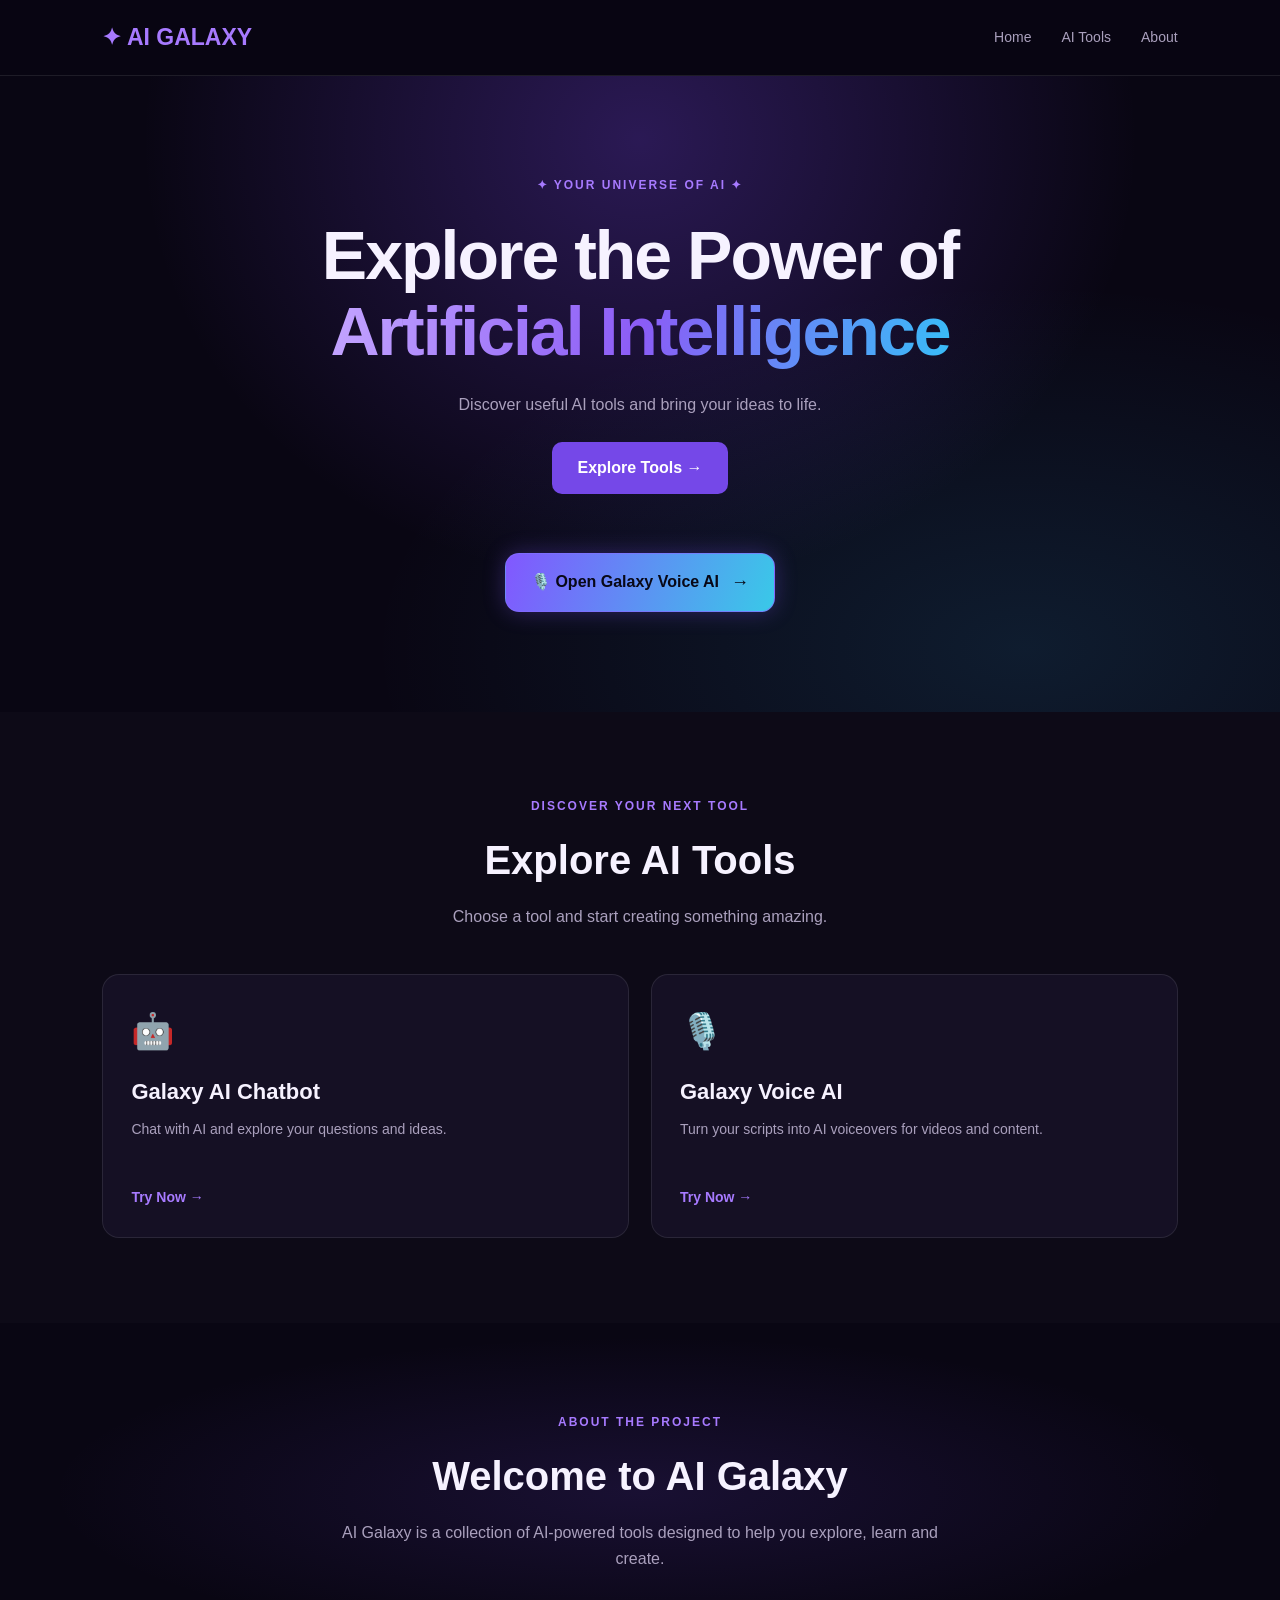
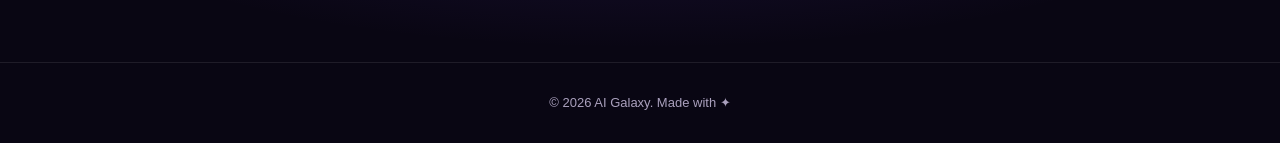
==== commit 1266ef7e: "Update index.html" ====
--- a/index.html
+++ b/index.html
@@ -5,12 +5,15 @@
     <meta charset="UTF-8">
     <meta name="viewport" content="width=device-width, initial-scale=1.0">
     <title>AI Galaxy | Explore AI</title>
-    <link rel="stylesheet" href="style.css">
+
+    <!-- Main CSS file -->
+    <link rel="stylesheet" href="css/style.css">
 </head>
 <body>
 
     <header class="header">
         <a href="index.html" class="logo">✦ AI GALAXY</a>
+
         <nav>
             <a href="#home">Home</a>
             <a href="#tools">AI Tools</a>
@@ -21,10 +24,17 @@
     <main>
         <section class="hero" id="home">
             <p class="tagline">✦ YOUR UNIVERSE OF AI ✦</p>
-            <h1>Explore the Power of <span>Artificial Intelligence</span></h1>
+
+            <h1>
+                Explore the Power of
+                <span>Artificial Intelligence</span>
+            </h1>
+
             <p>Discover useful AI tools and bring your ideas to life.</p>
 
-            <a href="#tools" class="main-button">Explore Tools →</a>
+            <a href="#tools" class="main-button">
+                Explore Tools →
+            </a>
 
             <br><br>
 
@@ -35,7 +45,9 @@
 
         <section class="tools-section" id="tools">
             <p class="tagline">DISCOVER YOUR NEXT TOOL</p>
+
             <h2>Explore AI Tools</h2>
+
             <p class="section-description">
                 Choose a tool and start creating something amazing.
             </p>
@@ -45,14 +57,18 @@
                 <a href="chatbot/index.html" class="tool-card">
                     <div class="tool-icon">🤖</div>
                     <h3>Galaxy AI Chatbot</h3>
-                    <p>Chat with AI and explore your questions and ideas.</p>
+                    <p>
+                        Chat with AI and explore your questions and ideas.
+                    </p>
                     <span>Try Now →</span>
                 </a>
 
                 <a href="voice-ai/index.html" class="tool-card">
                     <div class="tool-icon">🎙️</div>
                     <h3>Galaxy Voice AI</h3>
-                    <p>Turn your scripts into AI voiceovers for videos and content.</p>
+                    <p>
+                        Turn your scripts into AI voiceovers for videos and content.
+                    </p>
                     <span>Try Now →</span>
                 </a>
 
@@ -61,7 +77,9 @@
 
         <section class="about-section" id="about">
             <p class="tagline">ABOUT THE PROJECT</p>
+
             <h2>Welcome to AI Galaxy</h2>
+
             <p>
                 AI Galaxy is a collection of AI-powered tools designed
                 to help you explore, learn and create.
--- a/css/style.css
+++ b/css/style.css
@@ -0,0 +1,304 @@
+
+@import url('https://fonts.googleapis.com/css2?family=Inter:wght@400;500;600;700;800&display=swap');
+
+:root {
+    --bg: #090613;
+    --surface: #151024;
+    --surface-hover: #211735;
+    --primary: #a77aff;
+    --secondary: #7548e8;
+    --text: #f6f2ff;
+    --muted: #aaa0bd;
+    --border: rgba(255,255,255,0.09);
+}
+
+* {
+    margin: 0;
+    padding: 0;
+    box-sizing: border-box;
+}
+
+html {
+    scroll-behavior: smooth;
+}
+
+body {
+    font-family: 'Inter', sans-serif;
+    background: var(--bg);
+    color: var(--text);
+    line-height: 1.6;
+    transition: background 0.3s, color 0.3s;
+}
+
+a {
+    color: inherit;
+    text-decoration: none;
+}
+
+button, input {
+    font: inherit;
+}
+
+/* HEADER */
+
+.header {
+    min-height: 76px;
+    padding: 0 8%;
+    display: flex;
+    align-items: center;
+    justify-content: space-between;
+    border-bottom: 1px solid var(--border);
+    background: rgba(9,6,19,0.9);
+    position: sticky;
+    top: 0;
+    z-index: 10;
+    backdrop-filter: blur(15px);
+}
+
+.logo {
+    font-size: 23px;
+    font-weight: 800;
+    color: var(--primary);
+}
+
+.header nav {
+    display: flex;
+    gap: 30px;
+}
+
+.header nav a {
+    color: var(--muted);
+    font-size: 14px;
+    transition: color 0.2s;
+}
+
+.header nav a:hover {
+    color: var(--primary);
+}
+
+/* HERO */
+
+.hero {
+    min-height: 570px;
+    padding: 100px 20px;
+    display: flex;
+    flex-direction: column;
+    align-items: center;
+    justify-content: center;
+    text-align: center;
+
+    background:
+        radial-gradient(ellipse at 50% 10%, rgba(130,75,255,0.28), transparent 55%),
+        radial-gradient(ellipse at 80% 90%, rgba(56,189,248,0.12), transparent 45%),
+        #090613;
+}
+
+.tagline {
+    color: var(--primary);
+    font-size: 12px;
+    font-weight: 700;
+    letter-spacing: 2px;
+}
+
+.hero h1 {
+    font-size: clamp(38px, 6vw, 68px);
+    line-height: 1.12;
+    margin: 22px 0;
+    letter-spacing: -2px;
+    max-width: 900px;
+}
+
+.hero h1 span {
+    background: linear-gradient(100deg, #c4a5ff, #8b5cf6, #38bdf8);
+    background-clip: text;
+    -webkit-background-clip: text;
+    color: transparent;
+}
+
+.hero > p:not(.tagline) {
+    color: var(--muted);
+    max-width: 580px;
+    margin: 0 auto;
+}
+
+/* EXPLORE BUTTON */
+
+.main-button {
+    display: inline-block;
+    margin-top: 25px;
+    padding: 13px 25px;
+    background: var(--secondary);
+    color: white;
+    border-radius: 10px;
+    font-weight: 600;
+    transition: 0.25s ease;
+}
+
+.main-button:hover {
+    background: var(--primary);
+    transform: translateY(-3px);
+}
+
+/* VOICE AI BUTTON */
+
+.voice-button {
+    display: inline-flex;
+    align-items: center;
+    justify-content: center;
+    gap: 12px;
+    margin-top: 8px;
+    padding: 14px 25px;
+    border: 1px solid rgba(130,110,255,0.7);
+    border-radius: 14px;
+    background: linear-gradient(110deg, #8257ff, #39c9e8);
+    color: #080817;
+    font-weight: 800;
+    box-shadow: 0 0 22px rgba(130,87,255,0.3);
+    transition: 0.25s ease;
+}
+
+.voice-button span {
+    font-size: 18px;
+    transition: transform 0.25s ease;
+}
+
+.voice-button:hover {
+    transform: translateY(-3px);
+    box-shadow: 0 0 30px rgba(130,87,255,0.5);
+}
+
+.voice-button:hover span {
+    transform: translateX(4px);
+}
+
+/* TOOLS SECTION */
+
+.tools-section {
+    padding: 85px 8%;
+    text-align: center;
+    background: rgba(255,255,255,0.015);
+}
+
+.tools-section h2,
+.about-section h2 {
+    font-size: clamp(28px, 4vw, 40px);
+    margin: 12px 0;
+}
+
+.section-description {
+    color: var(--muted);
+    margin-bottom: 45px;
+}
+
+.tools-grid {
+    display: grid;
+    grid-template-columns: repeat(2, 1fr);
+    gap: 22px;
+    text-align: left;
+}
+
+.tool-card {
+    display: block;
+    background: var(--surface);
+    padding: 28px;
+    border: 1px solid var(--border);
+    border-radius: 17px;
+    transition: 0.25s ease;
+}
+
+.tool-card:hover {
+    transform: translateY(-6px);
+    border-color: var(--primary);
+    background: var(--surface-hover);
+}
+
+.tool-icon {
+    font-size: 35px;
+    margin-bottom: 15px;
+}
+
+.tool-card h3 {
+    font-size: 22px;
+    margin-bottom: 8px;
+}
+
+.tool-card p {
+    color: var(--muted);
+    font-size: 14px;
+    min-height: 50px;
+}
+
+.tool-card > span {
+    display: inline-block;
+    margin-top: 18px;
+    color: var(--primary);
+    font-weight: 600;
+    font-size: 14px;
+}
+
+/* ABOUT */
+
+.about-section {
+    text-align: center;
+    padding: 90px 20px;
+    background:
+        radial-gradient(ellipse at center, rgba(117,72,232,0.15), transparent 65%),
+        #090613;
+}
+
+.about-section p:not(.tagline) {
+    max-width: 600px;
+    margin: 0 auto;
+    color: var(--muted);
+}
+
+/* FOOTER */
+
+.footer {
+    padding: 30px 8%;
+    display: flex;
+    justify-content: center;
+    align-items: center;
+    border-top: 1px solid var(--border);
+    text-align: center;
+}
+
+.footer p {
+    color: var(--muted);
+    font-size: 13px;
+}
+
+/* RESPONSIVE */
+
+@media (max-width: 800px) {
+    .header {
+        padding: 0 5%;
+    }
+
+    .header nav {
+        gap: 15px;
+    }
+
+    .tools-grid {
+        grid-template-columns: 1fr;
+    }
+}
+
+@media (max-width: 550px) {
+    .hero {
+        min-height: 500px;
+        padding: 75px 20px;
+    }
+
+    .hero h1 {
+        letter-spacing: -1px;
+    }
+
+    .tools-section {
+        padding: 65px 6%;
+    }
+
+    .footer {
+        padding: 25px;
+    }
+}
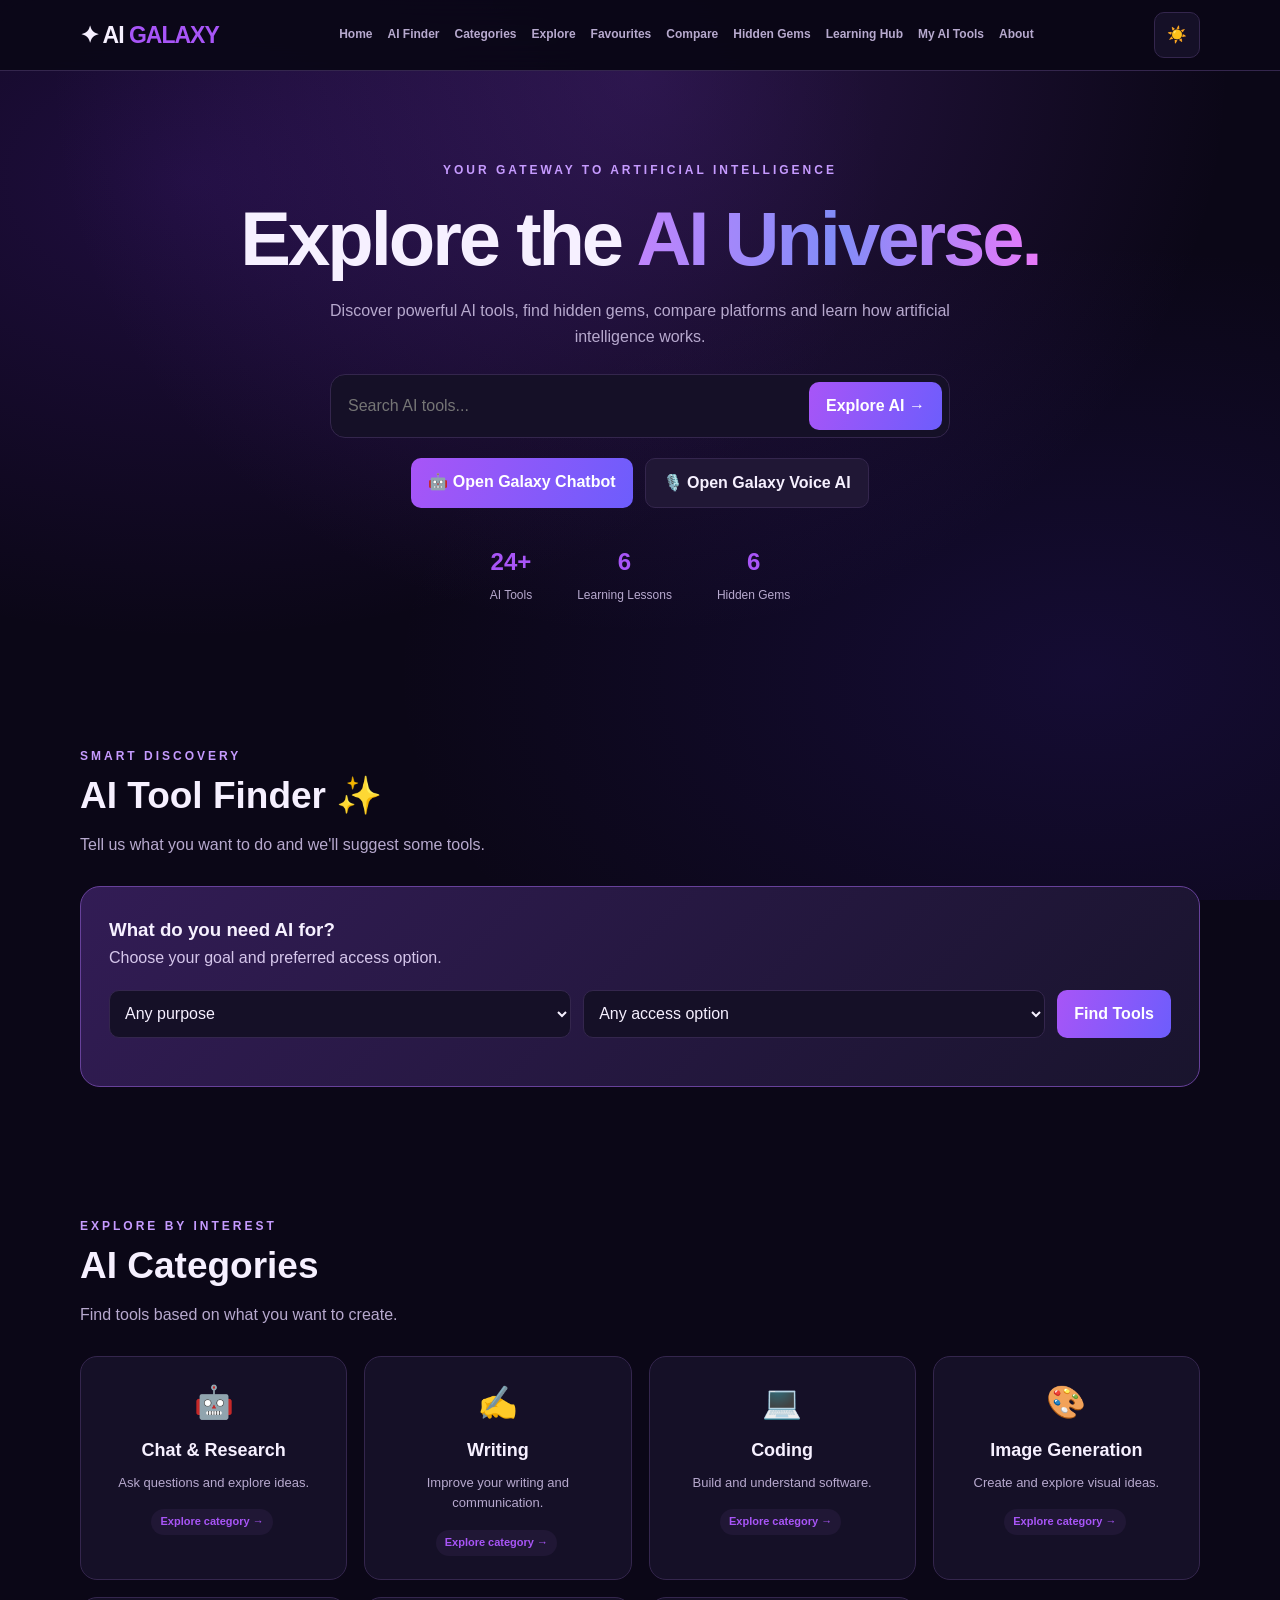
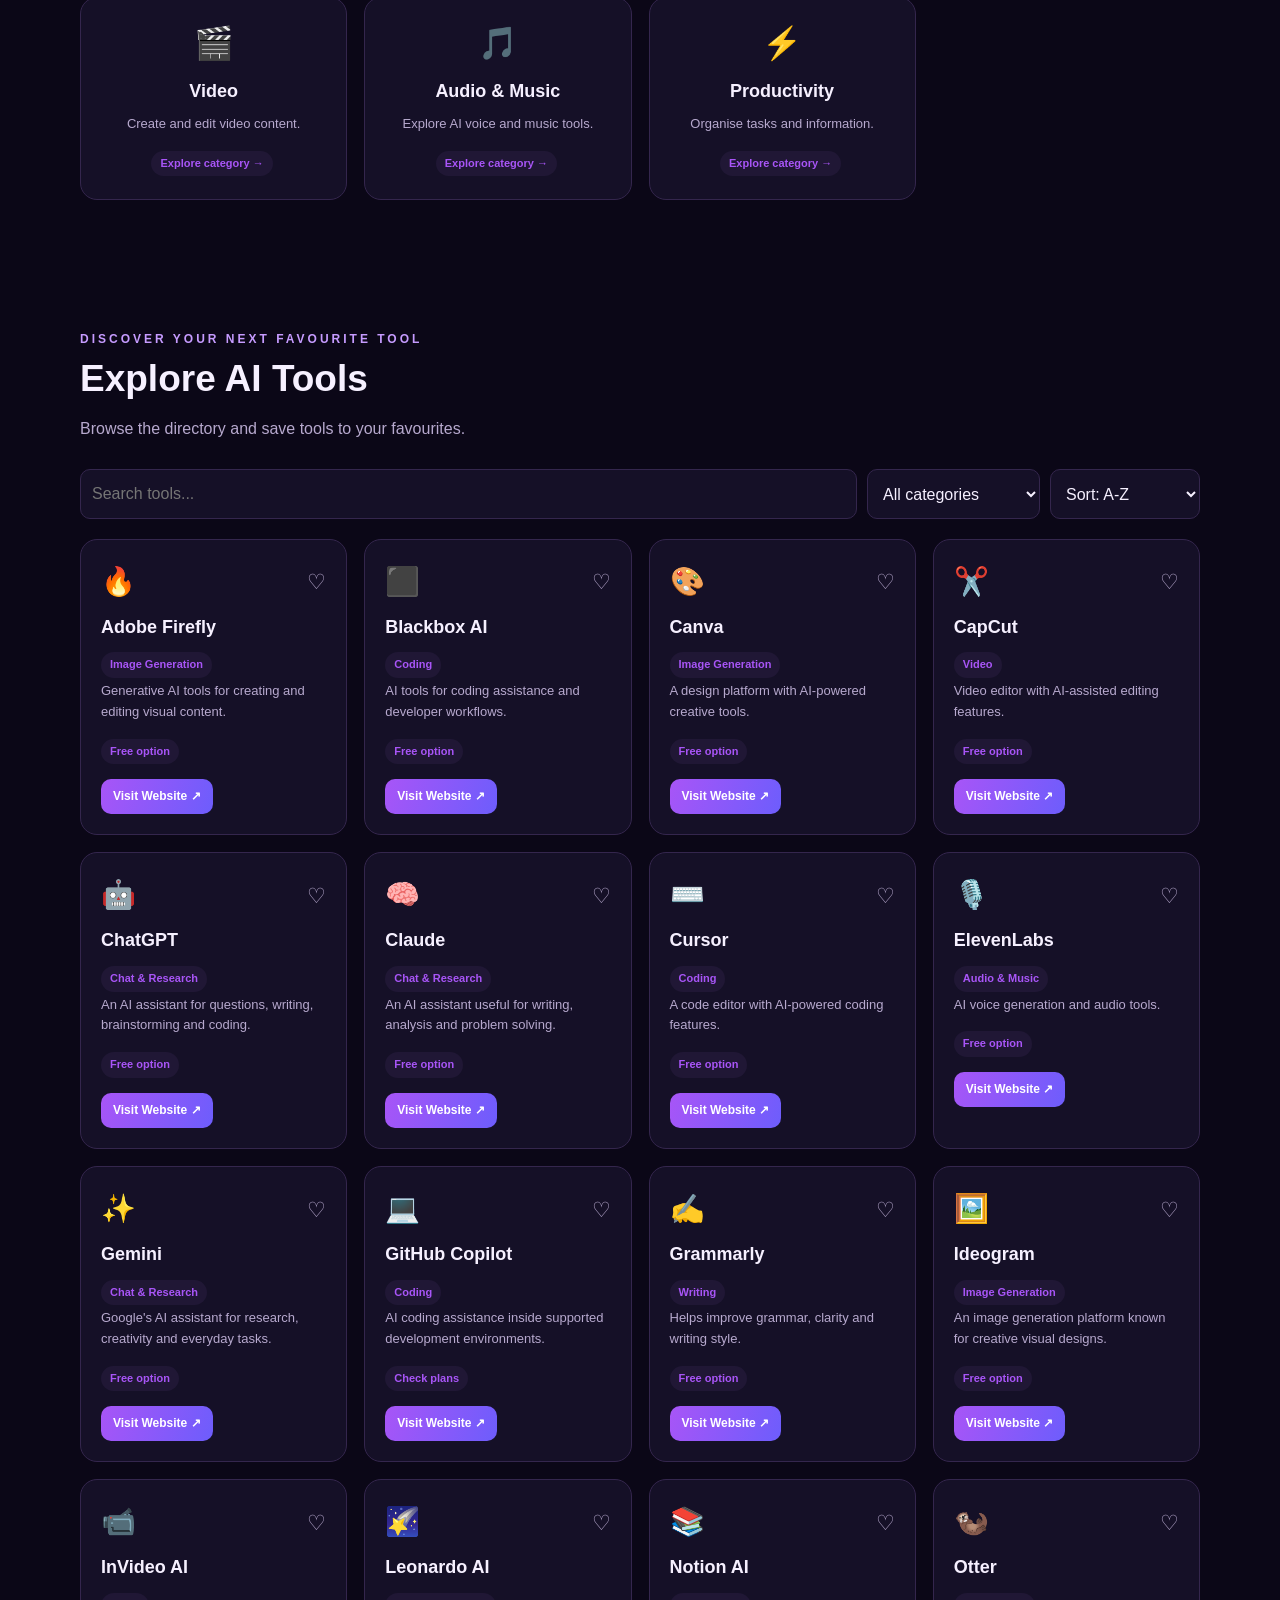
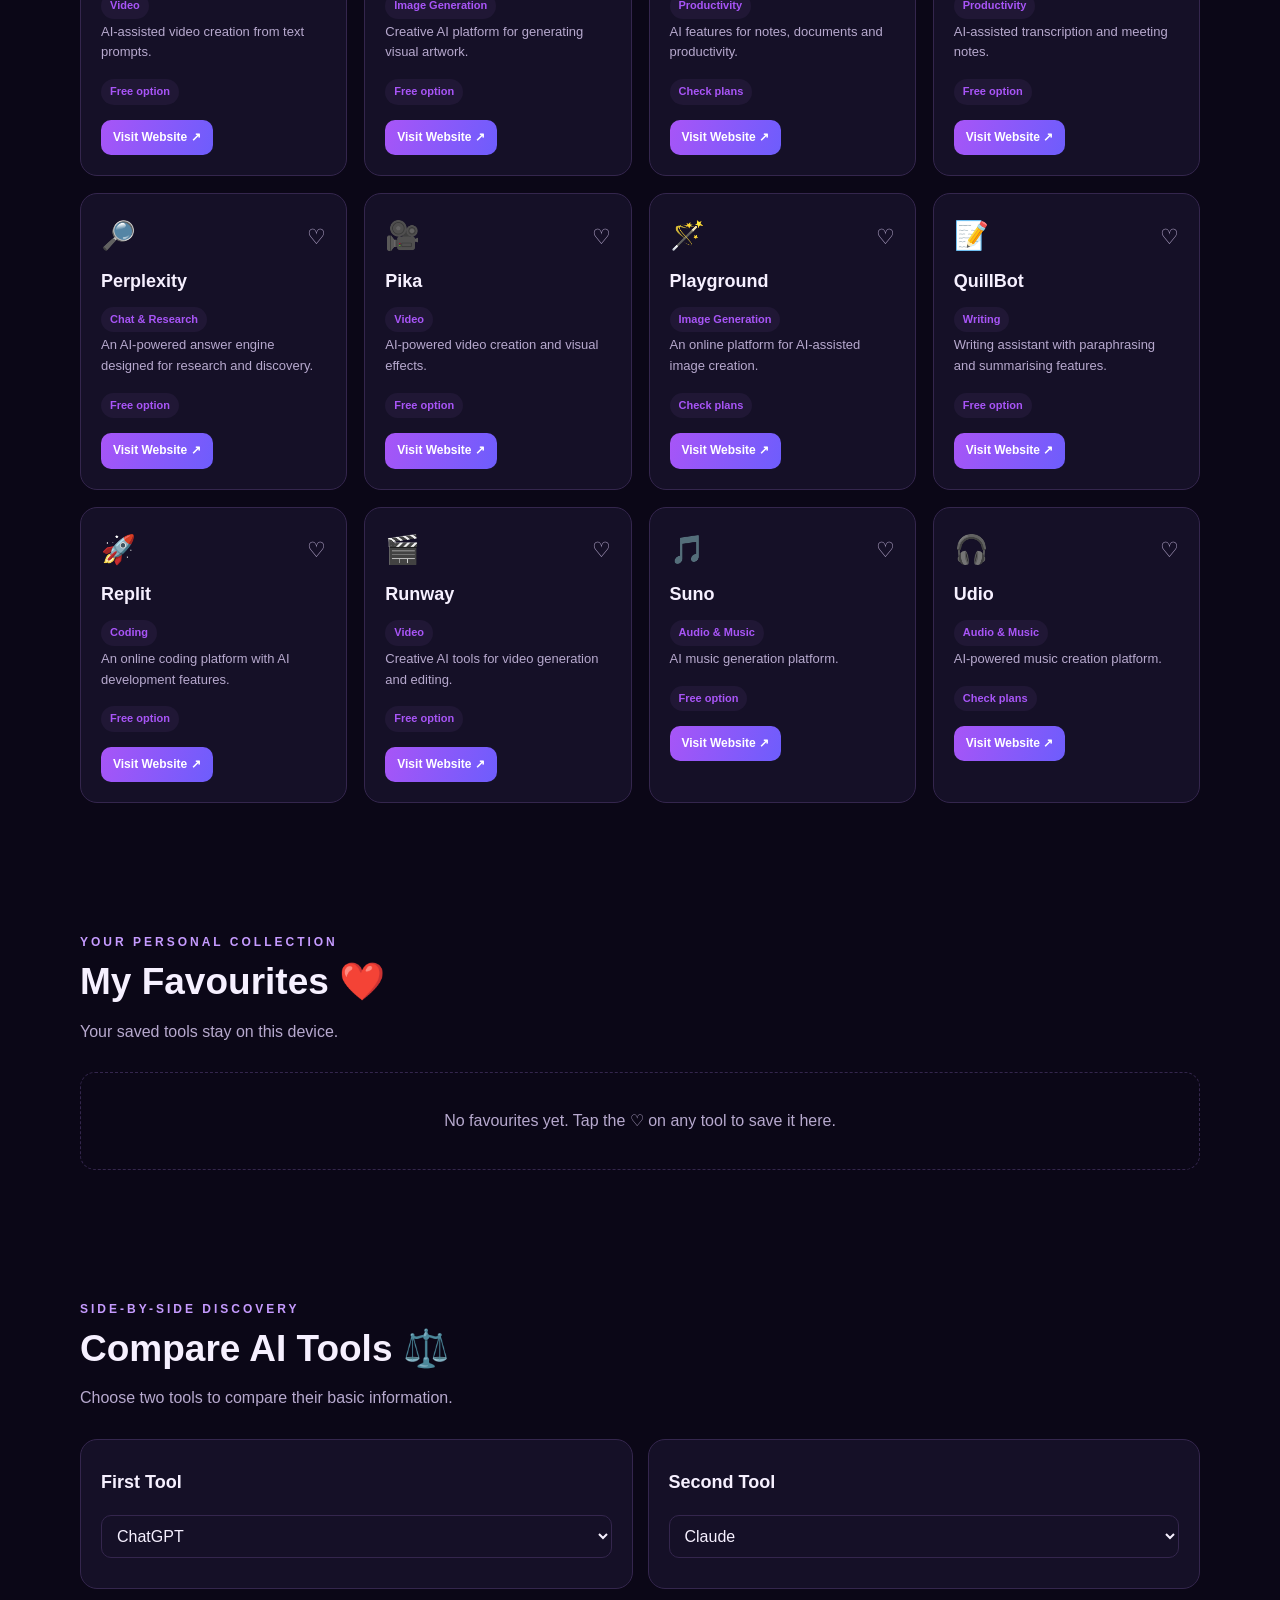
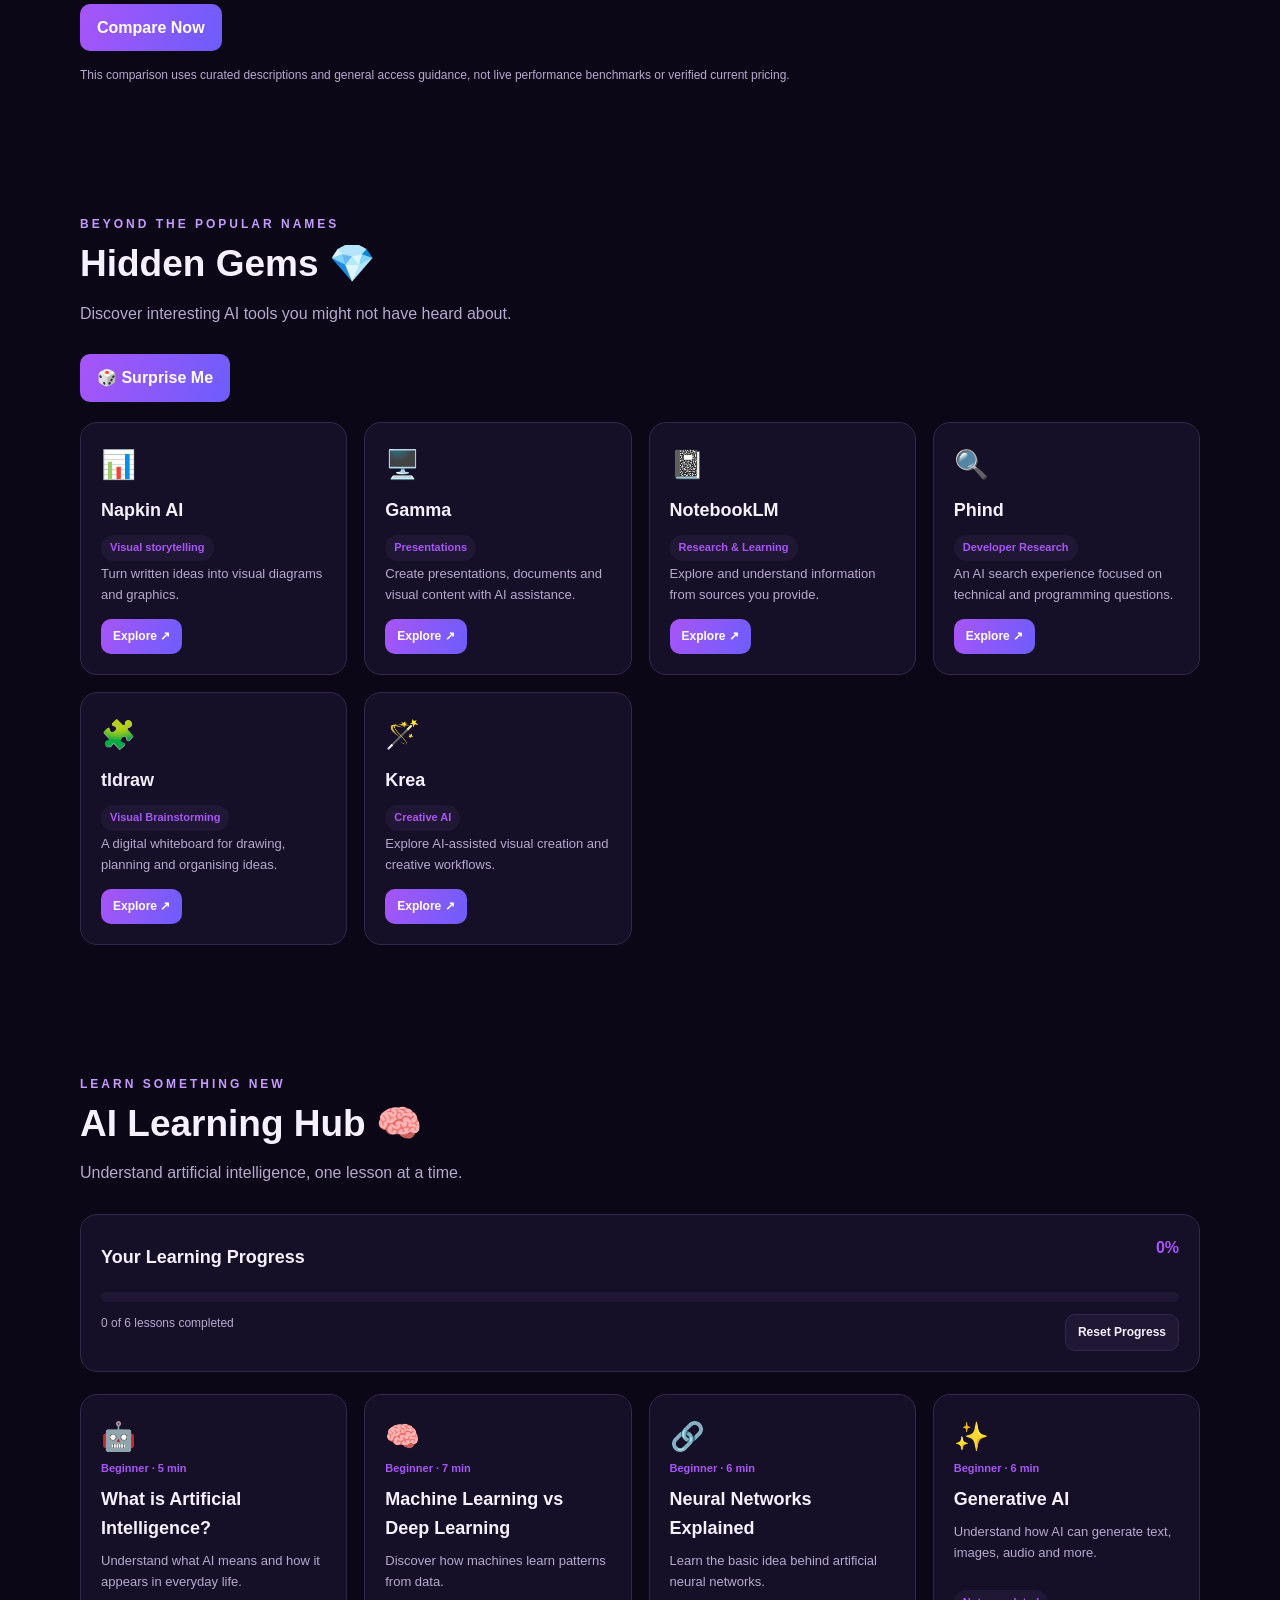
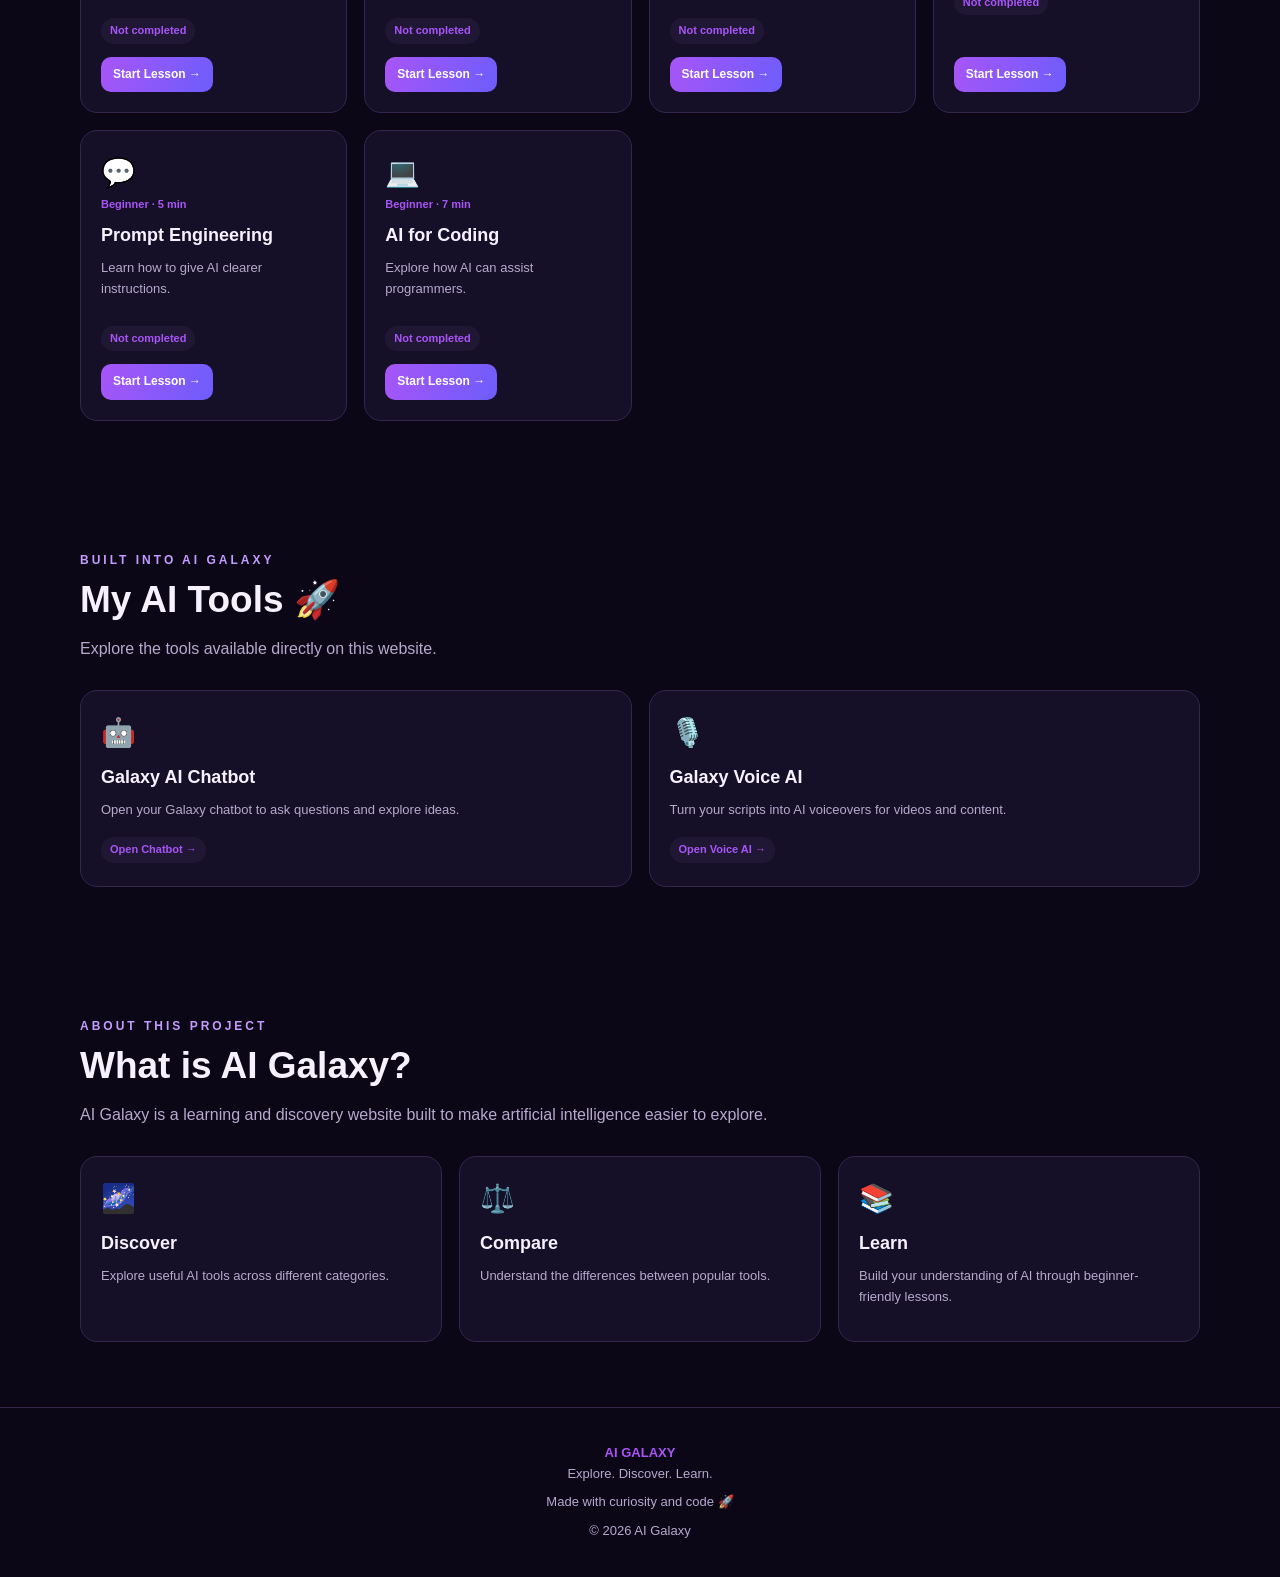
==== commit 4d4d2156: "Update index.html" ====
--- a/index.html
+++ b/index.html
@@ -2,94 +2,1009 @@
 <!DOCTYPE html>
 <html lang="en">
 <head>
-    <meta charset="UTF-8">
-    <meta name="viewport" content="width=device-width, initial-scale=1.0">
-    <title>AI Galaxy | Explore AI</title>
-
-    <!-- Main CSS file -->
-    <link rel="stylesheet" href="css/style.css">
+<meta charset="UTF-8">
+<meta name="viewport" content="width=device-width, initial-scale=1.0">
+<meta name="description" content="AI Galaxy - discover AI tools, compare platforms and learn artificial intelligence.">
+<title>AI Galaxy | Explore the World of AI</title>
+
+<style>
+:root {
+  --bg:#0b0717;
+  --surface:#151027;
+  --surface2:#201735;
+  --text:#f6f0ff;
+  --muted:#b7a9ce;
+  --primary:#a855f7;
+  --secondary:#6d5dfc;
+  --border:#34264d;
+  --success:#4ade80;
+}
+body.light {
+  --bg:#f5f0ff;
+  --surface:#fff;
+  --surface2:#eee6ff;
+  --text:#211536;
+  --muted:#685b7c;
+  --primary:#8539d9;
+  --secondary:#6151df;
+  --border:#d9c9ef;
+  --success:#168746;
+}
+* {box-sizing:border-box;margin:0;padding:0}
+html {scroll-behavior:smooth;scroll-padding-top:85px}
+body {
+  font-family:Arial,Helvetica,sans-serif;
+  background:
+    radial-gradient(ellipse at 15% 20%,rgba(112,40,220,.20),transparent 45%),
+    radial-gradient(ellipse at 85% 75%,rgba(65,35,180,.18),transparent 45%),
+    var(--bg);
+  background-attachment:fixed;
+  color:var(--text);
+  line-height:1.6;
+  transition:background .25s,color .25s;
+}
+a {color:inherit;text-decoration:none}
+button,select,input {font:inherit}
+button {cursor:pointer}
+.container {width:min(1120px,92%);margin:auto}
+
+nav {
+  position:sticky;top:0;z-index:100;
+  background:color-mix(in srgb,var(--bg) 90%,transparent);
+  backdrop-filter:blur(16px);
+  border-bottom:1px solid var(--border);
+}
+.nav-inner {
+  min-height:70px;display:flex;align-items:center;
+  justify-content:space-between;gap:15px;
+}
+.logo {font-size:23px;font-weight:900;letter-spacing:-1px}
+.logo span {color:var(--primary)}
+.nav-links {display:flex;gap:15px;align-items:center;flex-wrap:wrap}
+.nav-links a {font-size:12px;color:var(--muted);font-weight:700}
+.nav-links a:hover {color:var(--primary)}
+.theme-btn,.menu-btn {
+  border:1px solid var(--border);background:var(--surface);
+  color:var(--text);padding:9px 12px;border-radius:10px;
+}
+.menu-btn {display:none}
+
+.hero {
+  text-align:center;padding:90px 15px 75px;
+  background:radial-gradient(ellipse at 50% 0%,#7137b84a,transparent 65%);
+}
+.eyebrow {
+  color:#c69bff;font-size:12px;letter-spacing:3px;
+  font-weight:800;text-transform:uppercase;
+}
+.hero h1 {
+  font-size:clamp(40px,8vw,76px);
+  line-height:1.08;margin:18px 0;letter-spacing:-3px;
+}
+.gradient {
+  background:linear-gradient(90deg,#c084fc,#818cf8,#e879f9);
+  -webkit-background-clip:text;background-clip:text;color:transparent;
+}
+.hero p {color:var(--muted);max-width:640px;margin:0 auto 25px}
+.search-box {
+  max-width:620px;margin:auto;display:flex;gap:8px;
+  background:var(--surface);border:1px solid var(--border);
+  padding:7px;border-radius:15px;
+}
+.search-box input {
+  flex:1;min-width:0;background:transparent;border:0;
+  outline:0;color:var(--text);padding:10px;
+}
+.btn {
+  border:0;background:linear-gradient(110deg,var(--primary),var(--secondary));
+  color:white;padding:11px 17px;border-radius:10px;
+  font-weight:800;transition:.2s;display:inline-block;
+}
+.btn:hover {transform:translateY(-2px);filter:brightness(1.12)}
+.btn.secondary {
+  background:var(--surface2);color:var(--text);
+  border:1px solid var(--border);
+}
+.btn.small {padding:8px 12px;font-size:12px}
+.stats {
+  display:flex;justify-content:center;gap:45px;
+  flex-wrap:wrap;margin-top:35px;
+}
+.stat strong {display:block;font-size:24px;color:var(--primary)}
+.stat span {font-size:12px;color:var(--muted)}
+
+section {padding:65px 0}
+.section-head {margin-bottom:28px}
+.section-head h2 {font-size:clamp(26px,5vw,37px);margin-bottom:7px}
+.section-head p {color:var(--muted)}
+.grid {
+  display:grid;grid-template-columns:repeat(auto-fit,minmax(230px,1fr));
+  gap:17px;
+}
+.card {
+  background:var(--surface);border:1px solid var(--border);
+  border-radius:17px;padding:20px;transition:.2s;
+}
+.card:hover {transform:translateY(-4px);border-color:var(--primary)}
+.card h3 {font-size:18px;margin:8px 0}
+.card p {font-size:13px;color:var(--muted);margin-bottom:13px}
+.card-icon {font-size:28px}
+.tag {
+  display:inline-block;padding:4px 9px;border-radius:30px;
+  background:var(--surface2);color:var(--primary);
+  font-size:11px;font-weight:800;margin:3px 3px 3px 0;
+}
+.card-actions {display:flex;gap:8px;flex-wrap:wrap;margin-top:12px}
+.category-card {text-align:center;cursor:pointer}
+.category-card .card-icon {font-size:32px}
+.toolbar {
+  display:flex;gap:10px;flex-wrap:wrap;margin-bottom:20px;
+}
+.toolbar input,.toolbar select,.finder-box select,.compare-select {
+  background:var(--surface);color:var(--text);
+  border:1px solid var(--border);padding:11px;
+  border-radius:10px;outline:none;
+}
+.toolbar input {flex:1;min-width:180px}
+.toolbar select {min-width:150px}
+.tool-top {display:flex;justify-content:space-between;gap:10px}
+.fav-btn {
+  border:0;background:transparent;color:var(--muted);
+  font-size:21px;cursor:pointer;
+}
+.fav-btn.active {color:#ff6b9e}
+.empty {
+  text-align:center;color:var(--muted);padding:35px;
+  border:1px dashed var(--border);border-radius:15px;grid-column:1/-1;
+}
+.finder-box {
+  background:linear-gradient(135deg,#321c55,#19142d);
+  border:1px solid #67419a;border-radius:20px;padding:28px;
+}
+.finder-box p {color:#d5c6eb}
+.finder-controls {
+  display:flex;gap:12px;flex-wrap:wrap;margin:20px 0;
+}
+.finder-controls select {flex:1;min-width:180px}
+.result-box {
+  background:#120d21;border:1px solid #68469a;
+  border-radius:13px;padding:18px;margin-top:15px;
+}
+.compare-layout {
+  display:grid;grid-template-columns:1fr 1fr;gap:15px;
+}
+.compare-select {width:100%;margin:10px 0}
+.compare-result {
+  display:grid;grid-template-columns:1fr 1fr;
+  gap:12px;margin-top:20px;
+}
+.compare-result .card {min-width:0}
+.compare-note {font-size:12px;color:var(--muted);margin-top:15px}
+.lesson-card {display:flex;flex-direction:column}
+.lesson-card .btn {margin-top:auto;align-self:flex-start}
+.lesson-meta {font-size:11px;color:var(--primary);font-weight:800}
+.progress-wrap {
+  height:10px;background:var(--surface2);
+  border-radius:20px;overflow:hidden;margin:12px 0;
+}
+.progress-bar {
+  height:100%;width:0%;background:linear-gradient(90deg,#a855f7,#818cf8);
+  transition:width .3s;
+}
+.progress-info {
+  display:flex;justify-content:space-between;
+  gap:10px;color:var(--muted);font-size:12px;
+}
+.lesson-panel {
+  background:var(--surface);border:1px solid var(--primary);
+  padding:25px;border-radius:18px;margin-top:22px;
+}
+.lesson-panel h3 {font-size:23px;margin:8px 0}
+.lesson-content {color:var(--muted);margin:12px 0}
+.lesson-content h4 {color:var(--text);margin-top:16px}
+.lesson-content ul {padding-left:22px;margin:8px 0}
+.quiz {
+  background:var(--surface2);padding:18px;
+  border-radius:13px;margin-top:20px;
+}
+.quiz-option {
+  display:block;width:100%;text-align:left;
+  background:var(--surface);border:1px solid var(--border);
+  color:var(--text);padding:12px;border-radius:9px;margin:8px 0;
+}
+.quiz-option:hover {border-color:var(--primary)}
+.quiz-option.correct {border-color:var(--success);background:#16874620}
+.quiz-option.wrong {border-color:#ef6464;background:#ef646420}
+.feedback {font-weight:700;margin-top:12px;font-size:13px}
+footer {
+  border-top:1px solid var(--border);padding:35px 0;
+  text-align:center;color:var(--muted);font-size:13px;
+}
+footer strong {color:var(--primary)}
+.hidden {display:none!important}
+
+@media(max-width:850px) {
+  .nav-links {
+    display:none;position:absolute;top:70px;left:0;right:0;
+    background:var(--surface);padding:20px;
+    border-bottom:1px solid var(--border);
+    flex-direction:column;align-items:flex-start;
+  }
+  .nav-links.open {display:flex}
+  .menu-btn {display:block}
+}
+@media(max-width:600px) {
+  .hero {padding-top:65px}
+  .search-box {flex-direction:column}
+  .stats {gap:20px}
+  .compare-layout,.compare-result {grid-template-columns:1fr}
+  section {padding:48px 0}
+}
+</style>
 </head>
+
 <body>
 
-    <header class="header">
-        <a href="index.html" class="logo">✦ AI GALAXY</a>
-
-        <nav>
-            <a href="#home">Home</a>
-            <a href="#tools">AI Tools</a>
-            <a href="#about">About</a>
-        </nav>
-    </header>
-
-    <main>
-        <section class="hero" id="home">
-            <p class="tagline">✦ YOUR UNIVERSE OF AI ✦</p>
-
-            <h1>
-                Explore the Power of
-                <span>Artificial Intelligence</span>
-            </h1>
-
-            <p>Discover useful AI tools and bring your ideas to life.</p>
-
-            <a href="#tools" class="main-button">
-                Explore Tools →
-            </a>
-
-            <br><br>
-
-            <a href="voice-ai/index.html" class="voice-button">
-                🎙️ Open Galaxy Voice AI <span>→</span>
-            </a>
-        </section>
-
-        <section class="tools-section" id="tools">
-            <p class="tagline">DISCOVER YOUR NEXT TOOL</p>
-
-            <h2>Explore AI Tools</h2>
-
-            <p class="section-description">
-                Choose a tool and start creating something amazing.
-            </p>
-
-            <div class="tools-grid">
-
-                <a href="chatbot/index.html" class="tool-card">
-                    <div class="tool-icon">🤖</div>
-                    <h3>Galaxy AI Chatbot</h3>
-                    <p>
-                        Chat with AI and explore your questions and ideas.
-                    </p>
-                    <span>Try Now →</span>
-                </a>
-
-                <a href="voice-ai/index.html" class="tool-card">
-                    <div class="tool-icon">🎙️</div>
-                    <h3>Galaxy Voice AI</h3>
-                    <p>
-                        Turn your scripts into AI voiceovers for videos and content.
-                    </p>
-                    <span>Try Now →</span>
-                </a>
-
-            </div>
-        </section>
-
-        <section class="about-section" id="about">
-            <p class="tagline">ABOUT THE PROJECT</p>
-
-            <h2>Welcome to AI Galaxy</h2>
-
-            <p>
-                AI Galaxy is a collection of AI-powered tools designed
-                to help you explore, learn and create.
-            </p>
-        </section>
-    </main>
-
-    <footer class="footer">
-        <p>© 2026 AI Galaxy. Made with ✦</p>
-    </footer>
-
+<nav>
+ <div class="container nav-inner">
+  <a class="logo" href="#home">✦ AI <span>GALAXY</span></a>
+
+  <div class="nav-links" id="navLinks">
+   <a href="#home">Home</a>
+   <a href="#finder">AI Finder</a>
+   <a href="#categories">Categories</a>
+   <a href="#explore">Explore</a>
+   <a href="#favourites">Favourites</a>
+   <a href="#compare">Compare</a>
+   <a href="#gems">Hidden Gems</a>
+   <a href="#learn">Learning Hub</a>
+   <a href="#my-tools">My AI Tools</a>
+   <a href="#about">About</a>
+  </div>
+
+  <div style="display:flex;gap:8px">
+   <button class="theme-btn" id="themeBtn" onclick="toggleTheme()">☀️</button>
+   <button class="menu-btn" onclick="toggleMenu()">☰</button>
+  </div>
+ </div>
+</nav>
+
+<header class="hero" id="home">
+ <div class="eyebrow">Your gateway to artificial intelligence</div>
+ <h1>Explore the <span class="gradient">AI Universe.</span></h1>
+ <p>Discover powerful AI tools, find hidden gems, compare platforms and learn how artificial intelligence works.</p>
+
+ <div class="search-box">
+  <input id="heroSearch" type="search" placeholder="Search AI tools...">
+  <button class="btn" onclick="searchFromHero()">Explore AI →</button>
+ </div>
+
+ <div style="display:flex;gap:12px;justify-content:center;flex-wrap:wrap;margin-top:20px">
+  <a class="btn" href="chatbot/index.html">🤖 Open Galaxy Chatbot</a>
+  <a class="btn secondary" href="voice-ai/index.html">🎙️ Open Galaxy Voice AI</a>
+ </div>
+
+ <div class="stats">
+  <div class="stat"><strong>24+</strong><span>AI Tools</span></div>
+  <div class="stat"><strong>6</strong><span>Learning Lessons</span></div>
+  <div class="stat"><strong>6</strong><span>Hidden Gems</span></div>
+ </div>
+</header>
+
+<main class="container">
+
+<section id="finder">
+ <div class="section-head">
+  <div class="eyebrow">Smart discovery</div>
+  <h2>AI Tool Finder ✨</h2>
+  <p>Tell us what you want to do and we'll suggest some tools.</p>
+ </div>
+
+ <div class="finder-box">
+  <h3>What do you need AI for?</h3>
+  <p>Choose your goal and preferred access option.</p>
+
+  <div class="finder-controls">
+   <select id="finderGoal">
+    <option value="all">Any purpose</option>
+    <option value="chat">Chat & Research</option>
+    <option value="writing">Writing</option>
+    <option value="coding">Coding</option>
+    <option value="image">Image Generation</option>
+    <option value="video">Video Editing</option>
+    <option value="audio">Audio & Music</option>
+    <option value="productivity">Productivity</option>
+   </select>
+
+   <select id="finderBudget">
+    <option value="all">Any access option</option>
+    <option value="free">Free option preferred</option>
+   </select>
+
+   <button class="btn" onclick="findTools()">Find Tools</button>
+  </div>
+
+  <div id="finderResults"></div>
+ </div>
+</section>
+
+<section id="categories">
+ <div class="section-head">
+  <div class="eyebrow">Explore by interest</div>
+  <h2>AI Categories</h2>
+  <p>Find tools based on what you want to create.</p>
+ </div>
+ <div class="grid" id="categoryGrid"></div>
+</section>
+
+<section id="explore">
+ <div class="section-head">
+  <div class="eyebrow">Discover your next favourite tool</div>
+  <h2>Explore AI Tools</h2>
+  <p>Browse the directory and save tools to your favourites.</p>
+ </div>
+
+ <div class="toolbar">
+  <input id="toolSearch" type="search" placeholder="Search tools..." oninput="renderTools()">
+
+  <select id="categoryFilter" onchange="renderTools()">
+   <option value="all">All categories</option>
+   <option value="chat">Chat & Research</option>
+   <option value="writing">Writing</option>
+   <option value="coding">Coding</option>
+   <option value="image">Image Generation</option>
+   <option value="video">Video</option>
+   <option value="audio">Audio & Music</option>
+   <option value="productivity">Productivity</option>
+  </select>
+
+  <select id="sortFilter" onchange="renderTools()">
+   <option value="name">Sort: A-Z</option>
+   <option value="category">Sort: Category</option>
+  </select>
+ </div>
+
+ <div class="grid" id="toolGrid"></div>
+</section>
+
+<section id="favourites">
+ <div class="section-head">
+  <div class="eyebrow">Your personal collection</div>
+  <h2>My Favourites ❤️</h2>
+  <p>Your saved tools stay on this device.</p>
+ </div>
+ <div class="grid" id="favouriteGrid"></div>
+</section>
+
+<section id="compare">
+ <div class="section-head">
+  <div class="eyebrow">Side-by-side discovery</div>
+  <h2>Compare AI Tools ⚖️</h2>
+  <p>Choose two tools to compare their basic information.</p>
+ </div>
+
+ <div class="compare-layout">
+  <div class="card">
+   <h3>First Tool</h3>
+   <select id="compareA" class="compare-select"></select>
+  </div>
+  <div class="card">
+   <h3>Second Tool</h3>
+   <select id="compareB" class="compare-select"></select>
+  </div>
+ </div>
+
+ <button class="btn" style="margin-top:15px" onclick="compareTools()">Compare Now</button>
+ <div id="compareResult"></div>
+ <p class="compare-note">This comparison uses curated descriptions and general access guidance, not live performance benchmarks or verified current pricing.</p>
+</section>
+
+<section id="gems">
+ <div class="section-head">
+  <div class="eyebrow">Beyond the popular names</div>
+  <h2>Hidden Gems 💎</h2>
+  <p>Discover interesting AI tools you might not have heard about.</p>
+ </div>
+
+ <div style="margin-bottom:20px">
+  <button class="btn" onclick="randomGem()">🎲 Surprise Me</button>
+ </div>
+
+ <div class="grid" id="gemGrid"></div>
+</section>
+
+<section id="learn">
+ <div class="section-head">
+  <div class="eyebrow">Learn something new</div>
+  <h2>AI Learning Hub 🧠</h2>
+  <p>Understand artificial intelligence, one lesson at a time.</p>
+ </div>
+
+ <div class="card" style="margin-bottom:22px">
+  <div style="display:flex;justify-content:space-between;gap:10px;flex-wrap:wrap">
+   <h3>Your Learning Progress</h3>
+   <strong id="progressPercent" style="color:var(--primary)">0%</strong>
+  </div>
+
+  <div class="progress-wrap">
+   <div class="progress-bar" id="progressBar"></div>
+  </div>
+
+  <div class="progress-info">
+   <span id="progressText">0 of 6 lessons completed</span>
+   <button class="btn secondary small" onclick="resetProgress()">Reset Progress</button>
+  </div>
+ </div>
+
+ <div class="grid" id="lessonGrid"></div>
+ <div id="lessonPanel"></div>
+</section>
+
+<section id="my-tools">
+ <div class="section-head">
+  <div class="eyebrow">Built into AI Galaxy</div>
+  <h2>My AI Tools 🚀</h2>
+  <p>Explore the tools available directly on this website.</p>
+ </div>
+
+ <div class="grid">
+  <a href="chatbot/index.html" class="card">
+   <div class="card-icon">🤖</div>
+   <h3>Galaxy AI Chatbot</h3>
+   <p>Open your Galaxy chatbot to ask questions and explore ideas.</p>
+   <span class="tag">Open Chatbot →</span>
+  </a>
+
+  <a href="voice-ai/index.html" class="card">
+   <div class="card-icon">🎙️</div>
+   <h3>Galaxy Voice AI</h3>
+   <p>Turn your scripts into AI voiceovers for videos and content.</p>
+   <span class="tag">Open Voice AI →</span>
+  </a>
+ </div>
+</section>
+
+<section id="about">
+ <div class="section-head">
+  <div class="eyebrow">About this project</div>
+  <h2>What is AI Galaxy?</h2>
+  <p>AI Galaxy is a learning and discovery website built to make artificial intelligence easier to explore.</p>
+ </div>
+
+ <div class="grid">
+  <div class="card">
+   <div class="card-icon">🌌</div>
+   <h3>Discover</h3>
+   <p>Explore useful AI tools across different categories.</p>
+  </div>
+  <div class="card">
+   <div class="card-icon">⚖️</div>
+   <h3>Compare</h3>
+   <p>Understand the differences between popular tools.</p>
+  </div>
+  <div class="card">
+   <div class="card-icon">📚</div>
+   <h3>Learn</h3>
+   <p>Build your understanding of AI through beginner-friendly lessons.</p>
+  </div>
+ </div>
+</section>
+
+</main>
+
+<footer>
+ <div class="container">
+  <strong>AI GALAXY</strong>
+  <p>Explore. Discover. Learn.</p>
+  <p style="margin-top:8px">Made with curiosity and code 🚀</p>
+  <p style="margin-top:8px">© <span id="year"></span> AI Galaxy</p>
+ </div>
+</footer>
+
+<script>
+// -------------------- TOOL DATA --------------------
+
+const tools = [
+ {name:"ChatGPT",cat:"chat",icon:"🤖",desc:"An AI assistant for questions, writing, brainstorming and coding.",access:"Free option",url:"https://chatgpt.com"},
+ {name:"Claude",cat:"chat",icon:"🧠",desc:"An AI assistant useful for writing, analysis and problem solving.",access:"Free option",url:"https://claude.ai"},
+ {name:"Gemini",cat:"chat",icon:"✨",desc:"Google's AI assistant for research, creativity and everyday tasks.",access:"Free option",url:"https://gemini.google.com"},
+ {name:"Perplexity",cat:"chat",icon:"🔎",desc:"An AI-powered answer engine designed for research and discovery.",access:"Free option",url:"https://www.perplexity.ai"},
+ {name:"Grammarly",cat:"writing",icon:"✍️",desc:"Helps improve grammar, clarity and writing style.",access:"Free option",url:"https://www.grammarly.com"},
+ {name:"QuillBot",cat:"writing",icon:"📝",desc:"Writing assistant with paraphrasing and summarising features.",access:"Free option",url:"https://quillbot.com"},
+ {name:"GitHub Copilot",cat:"coding",icon:"💻",desc:"AI coding assistance inside supported development environments.",access:"Check plans",url:"https://github.com/features/copilot"},
+ {name:"Cursor",cat:"coding",icon:"⌨️",desc:"A code editor with AI-powered coding features.",access:"Free option",url:"https://cursor.com"},
+ {name:"Replit",cat:"coding",icon:"🚀",desc:"An online coding platform with AI development features.",access:"Free option",url:"https://replit.com"},
+ {name:"Blackbox AI",cat:"coding",icon:"⬛",desc:"AI tools for coding assistance and developer workflows.",access:"Free option",url:"https://www.blackbox.ai"},
+ {name:"Canva",cat:"image",icon:"🎨",desc:"A design platform with AI-powered creative tools.",access:"Free option",url:"https://www.canva.com"},
+ {name:"Adobe Firefly",cat:"image",icon:"🔥",desc:"Generative AI tools for creating and editing visual content.",access:"Free option",url:"https://firefly.adobe.com"},
+ {name:"Ideogram",cat:"image",icon:"🖼️",desc:"An image generation platform known for creative visual designs.",access:"Free option",url:"https://ideogram.ai"},
+ {name:"Leonardo AI",cat:"image",icon:"🌠",desc:"Creative AI platform for generating visual artwork.",access:"Free option",url:"https://leonardo.ai"},
+ {name:"Playground",cat:"image",icon:"🪄",desc:"An online platform for AI-assisted image creation.",access:"Check plans",url:"https://playground.com"},
+ {name:"Runway",cat:"video",icon:"🎬",desc:"Creative AI tools for video generation and editing.",access:"Free option",url:"https://runwayml.com"},
+ {name:"Pika",cat:"video",icon:"🎥",desc:"AI-powered video creation and visual effects.",access:"Free option",url:"https://pika.art"},
+ {name:"CapCut",cat:"video",icon:"✂️",desc:"Video editor with AI-assisted editing features.",access:"Free option",url:"https://www.capcut.com"},
+ {name:"InVideo AI",cat:"video",icon:"📹",desc:"AI-assisted video creation from text prompts.",access:"Free option",url:"https://invideo.io"},
+ {name:"ElevenLabs",cat:"audio",icon:"🎙️",desc:"AI voice generation and audio tools.",access:"Free option",url:"https://elevenlabs.io"},
+ {name:"Suno",cat:"audio",icon:"🎵",desc:"AI music generation platform.",access:"Free option",url:"https://suno.com"},
+ {name:"Udio",cat:"audio",icon:"🎧",desc:"AI-powered music creation platform.",access:"Check plans",url:"https://www.udio.com"},
+ {name:"Notion AI",cat:"productivity",icon:"📚",desc:"AI features for notes, documents and productivity.",access:"Check plans",url:"https://www.notion.com"},
+ {name:"Otter",cat:"productivity",icon:"🦦",desc:"AI-assisted transcription and meeting notes.",access:"Free option",url:"https://otter.ai"}
+];
+
+const categories = [
+ {id:"chat",name:"Chat & Research",icon:"🤖",desc:"Ask questions and explore ideas."},
+ {id:"writing",name:"Writing",icon:"✍️",desc:"Improve your writing and communication."},
+ {id:"coding",name:"Coding",icon:"💻",desc:"Build and understand software."},
+ {id:"image",name:"Image Generation",icon:"🎨",desc:"Create and explore visual ideas."},
+ {id:"video",name:"Video",icon:"🎬",desc:"Create and edit video content."},
+ {id:"audio",name:"Audio & Music",icon:"🎵",desc:"Explore AI voice and music tools."},
+ {id:"productivity",name:"Productivity",icon:"⚡",desc:"Organise tasks and information."}
+];
+
+const gems = [
+ {name:"Napkin AI",icon:"📊",cat:"Visual storytelling",desc:"Turn written ideas into visual diagrams and graphics.",url:"https://www.napkin.ai"},
+ {name:"Gamma",icon:"🖥️",cat:"Presentations",desc:"Create presentations, documents and visual content with AI assistance.",url:"https://gamma.app"},
+ {name:"NotebookLM",icon:"📓",cat:"Research & Learning",desc:"Explore and understand information from sources you provide.",url:"https://notebooklm.google.com"},
+ {name:"Phind",icon:"🔍",cat:"Developer Research",desc:"An AI search experience focused on technical and programming questions.",url:"https://www.phind.com"},
+ {name:"tldraw",icon:"🧩",cat:"Visual Brainstorming",desc:"A digital whiteboard for drawing, planning and organising ideas.",url:"https://www.tldraw.com"},
+ {name:"Krea",icon:"🪄",cat:"Creative AI",desc:"Explore AI-assisted visual creation and creative workflows.",url:"https://www.krea.ai"}
+];
+
+// -------------------- LEARNING LESSONS --------------------
+
+const lessons = [
+ {
+  id:1,title:"What is Artificial Intelligence?",icon:"🤖",level:"Beginner",time:"5 min",
+  intro:"Understand what AI means and how it appears in everyday life.",
+  content:`<p>Artificial Intelligence (AI) is a field of computer science that focuses on creating systems that can perform tasks normally associated with human intelligence.</p>
+  <h4>Examples of AI</h4>
+  <ul><li>Voice assistants that understand questions.</li><li>Recommendation systems that suggest videos.</li><li>Computer programs that recognise objects in pictures.</li><li>Chatbots that generate responses.</li></ul>
+  <h4>Does AI think exactly like a human?</h4>
+  <p>No. AI systems process information using algorithms and learned patterns. They can make mistakes and do not understand the world exactly as people do.</p>
+  <h4>Remember</h4><p>AI is a broad field. Machine learning and deep learning are some of the technologies used within it.</p>`,
+  question:"Which statement best describes Artificial Intelligence?",
+  options:["A type of computer hardware","Computer systems performing tasks associated with human intelligence","A programming language","A computer screen"],
+  answer:1,
+  explanation:"AI describes computer systems designed to perform tasks associated with human intelligence."
+ },
+ {
+  id:2,title:"Machine Learning vs Deep Learning",icon:"🧠",level:"Beginner",time:"7 min",
+  intro:"Discover how machines learn patterns from data.",
+  content:`<p>Machine Learning (ML) is a branch of AI in which systems learn patterns from data and use them to make predictions or decisions.</p>
+  <h4>How does ML work?</h4>
+  <ul><li>Data is collected.</li><li>A model is trained using that data.</li><li>The model learns patterns.</li><li>It uses those patterns to make predictions on new data.</li></ul>
+  <h4>What is Deep Learning?</h4><p>Deep Learning is a specialised part of machine learning. It uses neural networks with multiple layers to learn complex patterns.</p>
+  <h4>Simple relationship</h4><p>AI is the broad field. ML is a part of AI. Deep Learning is a part of ML.</p>`,
+  question:"Which statement is correct?",
+  options:["ML is part of AI, and DL is part of ML","AI is part of DL","DL and AI are unrelated","ML is a type of computer monitor"],
+  answer:0,
+  explanation:"Machine learning is a branch of AI, and deep learning is a specialised branch of machine learning."
+ },
+ {
+  id:3,title:"Neural Networks Explained",icon:"🔗",level:"Beginner",time:"6 min",
+  intro:"Learn the basic idea behind artificial neural networks.",
+  content:`<p>Artificial neural networks are computing systems loosely inspired by the way biological brains process information.</p>
+  <h4>Basic structure</h4>
+  <ul><li><b>Input layer:</b> Receives information.</li><li><b>Hidden layers:</b> Process information and learn patterns.</li><li><b>Output layer:</b> Produces a result.</li></ul>
+  <h4>Training</h4><p>During training, a network adjusts its internal parameters to reduce errors on training examples.</p>
+  <h4>Where are they used?</h4><p>Image recognition, speech processing, translation and many generative AI systems use neural network techniques.</p>`,
+  question:"Which layer receives the original information?",
+  options:["Output layer","Input layer","Hidden layer","Storage layer"],
+  answer:1,
+  explanation:"The input layer receives the data that the network will process."
+ },
+ {
+  id:4,title:"Generative AI",icon:"✨",level:"Beginner",time:"6 min",
+  intro:"Understand how AI can generate text, images, audio and more.",
+  content:`<p>Generative AI refers to systems that can create new content based on patterns learned during training.</p>
+  <h4>What can it generate?</h4>
+  <ul><li>Text, explanations and summaries.</li><li>Images and illustrations.</li><li>Audio and synthetic voices.</li><li>Music and video.</li><li>Computer code.</li></ul>
+  <h4>How does it work?</h4><p>Generative models learn statistical patterns from training data and use them to produce new outputs in response to an instruction or prompt.</p>
+  <h4>Important limitation</h4><p>Generated content can be inaccurate, misleading or incomplete. Always check important information.</p>`,
+  question:"What is a main purpose of generative AI?",
+  options:["Only storing files","Creating new content based on learned patterns","Replacing computer hardware","Increasing internet speed"],
+  answer:1,
+  explanation:"Generative AI creates content such as text, images, audio and code."
+ },
+ {
+  id:5,title:"Prompt Engineering",icon:"💬",level:"Beginner",time:"5 min",
+  intro:"Learn how to give AI clearer instructions.",
+  content:`<p>A prompt is the instruction or input you give to an AI system. Prompt engineering means designing clear and useful prompts to guide the system.</p>
+  <h4>A useful prompt includes</h4>
+  <ul><li><b>Goal:</b> What do you want?</li><li><b>Context:</b> What background should the AI know?</li><li><b>Format:</b> Should the answer be a list, table or explanation?</li><li><b>Constraints:</b> What should it include or avoid?</li></ul>
+  <h4>Example</h4><p>Instead of writing "Explain AI", try: "Explain artificial intelligence in simple language using three everyday examples and a short summary."</p>
+  <h4>Tip</h4><p>If the response is not useful, refine your prompt and explain what needs to change.</p>`,
+  question:"Which is generally the clearest prompt?",
+  options:["Do something","AI help","Explain machine learning in simple language with two examples","Tell me everything"],
+  answer:2,
+  explanation:"A clear prompt specifies the topic, expected language and useful details."
+ },
+ {
+  id:6,title:"AI for Coding",icon:"💻",level:"Beginner",time:"7 min",
+  intro:"Explore how AI can assist programmers.",
+  content:`<p>AI coding assistants can help programmers understand code, find errors, generate examples and explore unfamiliar concepts.</p>
+  <h4>Common uses</h4>
+  <ul><li>Explain what a code block does.</li><li>Suggest ways to fix errors.</li><li>Generate starter examples.</li><li>Help write tests and documentation.</li><li>Explain programming concepts.</li></ul>
+  <h4>Can AI replace learning to code?</h4><p>No. Understanding programming fundamentals is still important. AI-generated code can contain mistakes, so programmers need to review and test it.</p>
+  <h4>Good practice</h4><p>Ask AI to explain the code, understand each part, then experiment and test it yourself.</p>`,
+  question:"What should a programmer do with AI-generated code?",
+  options:["Trust it without checking","Delete all their own code","Review, understand and test it","Assume it can never contain errors"],
+  answer:2,
+  explanation:"AI-generated code can contain mistakes. Review and test it before relying on it."
+ }
+];
+
+// -------------------- THEME --------------------
+
+function toggleTheme() {
+ document.body.classList.toggle("light");
+ const light=document.body.classList.contains("light");
+ localStorage.setItem("aiGalaxyTheme",light?"light":"dark");
+ document.getElementById("themeBtn").textContent=light?"🌙":"☀️";
+}
+
+if(localStorage.getItem("aiGalaxyTheme")==="light") {
+ document.body.classList.add("light");
+ document.getElementById("themeBtn").textContent="🌙";
+}
+
+function toggleMenu() {
+ document.getElementById("navLinks").classList.toggle("open");
+}
+
+document.querySelectorAll(".nav-links a").forEach(a=>{
+ a.addEventListener("click",()=>{
+  document.getElementById("navLinks").classList.remove("open");
+ });
+});
+
+document.getElementById("year").textContent=new Date().getFullYear();
+
+// -------------------- HELPERS --------------------
+
+function categoryName(id) {
+ const c=categories.find(x=>x.id===id);
+ return c?c.name:id;
+}
+
+function getFavourites() {
+ try {
+  return JSON.parse(localStorage.getItem("aiGalaxyFavourites")||"[]");
+ } catch {
+  return [];
+ }
+}
+
+function toolCard(tool) {
+ const isFav=getFavourites().includes(tool.name);
+
+ return `<article class="card">
+  <div class="tool-top">
+   <span class="card-icon">${tool.icon}</span>
+   <button class="fav-btn ${isFav?"active":""}" title="Toggle favourite" onclick="toggleFavourite('${tool.name}')">${isFav?"♥":"♡"}</button>
+  </div>
+  <h3>${tool.name}</h3>
+  <span class="tag">${categoryName(tool.cat)}</span>
+  <p>${tool.desc}</p>
+  <span class="tag">${tool.access}</span>
+  <div class="card-actions">
+   <a class="btn small" href="${tool.url}" target="_blank" rel="noopener noreferrer">Visit Website ↗</a>
+  </div>
+ </article>`;
+}
+
+// -------------------- CATEGORIES --------------------
+
+function renderCategories() {
+ document.getElementById("categoryGrid").innerHTML=categories.map(c=>`
+ <div class="card category-card" onclick="filterCategory('${c.id}')">
+  <div class="card-icon">${c.icon}</div>
+  <h3>${c.name}</h3>
+  <p>${c.desc}</p>
+  <span class="tag">Explore category →</span>
+ </div>`).join("");
+}
+
+function filterCategory(id) {
+ document.getElementById("categoryFilter").value=id;
+ renderTools();
+ document.getElementById("explore").scrollIntoView({behavior:"smooth"});
+}
+
+// -------------------- TOOL DIRECTORY --------------------
+
+function renderTools() {
+ let list=[...tools];
+
+ const query=document.getElementById("toolSearch").value.toLowerCase().trim();
+ const category=document.getElementById("categoryFilter").value;
+ const sort=document.getElementById("sortFilter").value;
+
+ if(query) {
+  list=list.filter(t=>(t.name+" "+t.desc+" "+categoryName(t.cat)).toLowerCase().includes(query));
+ }
+
+ if(category!=="all") {
+  list=list.filter(t=>t.cat===category);
+ }
+
+ list.sort((a,b)=>sort==="category"?
+  (a.cat.localeCompare(b.cat)||a.name.localeCompare(b.name)):
+  a.name.localeCompare(b.name));
+
+ document.getElementById("toolGrid").innerHTML=list.length?
+  list.map(toolCard).join(""):
+  `<div class="empty">No tools found. Try another search.</div>`;
+}
+
+function searchFromHero() {
+ document.getElementById("toolSearch").value=document.getElementById("heroSearch").value;
+ document.getElementById("categoryFilter").value="all";
+ renderTools();
+ document.getElementById("explore").scrollIntoView({behavior:"smooth"});
+}
+
+document.getElementById("heroSearch").addEventListener("keydown",e=>{
+ if(e.key==="Enter") searchFromHero();
+});
+
+// -------------------- FAVOURITES --------------------
+
+function toggleFavourite(name) {
+ let favs=getFavourites();
+
+ favs=favs.includes(name)?
+  favs.filter(x=>x!==name):
+  [...favs,name];
+
+ localStorage.setItem("aiGalaxyFavourites",JSON.stringify(favs));
+
+ renderTools();
+ renderFavourites();
+}
+
+function renderFavourites() {
+ const favs=getFavourites();
+ const list=tools.filter(t=>favs.includes(t.name));
+
+ document.getElementById("favouriteGrid").innerHTML=list.length?
+  list.map(toolCard).join(""):
+  `<div class="empty">No favourites yet. Tap the ♡ on any tool to save it here.</div>`;
+}
+
+// -------------------- AI FINDER --------------------
+
+function findTools() {
+ const goal=document.getElementById("finderGoal").value;
+ const budget=document.getElementById("finderBudget").value;
+
+ let list=tools;
+
+ if(goal!=="all") list=list.filter(t=>t.cat===goal);
+ if(budget==="free") list=list.filter(t=>t.access==="Free option");
+
+ const results=document.getElementById("finderResults");
+
+ results.innerHTML=list.length?
+  `<div class="result-box">
+   <h3>Here are some suggestions ✨</h3>
+   <div class="grid" style="margin-top:15px">${list.slice(0,4).map(toolCard).join("")}</div>
+  </div>`:
+  `<div class="result-box">No matching tools found. Try changing your choices.</div>`;
+}
+
+// -------------------- COMPARISON --------------------
+
+function setupCompare() {
+ const options=tools.map(t=>`<option value="${t.name}">${t.name}</option>`).join("");
+
+ document.getElementById("compareA").innerHTML=options;
+ document.getElementById("compareB").innerHTML=options;
+ document.getElementById("compareB").value="Claude";
+}
+
+function compareTools() {
+ const a=tools.find(t=>t.name===document.getElementById("compareA").value);
+ const b=tools.find(t=>t.name===document.getElementById("compareB").value);
+ const result=document.getElementById("compareResult");
+
+ if(!a||!b) return;
+
+ if(a.name===b.name) {
+  result.innerHTML=`<div class="empty">Choose two different tools to compare.</div>`;
+  return;
+ }
+
+ result.innerHTML=`<div class="compare-result">
+ ${[a,b].map(t=>`<div class="card">
+  <div class="card-icon">${t.icon}</div>
+  <h3>${t.name}</h3>
+  <span class="tag">${categoryName(t.cat)}</span>
+  <p>${t.desc}</p>
+  <strong>${t.access}</strong>
+  <div class="card-actions">
+   <a class="btn small" href="${t.url}" target="_blank" rel="noopener noreferrer">Visit ↗</a>
+  </div>
+ </div>`).join("")}</div>`;
+}
+
+// -------------------- HIDDEN GEMS --------------------
+
+function renderGems() {
+ document.getElementById("gemGrid").innerHTML=gems.map(g=>`
+ <article class="card">
+  <div class="card-icon">${g.icon}</div>
+  <h3>${g.name}</h3>
+  <span class="tag">${g.cat}</span>
+  <p>${g.desc}</p>
+  <a class="btn small" href="${g.url}" target="_blank" rel="noopener noreferrer">Explore ↗</a>
+ </article>`).join("");
+}
+
+function randomGem() {
+ const gem=gems[Math.floor(Math.random()*gems.length)];
+
+ document.getElementById("gemGrid").innerHTML=`
+ <article class="card" style="border-color:var(--primary)">
+  <div class="card-icon">${gem.icon}</div>
+  <h3>${gem.name}</h3>
+  <span class="tag">${gem.cat}</span>
+  <p>${gem.desc}</p>
+  <a class="btn small" href="${gem.url}" target="_blank" rel="noopener noreferrer">Explore ↗</a>
+ </article>`+gems.filter(g=>g.name!==gem.name).map(g=>`
+ <article class="card">
+  <div class="card-icon">${g.icon}</div>
+  <h3>${g.name}</h3>
+  <span class="tag">${g.cat}</span>
+  <p>${g.desc}</p>
+  <a class="btn small" href="${g.url}" target="_blank" rel="noopener noreferrer">Explore ↗</a>
+ </article>`).join("");
+}
+
+// -------------------- LEARNING HUB --------------------
+
+function getCompleted() {
+ try {
+  return JSON.parse(localStorage.getItem("aiGalaxyLessons")||"[]");
+ } catch {
+  return [];
+ }
+}
+
+function saveCompleted(list) {
+ localStorage.setItem("aiGalaxyLessons",JSON.stringify(list));
+}
+
+function renderProgress() {
+ const completed=getCompleted();
+ const percent=Math.round(completed.length/lessons.length*100);
+
+ document.getElementById("progressBar").style.width=percent+"%";
+ document.getElementById("progressPercent").textContent=percent+"%";
+ document.getElementById("progressText").textContent=
+  `${completed.length} of ${lessons.length} lessons completed`;
+}
+
+function renderLessons() {
+ const completed=getCompleted();
+
+ document.getElementById("lessonGrid").innerHTML=lessons.map(l=>`
+ <article class="card lesson-card">
+  <div class="card-icon">${l.icon}</div>
+  <div class="lesson-meta">${l.level} · ${l.time}</div>
+  <h3>${l.title}</h3>
+  <p>${l.intro}</p>
+  <div style="margin:10px 0">
+   ${completed.includes(l.id)?
+    '<span class="tag">✓ Completed</span>':
+    '<span class="tag">Not completed</span>'}
+  </div>
+  <button class="btn small" onclick="openLesson(${l.id})">
+   ${completed.includes(l.id)?"Review Lesson":"Start Lesson"} →
+  </button>
+ </article>`).join("");
+
+ renderProgress();
+}
+
+function openLesson(id) {
+ const lesson=lessons.find(l=>l.id===id);
+ if(!lesson) return;
+
+ document.getElementById("lessonPanel").innerHTML=`
+ <div class="lesson-panel" id="activeLesson">
+  <div class="lesson-meta">LESSON ${lesson.id} · ${lesson.time}</div>
+  <h3>${lesson.icon} ${lesson.title}</h3>
+  <div class="lesson-content">${lesson.content}</div>
+
+  <div class="quiz">
+   <h3>🧩 Quick Knowledge Check</h3>
+   <p>${lesson.question}</p>
+
+   <div id="quizOptions">
+    ${lesson.options.map((o,i)=>`
+    <button class="quiz-option" onclick="answerQuiz(${lesson.id},${i})">
+     ${String.fromCharCode(65+i)}. ${o}
+    </button>`).join("")}
+   </div>
+
+   <div class="feedback" id="quizFeedback"></div>
+  </div>
+
+  <div style="display:flex;gap:10px;flex-wrap:wrap;margin-top:18px">
+   <button class="btn secondary" onclick="closeLesson()">Close Lesson</button>
+   <button class="btn" id="completeBtn" onclick="completeLesson(${lesson.id})">
+    Mark as Completed ✓
+   </button>
+  </div>
+ </div>`;
+
+ document.getElementById("activeLesson").scrollIntoView({
+  behavior:"smooth",block:"start"
+ });
+}
+
+function answerQuiz(id,selected) {
+ const lesson=lessons.find(l=>l.id===id);
+ if(!lesson) return;
+
+ const buttons=document.querySelectorAll("#quizOptions .quiz-option");
+
+ buttons.forEach((button,i)=>{
+  button.disabled=true;
+
+  if(i===lesson.answer) button.classList.add("correct");
+  else if(i===selected) button.classList.add("wrong");
+ });
+
+ const feedback=document.getElementById("quizFeedback");
+
+ if(selected===lesson.answer) {
+  feedback.textContent="✓ Correct! "+lesson.explanation;
+  feedback.style.color="var(--success)";
+ } else {
+  feedback.textContent="Not quite! "+lesson.explanation;
+  feedback.style.color="#ef7777";
+ }
+}
+
+function completeLesson(id) {
+ const completed=getCompleted();
+
+ if(!completed.includes(id)) completed.push(id);
+
+ saveCompleted(completed);
+ renderLessons();
+
+ const btn=document.getElementById("completeBtn");
+
+ if(btn) {
+  btn.textContent="✓ Lesson Completed";
+  btn.disabled=true;
+ }
+}
+
+function closeLesson() {
+ document.getElementById("lessonPanel").innerHTML="";
+}
+
+function resetProgress() {
+ if(!confirm("Are you sure you want to reset all lesson progress?")) return;
+
+ saveCompleted([]);
+ renderLessons();
+ closeLesson();
+}
+
+// -------------------- STARTUP --------------------
+
+renderCategories();
+renderTools();
+renderFavourites();
+setupCompare();
+renderGems();
+renderLessons();
+
+</script>
 </body>
 </html>
